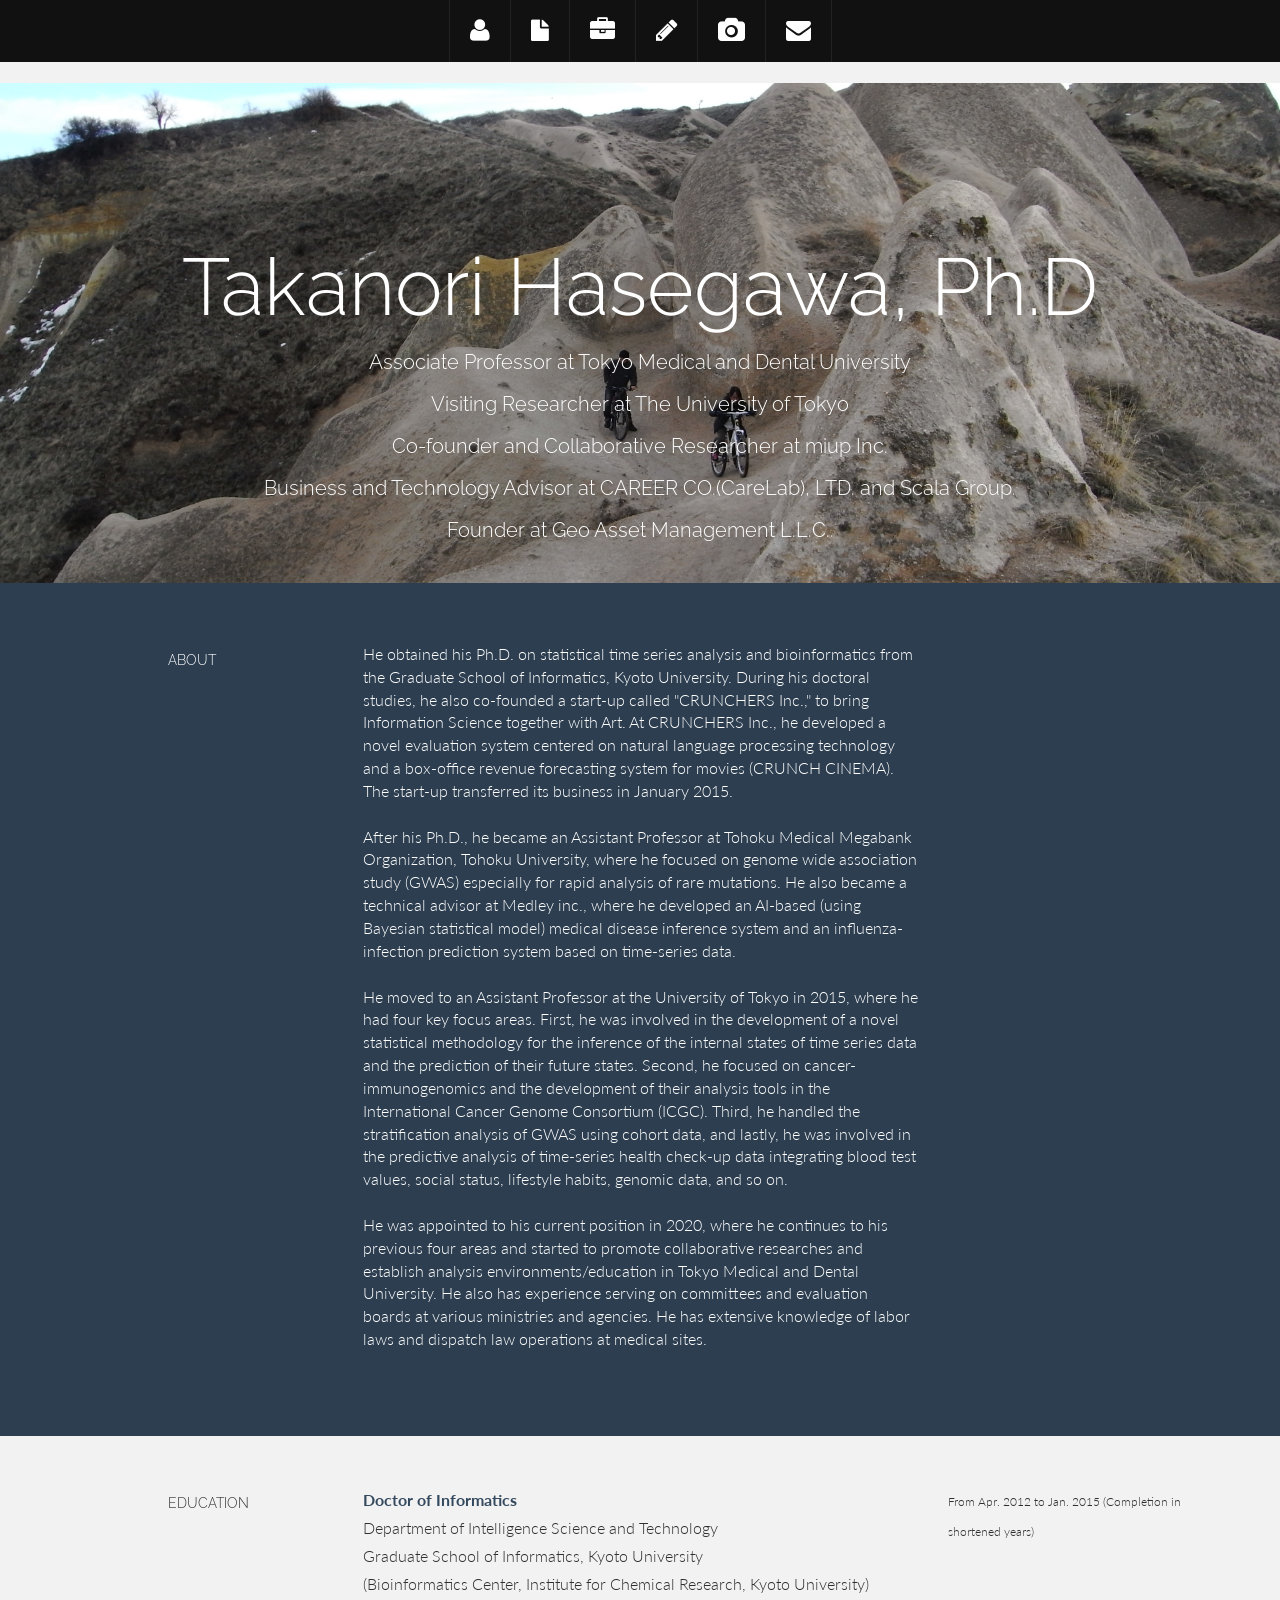
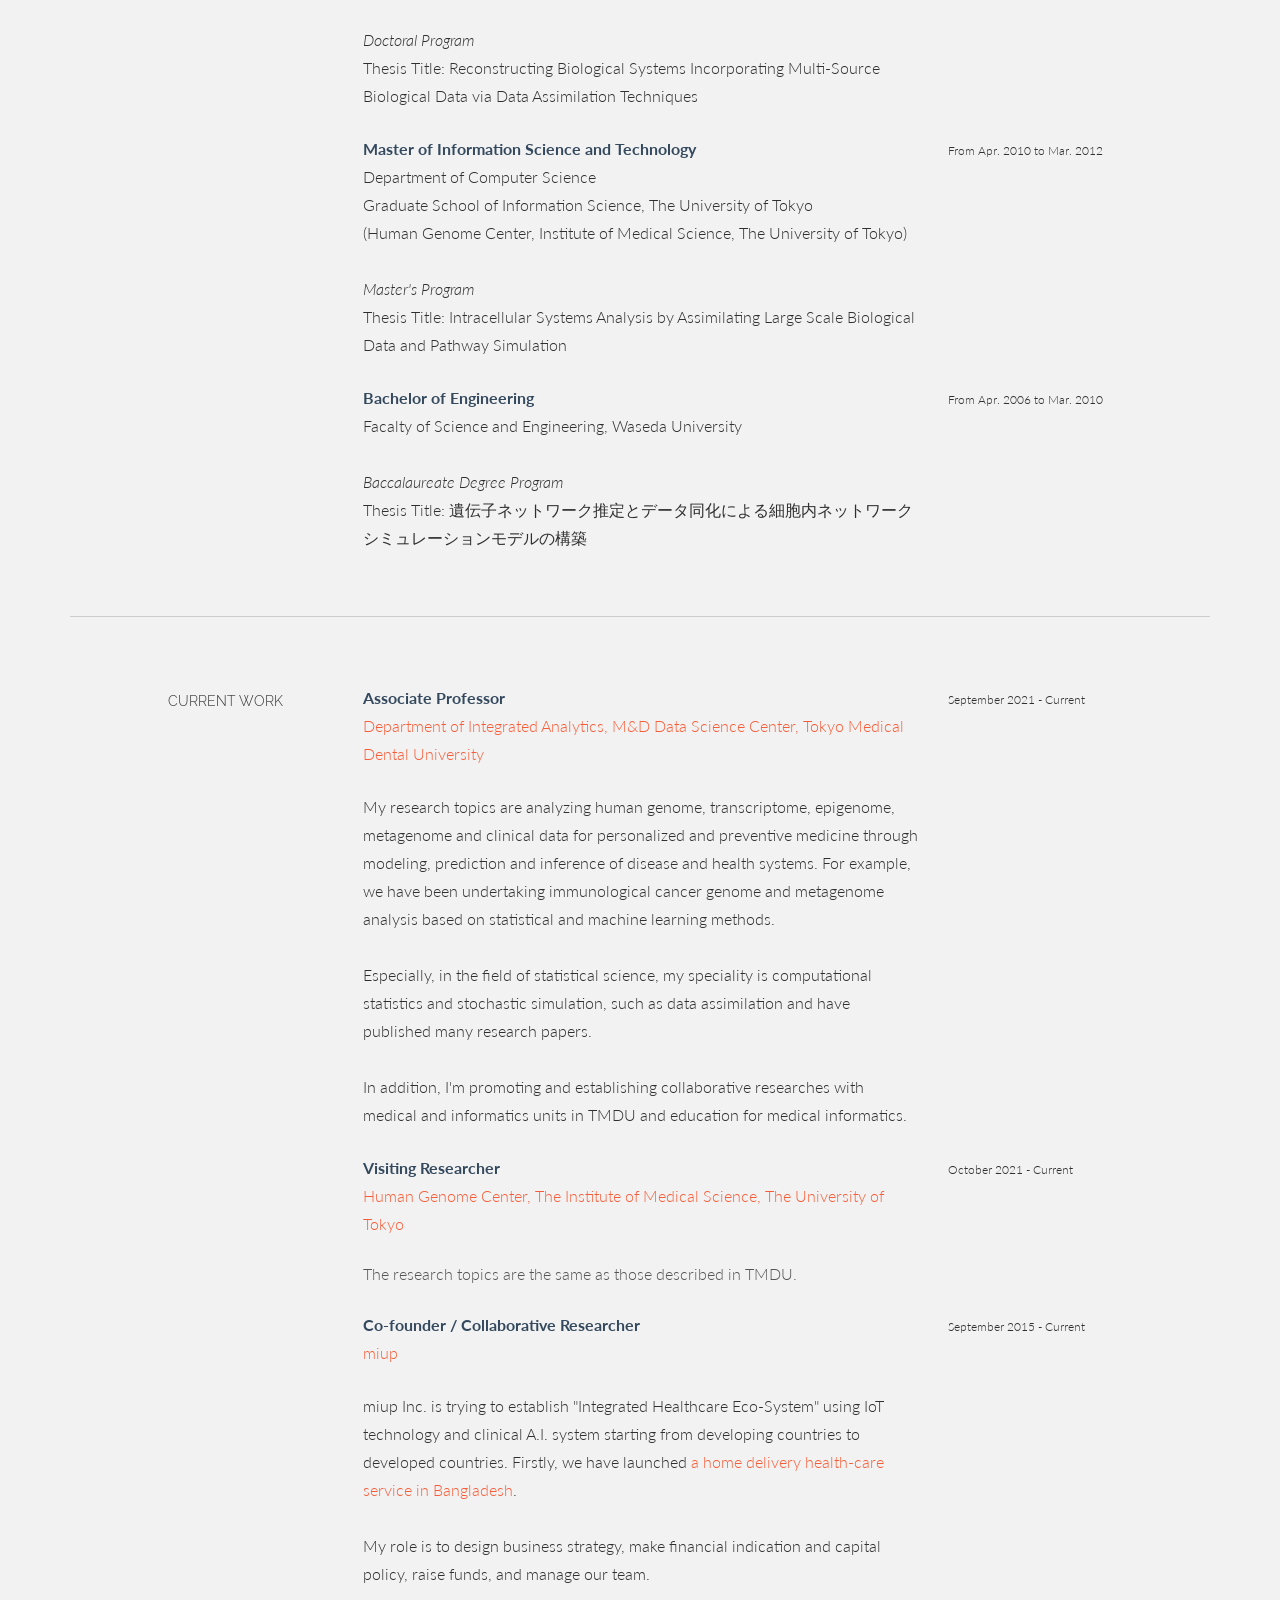
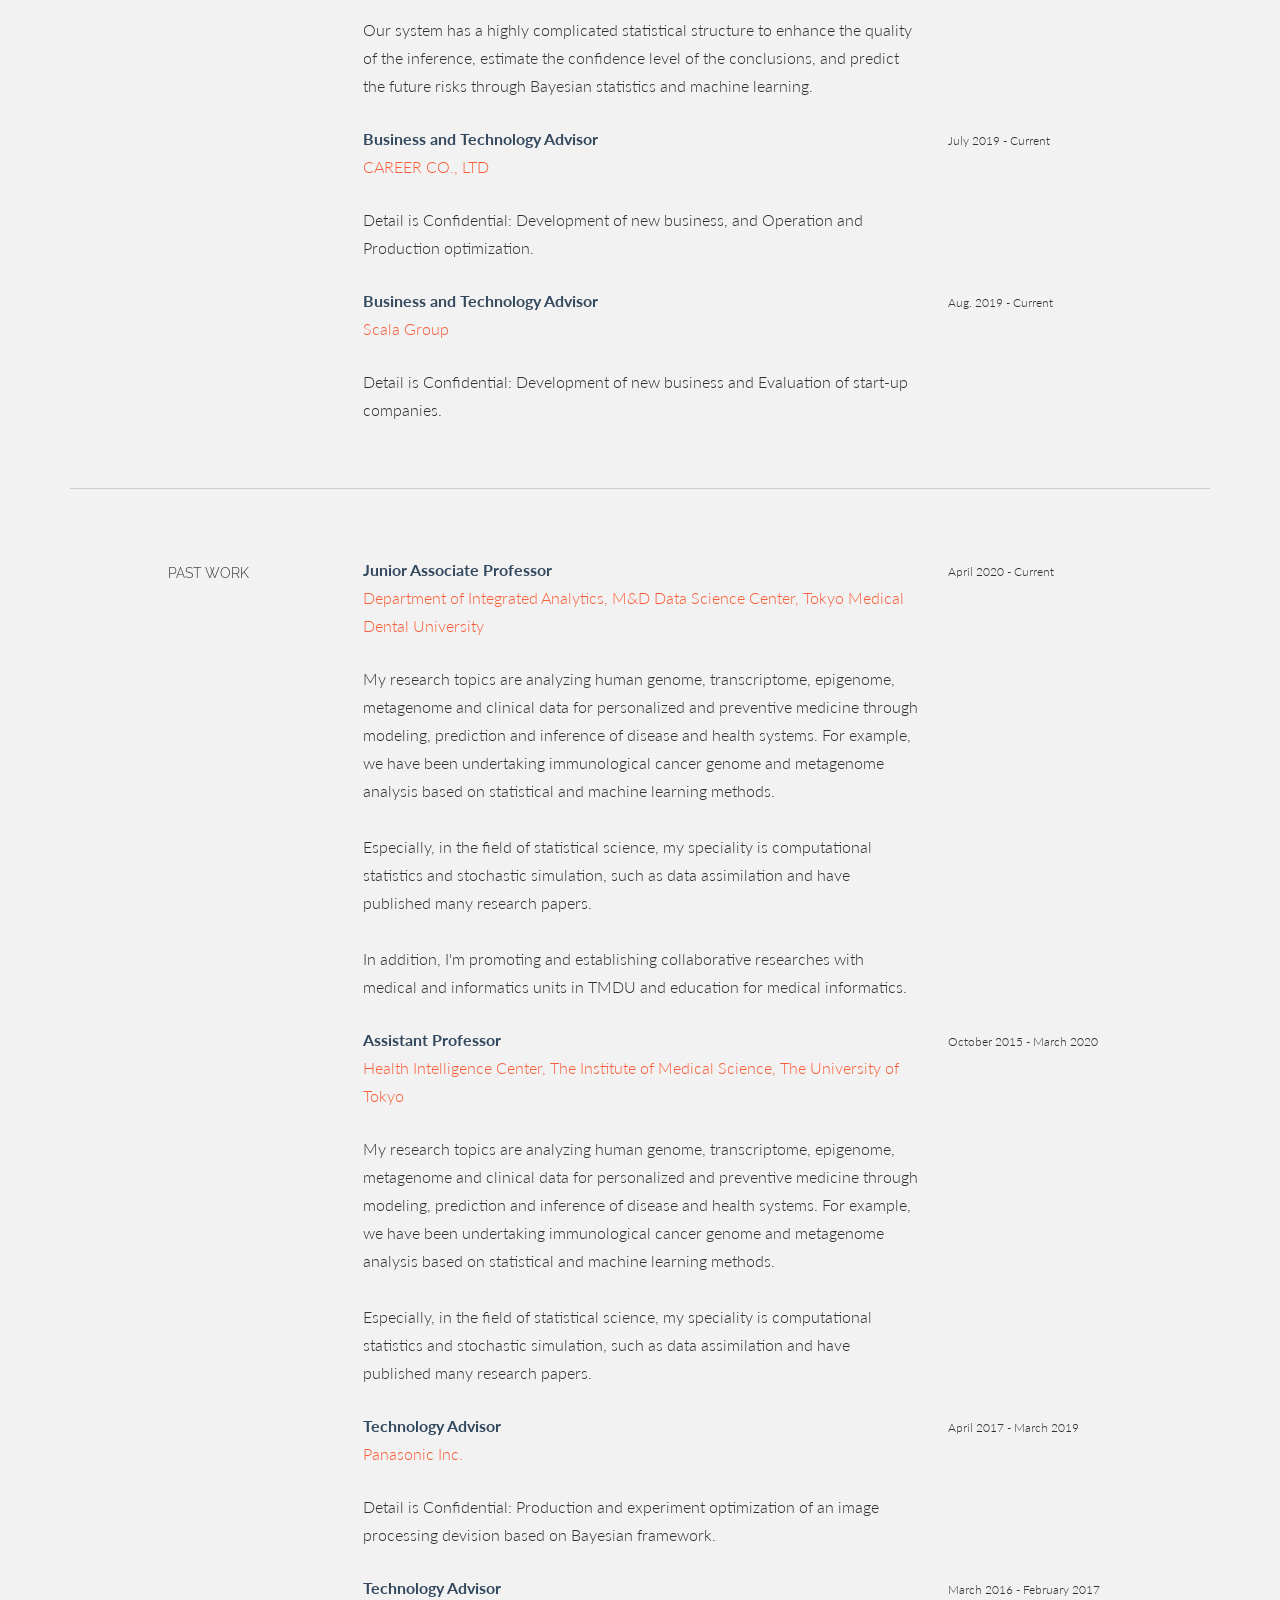
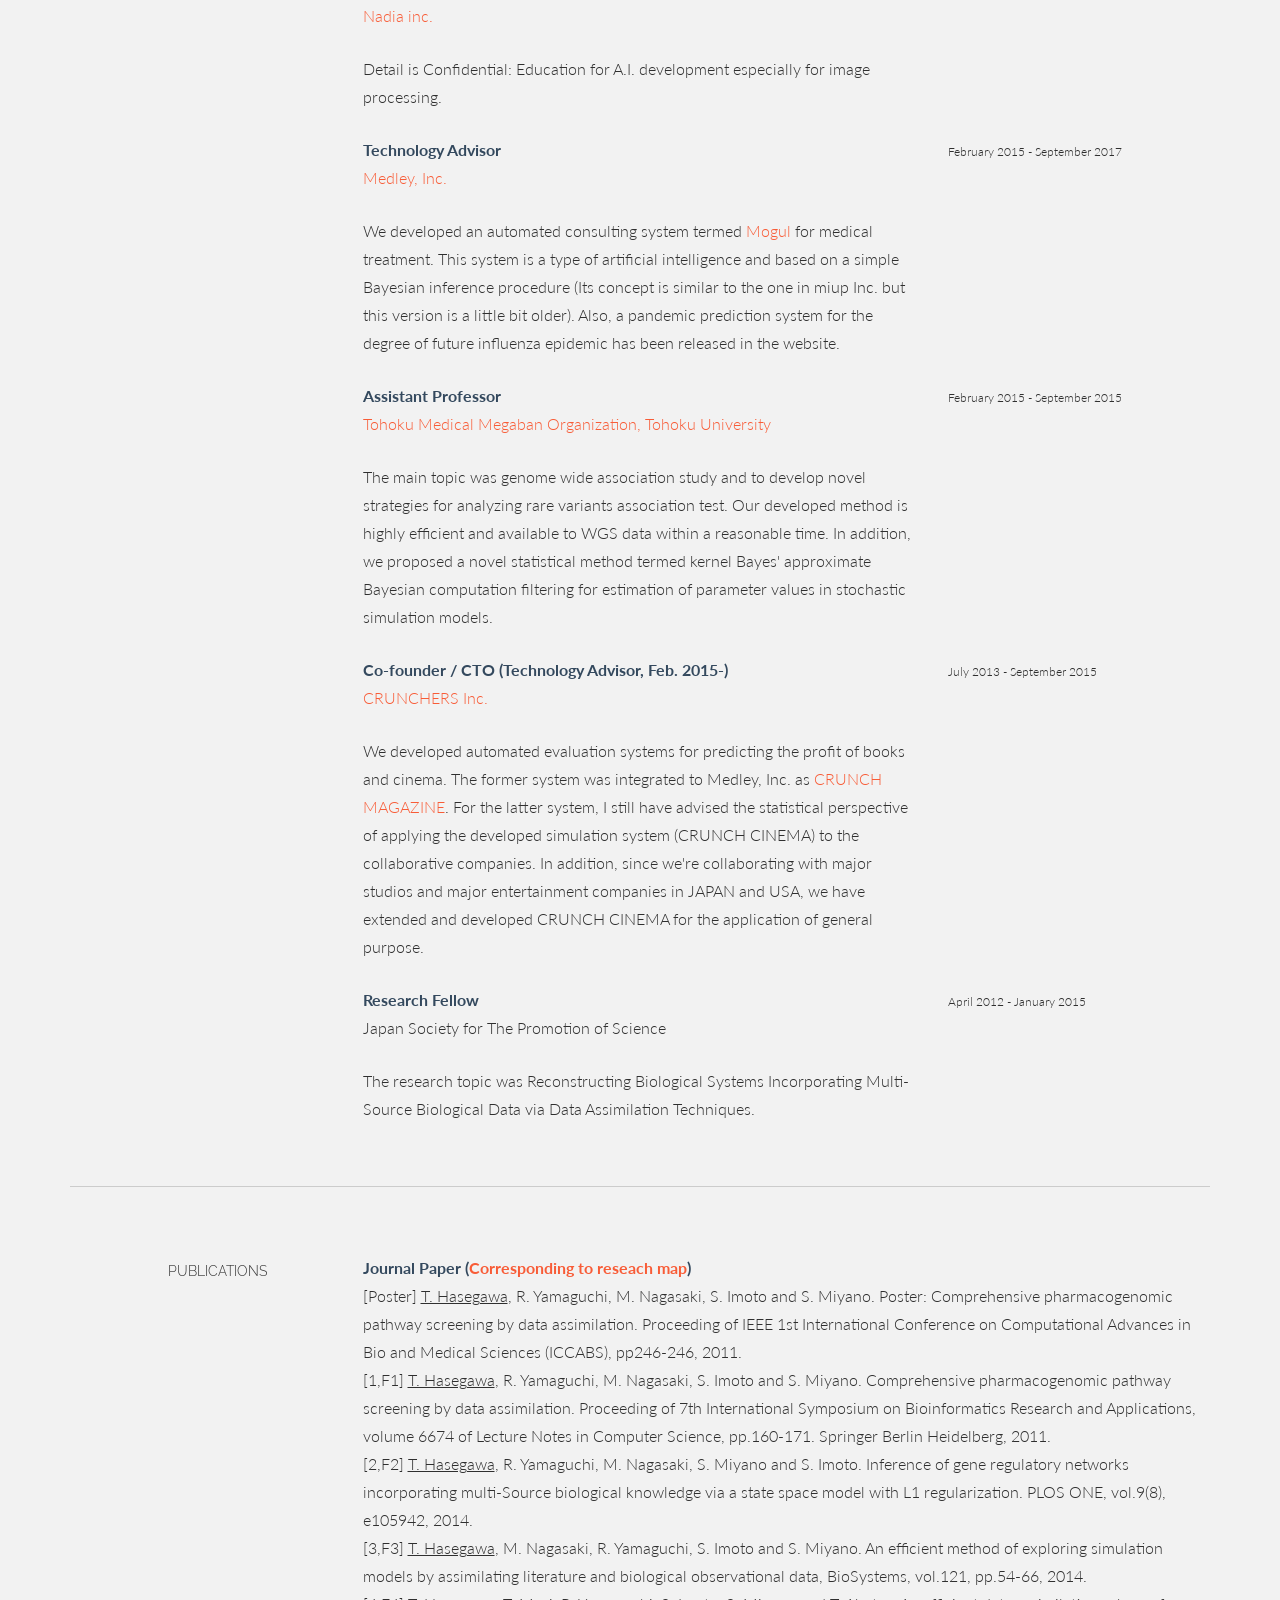
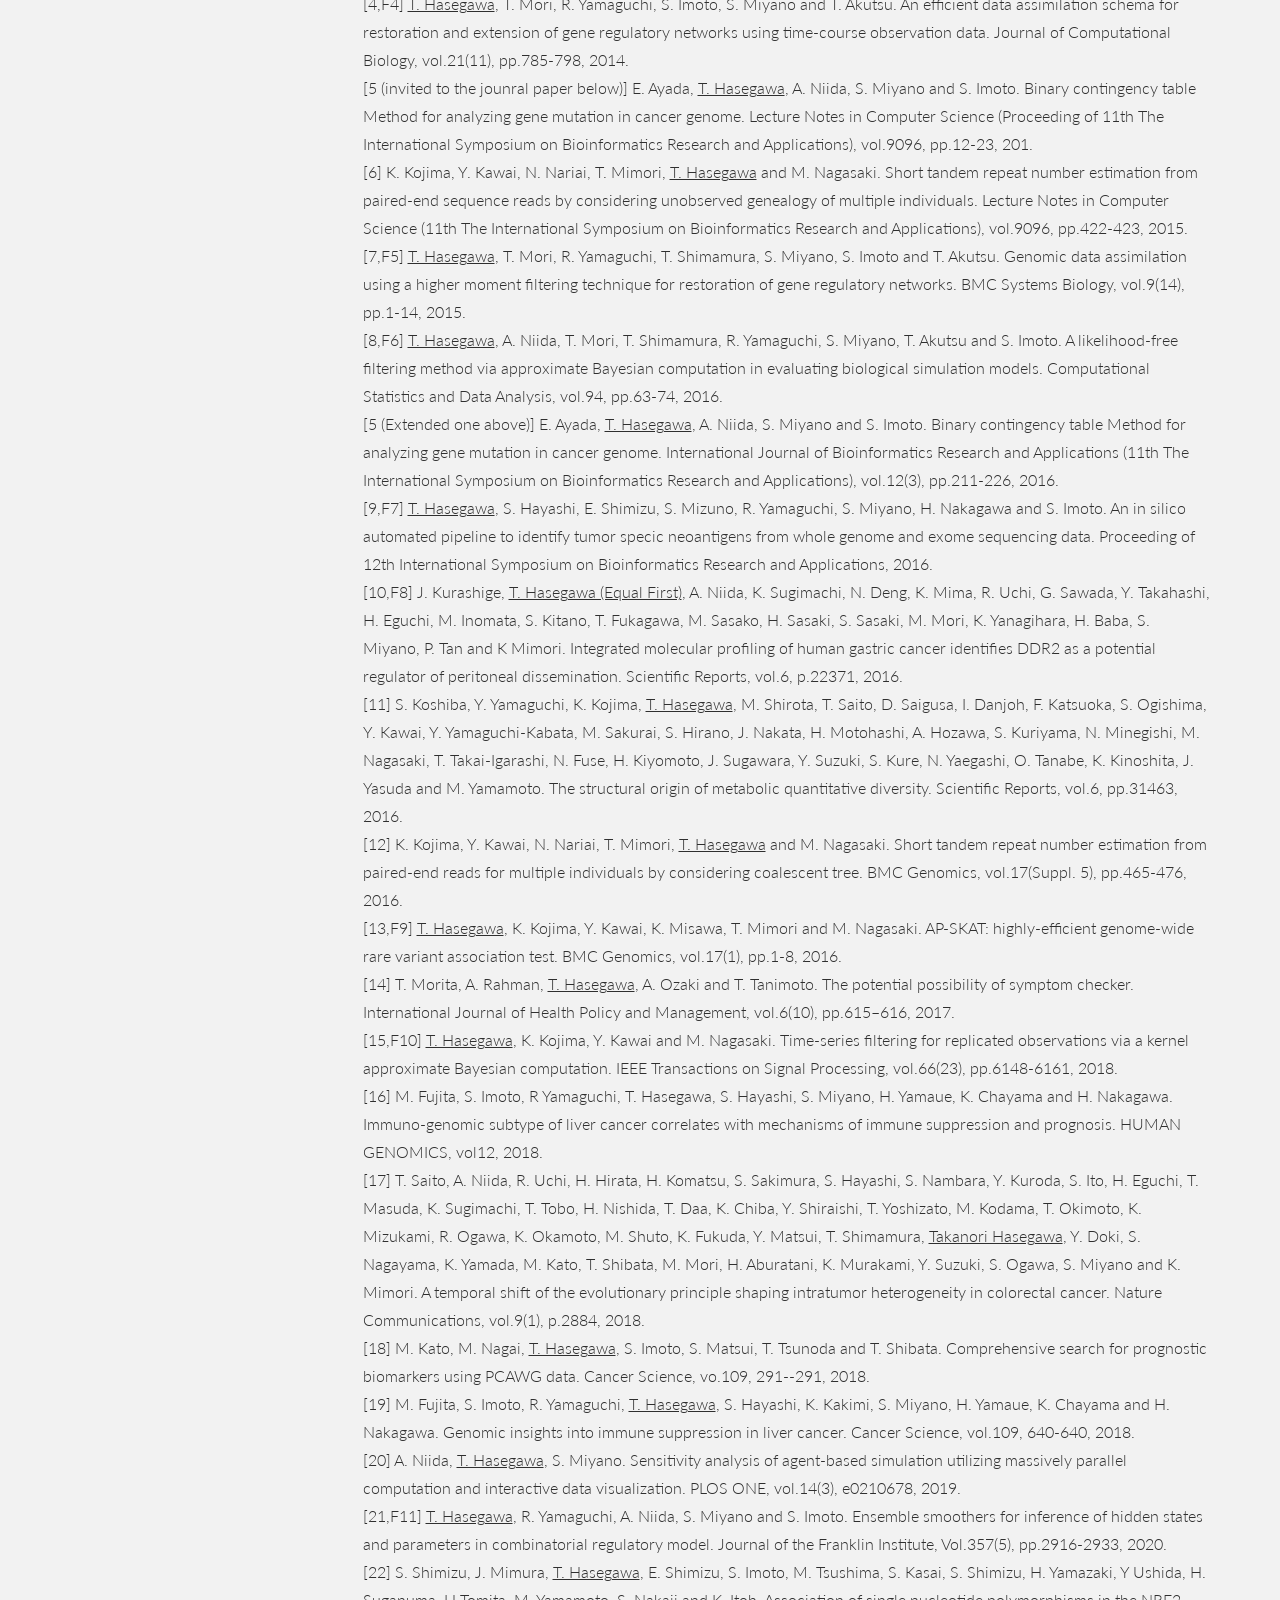
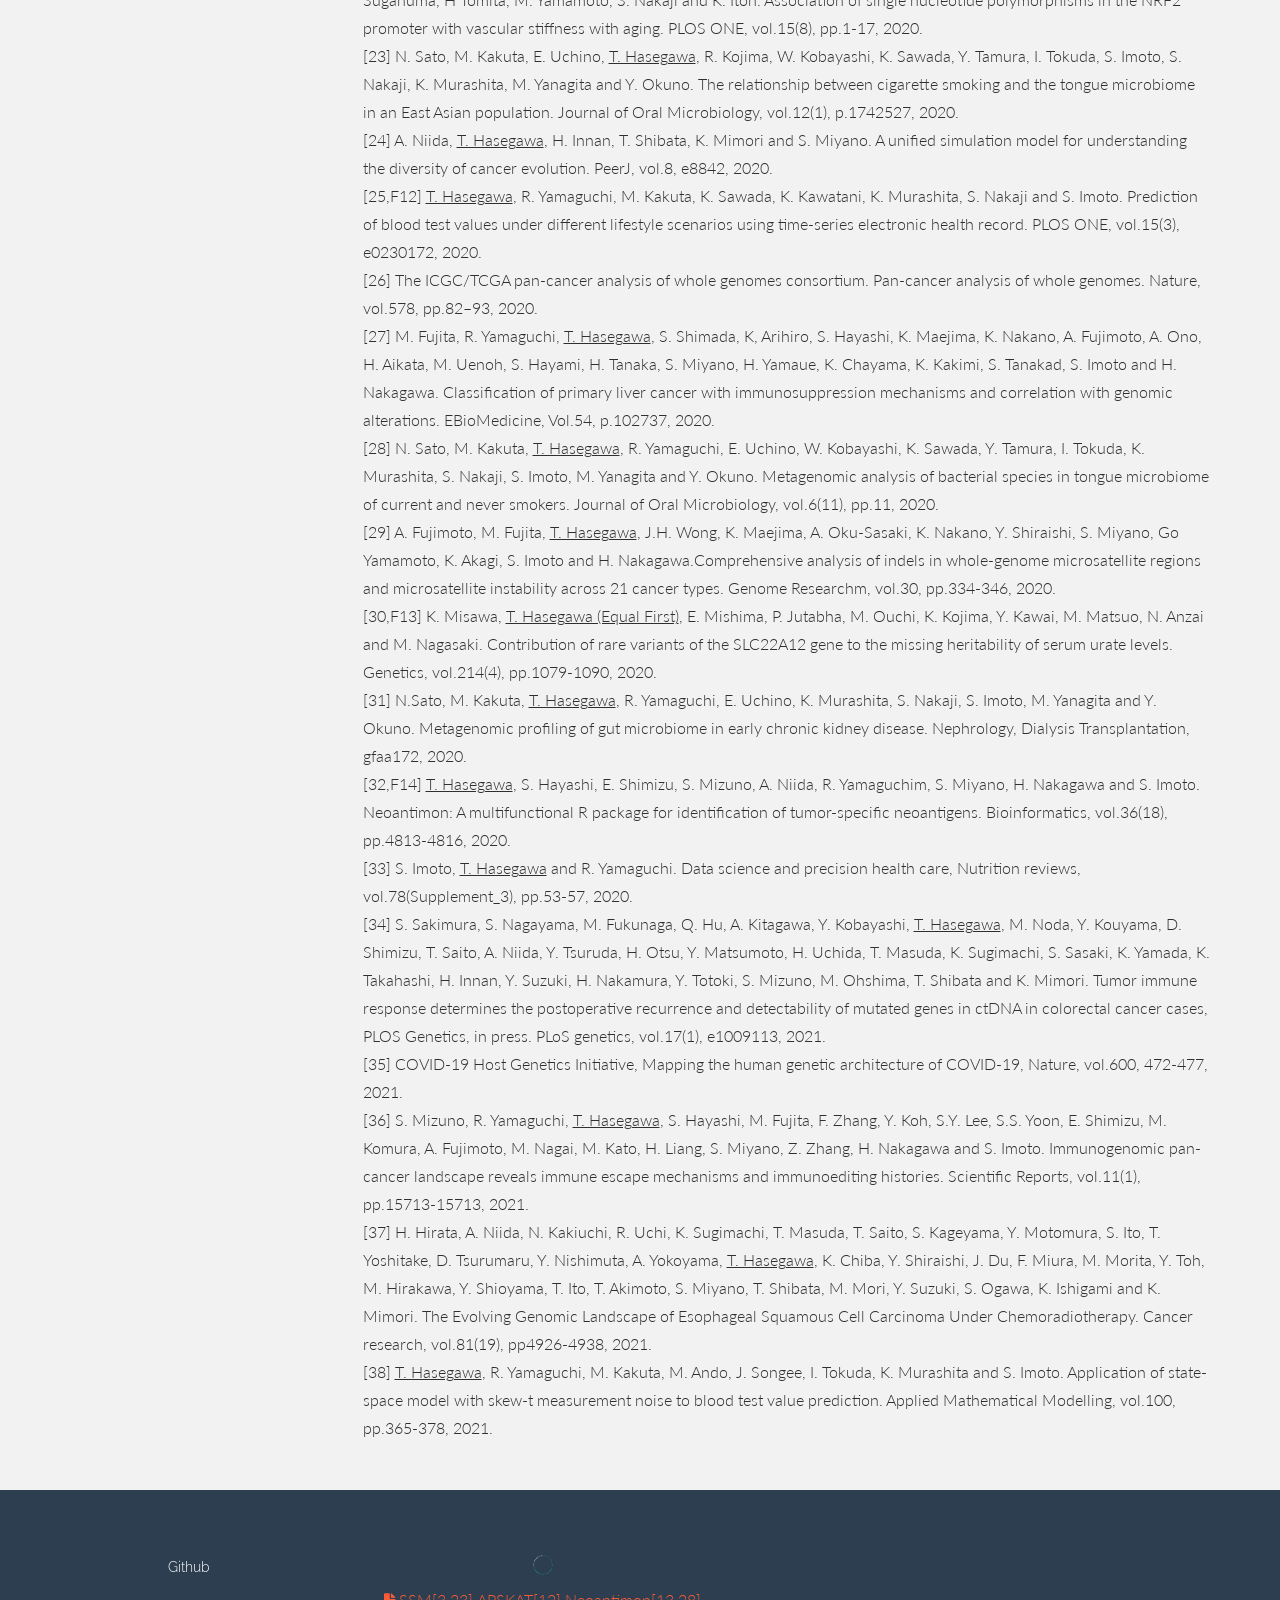
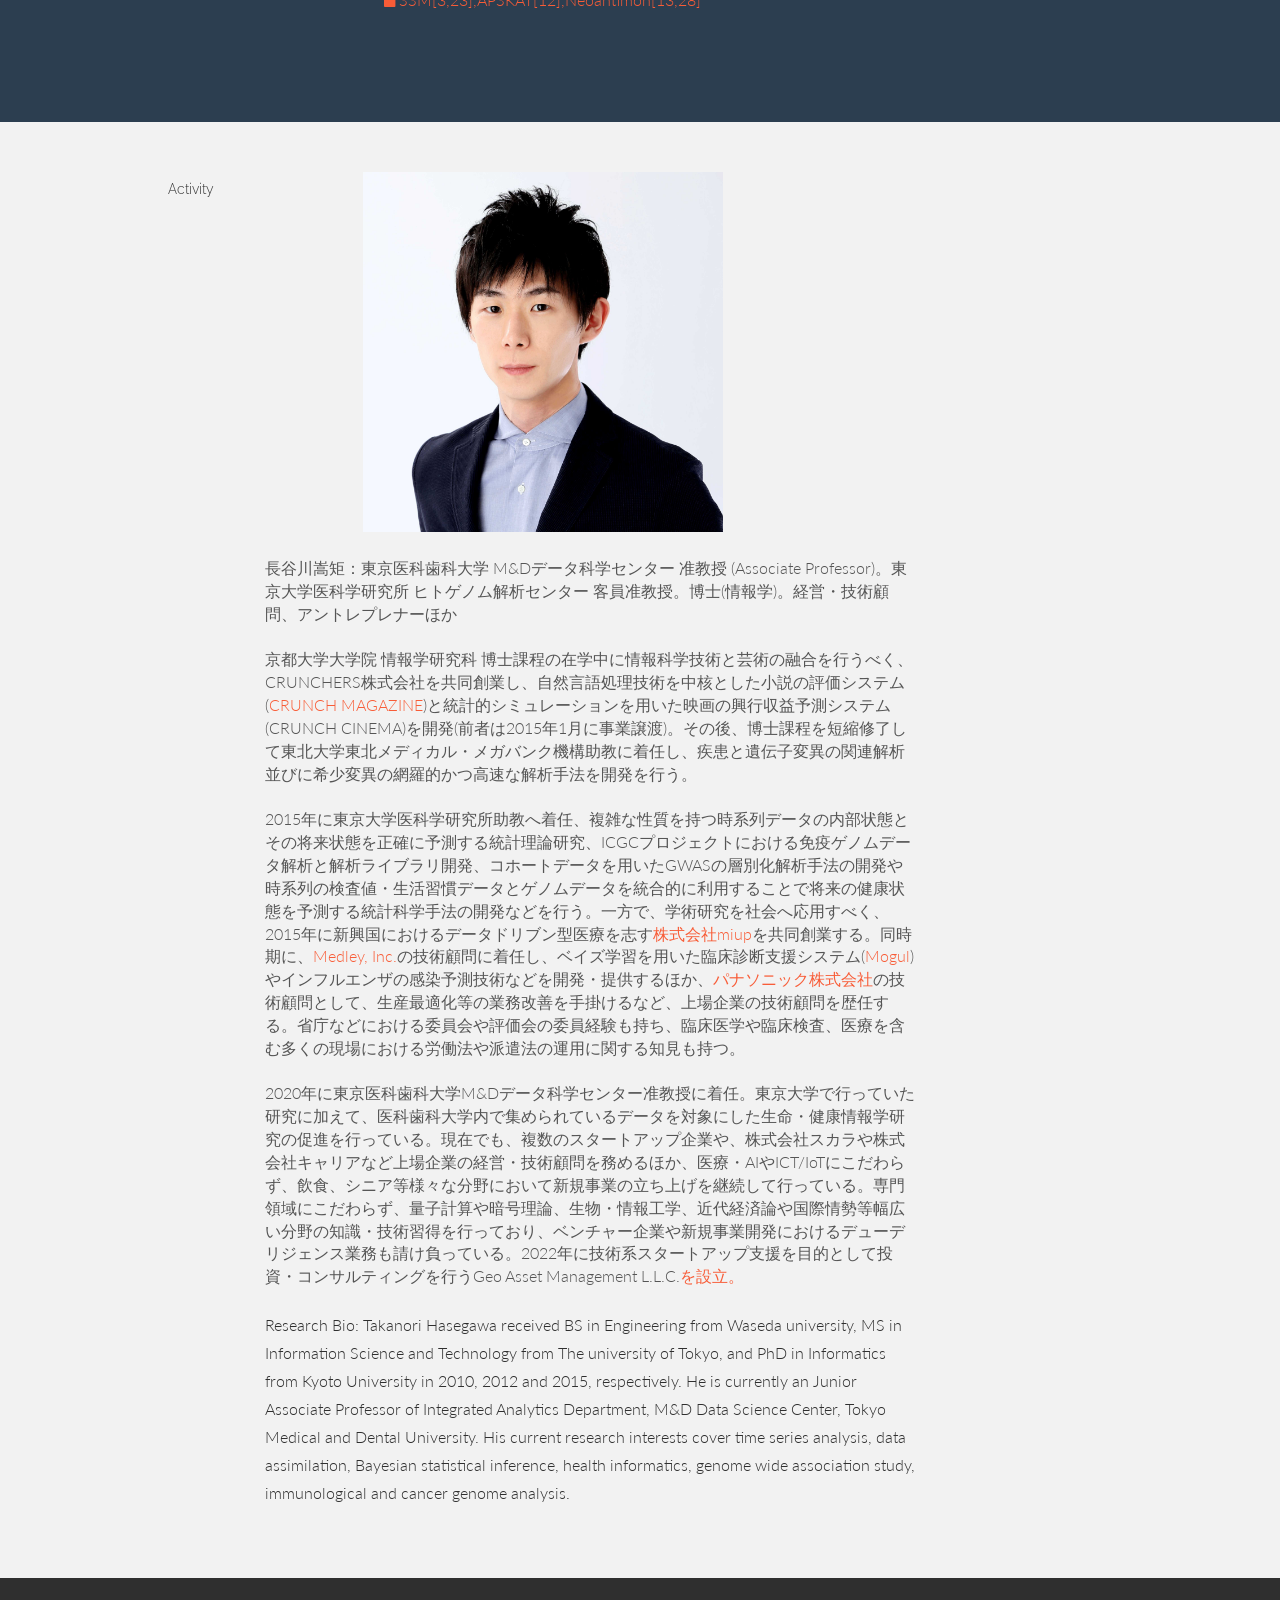
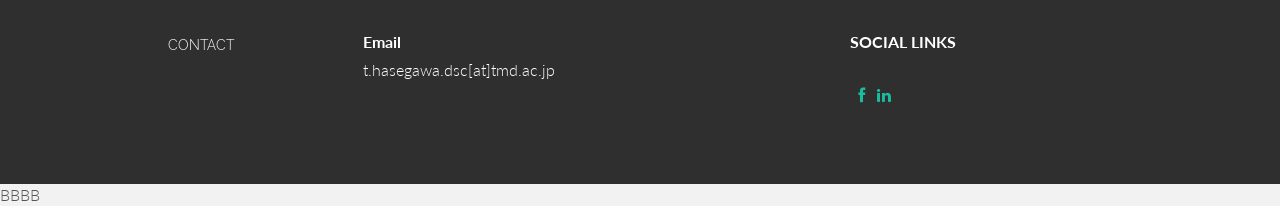
==== index.html @ bbb41055 "Update index.html" ====
<!DOCTYPE html>A
<html lang="en">
  <head>
    <meta charset="utf-8">
    <meta name="viewport" content="width=device-width, initial-scale=1.0">
    <meta name="description" content="">
    <meta name="author" content="">
    <link rel="shortcut icon" href="assets/ico/favicon.png">

    <title>Profile - Takanori Hasegawa, Ph.D</title>

    <!-- Bootstrap core CSS -->
    <link href="assets/css/bootstrap.css" rel="stylesheet">

    <!-- Custom styles for this template -->
    <link href="assets/css/main.css" rel="stylesheet">
    
	<link rel="stylesheet" href="assets/css/font-awesome.min.css">
    
    <link href='http://fonts.googleapis.com/css?family=Lato:300,400,700,300italic,400italic' rel='stylesheet' type='text/css'>
    <link href='http://fonts.googleapis.com/css?family=Raleway:400,300,700' rel='stylesheet' type='text/css'>
    
    <script src="assets/js/jquery.min.js"></script>
    <script type="text/javascript" src="assets/js/smoothscroll.js"></script> 
    <script src="assets/js/Chart.js"></script>

    <!-- HTML5 shim and Respond.js IE8 support of HTML5 elements and media queries -->
    <!--[if lt IE 9]>
      <script src="assets/js/html5shiv.js"></script>
      <script src="assets/js/respond.min.js"></script>
    <![endif]-->
  </head>

  <body data-spy="scroll" data-offset="0" data-target="#nav">
    <div id="section-topbar">
      <div id="topbar-inner">
	<div class="container">
	  <div class="row">
	    <div class="dropdown">
	      <ul id="nav" class="nav">
		<li class="menu-item"><a class="smoothScroll" href="#about" title="About"><i class="icon-user"></i></a></li>
		<li class="menu-item"><a class="smoothScroll" href="#resume" title="Resume"><i class="icon-file"></i></a></li>
		<li class="menu-item"><a class="smoothScroll" href="#current_work" title="Works"><i class="icon-briefcase"></i></a></li>
		<li class="menu-item"><a class="smoothScroll" href="#pub" title="Publications"><i class="icon-pencil"></i></a></li>
		<li class="menu-item"><a class="smoothScroll" href="#pic" title="Pictures"><i class="icon-camera"></i></a></li>
		<li class="menu-item"><a class="smoothScroll" href="#contact" title="Contact"><i class="icon-envelope"></i></a></li>
	      </ul><!--/ uL#nav -->
	    </div><!-- /.dropdown -->
	    
	    <div class="clear"></div>
	  </div><!--/.row -->
	</div><!--/.container -->
	
	<div class="clear"></div>
      </div><!--/ #topbar-inner -->
    </div><!--/ #section-topbar -->
    
    <div id="headerwrap">
      <div class="container">
	<div class="row centered">
	  <div class="col-lg-12">
	    <h1>Takanori Hasegawa, Ph.D</h1>
	    <h3>Associate Professor at Tokyo Medical and Dental University</h3>
	    <h3>Visiting Researcher at The University of Tokyo</h3>
	    <h3>Co-founder and Collaborative Researcher at miup Inc.</h3>
	    <h3>Business and Technology Advisor at CAREER CO.(CareLab), LTD. and Scala Group.</h3>
	    <h3>Founder at Geo Asset Management L.L.C..</h3>
	  </div><!--/.col-lg-12 -->
	</div><!--/.row -->
      </div><!--/.container -->
    </div><!--/.#headerwrap -->    
    
    <section id="about" name="about"></section>
    <div id="intro">
      <div class="container">
	<div class="row">
	  
	  <div class="col-lg-2 col-lg-offset-1">
	    <h5>ABOUT</h5>
	  </div>
	  <div class="col-lg-6">
	      He obtained his Ph.D. on statistical time series analysis and bioinformatics from the Graduate School of Informatics, Kyoto University. During his doctoral studies, he also co-founded a start-up called "CRUNCHERS Inc.," to bring Information Science together with Art. At CRUNCHERS Inc., he developed a novel evaluation system centered on natural language processing technology and a box-office revenue forecasting system for movies (CRUNCH CINEMA). The start-up transferred its business in January 2015. <br/><br/>

	      After his Ph.D., he became an Assistant Professor at Tohoku Medical Megabank Organization, Tohoku University, where he focused on genome wide association study (GWAS) especially for rapid analysis of rare mutations. He also became a technical advisor at Medley inc., where he developed an AI-based (using Bayesian statistical model) medical disease inference system and an influenza-infection prediction system based on time-series data. <br/><br/>

	      He moved to an Assistant Professor at the University of Tokyo in 2015, where he had four key focus areas. First, he was involved in the development of a novel statistical methodology for the inference of the internal states of time series data and the prediction of their future states. Second, he focused on cancer-immunogenomics and the development of their analysis tools in the International Cancer Genome Consortium (ICGC). Third, he handled the stratification analysis of GWAS using cohort data, and lastly, he was involved in the predictive analysis of time-series health check-up data integrating blood test values, social status, lifestyle habits, genomic data, and so on. <br/><br/>

	      He was appointed to his current position in 2020, where he continues to his previous four areas and started to promote collaborative researches and establish analysis environments/education in Tokyo Medical and Dental University. He also has experience serving on committees and evaluation boards at various ministries and agencies. He has extensive knowledge of labor laws and dispatch law operations at medical sites. 
		</p>
	  </div>
	  <!--div class="col-lg-3">
	      <p><a href="#"><i class="icon-file"></i></a> <sm>DOWNLOAD PDF</sm></p>
	  </div!--->
	  
	</div><!--/.row -->
      </div><!--/.container -->
    </div><!--/ #intro -->

    
    <section id="resume" name="resume"></section>
    <!--EDUCATION DESCRIPTION -->
    <div class="container desc">
      <div class="row">
	
	<div class="col-lg-2 col-lg-offset-1">
	  <h5>EDUCATION</h5>
	</div>
	<div class="col-lg-6">
	  <p><t>Doctor of Informatics</t><br/>
	    Department of  Intelligence Science and Technology<br/>
	    Graduate School of Informatics, Kyoto University<br/>
	    (Bioinformatics Center, Institute for Chemical Research, Kyoto University)<br/>
	    <br/>
	    <i>Doctoral Program</i><br/>
	    Thesis Title: Reconstructing Biological Systems Incorporating Multi-Source Biological Data via Data Assimilation Techniques<br/>
	  </p>
	</div>
	<div class="col-lg-3">
	  <p><sm>From Apr. 2012 to Jan. 2015 (Completion in shortened years)</sm></p>
	</div>
	
	<div class="col-lg-6 col-lg-offset-3">
	  <p><t>Master of Information Science and Technology</t><br/>
	    Department of Computer Science <br/>
	    Graduate School of Information Science, The University of Tokyo<br/>
	    (Human Genome Center, Institute of Medical Science, The University of Tokyo)<br/>
	    <br/>
	    <i>Master's Program</i><br/>
	    Thesis Title: Intracellular Systems Analysis by Assimilating Large Scale Biological Data and Pathway Simulation<br/>
	  </p>
	</div>
	<div class="col-lg-3">
	  <p><sm>From Apr. 2010 to Mar. 2012</sm></p>
	</div>
	
	<div class="col-lg-6 col-lg-offset-3">
	  <p><t>Bachelor of Engineering</t><br/>
	    Facalty of Science and Engineering, Waseda University<br/>
	    <br/>
	    <i>Baccalaureate Degree Program</i><br/>
	    Thesis Title: 遺伝子ネットワーク推定とデータ同化による細胞内ネットワークシミュレーションモデルの構築</br>
	  </p>
	</div>
	<div class="col-lg-3">
	  <p><sm>From Apr. 2006 to Mar. 2010</sm></p>
	</div>
	
      </div><!--/.row -->
      <br>
      <hr>
    </div><!--/.container -->
    
    
    <!--WORK DESCRIPTION -->
    <section id="current_work" name="current_work"></section>
    <div class="container desc">
      <div class="row">
	
	<div class="col-lg-2 col-lg-offset-1">
	  <h5>CURRENT WORK</h5>
	</div>
	
	<div class="col-lg-6">
	  <p><t>Associate Professor</t><br/>
	    <a href="http://www.tmd.ac.jp/cmn/dsc/index.html">Department of Integrated Analytics, M&D Data Science Center, Tokyo Medical Dental University</a><br/>
	  </p>
	  <p>My research topics are analyzing human genome, transcriptome, epigenome, metagenome and clinical data for personalized and preventive medicine through modeling, prediction and inference of disease and health systems. For example, we have been undertaking immunological cancer genome and metagenome analysis based on statistical and machine learning methods. <br/><br/>

		Especially, in the field of statistical science, my speciality is computational statistics and stochastic simulation, such as data assimilation and have published many research papers. <br/><br/>
					
		In addition, I'm promoting and establishing collaborative researches with medical and informatics units in TMDU and education for medical informatics. 
	  </p>
	</div>
	<div class="col-lg-3">
	  <p><sm>September 2021 - Current</sm></p>
	</div>

	<div class="col-lg-6 col-lg-offset-3">
	  <p><t>Visiting Researcher</t><br/>
	    <a href="https://www.hm-intelligence.com/">Human Genome Center, The Institute of Medical Science, The University of Tokyo</a><br/>
	  </p>
	  The research topics are the same as those described in TMDU.
	  <p>
	</div>
	<div class="col-lg-3">
	  <p><sm>October 2021 - Current</sm></p>
	</div>
	
	<div class="col-lg-6 col-lg-offset-3">
	  <p><t>Co-founder / Collaborative Researcher</t><br/>
	    <a href="http://miup.jp/">miup</a><br/>
	  </p>
	  <p>
	    miup Inc. is trying to establish "Integrated Healthcare Eco-System" using IoT technology and clinical A.I. system starting from developing countries to developed countries. Firstly, we have launched <a href="http://my-sheba.com/">a home delivery health-care service in Bangladesh</a>. <br/><br/>

	    My role is to design business strategy, make financial indication and capital policy, raise funds, and manage our team. <br/><br/>

	    Our system has a highly complicated statistical structure to enhance the quality of the inference, estimate the confidence level of the conclusions, and predict the future risks through Bayesian statistics and machine learning. </p>
	</div>
	<div class="col-lg-3">
	  <p><sm>September 2015 - Current</sm></p>
	</div>

	<div class="col-lg-6 col-lg-offset-3">
	  <p><t>Business and Technology Advisor</t><br/>
	    <a href="https://www.careergift.co.jp/">CAREER CO., LTD</a><br/>
	  </p>
	  <p>Detail is Confidential: Development of new business, and Operation and Production optimization.</p>
	</div>
	<div class="col-lg-3">
	  <p><sm>July 2019 - Current</sm></p>
	</div>

	<div class="col-lg-6 col-lg-offset-3">
	  <p><t>Business and Technology Advisor</t><br/>
	    <a href="https://scalagrp.jp/">Scala Group</a><br/>
	  </p>
	  <p>Detail is Confidential: Development of new business and Evaluation of start-up companies.</p>
	</div>
	<div class="col-lg-3">
	  <p><sm>Aug. 2019 - Current</sm></p>
	</div>

      </div><!--/.row -->
      <br>
      <hr>
    </div><!--/.container -->

    <!--WORK DESCRIPTION -->
    <section id="past_work" name="past_work"></section>
    <div class="container desc">
      <div class="row">
	
	<div class="col-lg-2 col-lg-offset-1">
	  <h5>PAST WORK</h5>
	</div>

	<div class="col-lg-6">
	  <p><t>Junior Associate Professor</t><br/>
	    <a href="http://www.tmd.ac.jp/cmn/dsc/index.html">Department of Integrated Analytics, M&D Data Science Center, Tokyo Medical Dental University</a><br/>
	  </p>
	  <p>My research topics are analyzing human genome, transcriptome, epigenome, metagenome and clinical data for personalized and preventive medicine through modeling, prediction and inference of disease and health systems. For example, we have been undertaking immunological cancer genome and metagenome analysis based on statistical and machine learning methods. <br/><br/>

		Especially, in the field of statistical science, my speciality is computational statistics and stochastic simulation, such as data assimilation and have published many research papers. <br/><br/>
					
		In addition, I'm promoting and establishing collaborative researches with medical and informatics units in TMDU and education for medical informatics. 
	  </p>
	</div>
	<div class="col-lg-3">
	  <p><sm>April 2020 - Current</sm></p>
	</div>
	
	<div class="col-lg-6 col-lg-offset-3">
	  <p><t>Assistant Professor</t><br/>
	    <a href="http://hic-imsut.jp/">Health Intelligence Center, The Institute of Medical Science, The University of Tokyo</a><br/>
	  </p>
	  <p>My research topics are analyzing human genome, transcriptome, epigenome, metagenome and clinical data for personalized and preventive medicine through modeling, prediction and inference of disease and health systems. For example, we have been undertaking immunological cancer genome and metagenome analysis based on statistical and machine learning methods. <br/><br/>
	    
	    Especially, in the field of statistical science, my speciality is computational statistics and stochastic simulation, such as data assimilation and have published many research papers.</p>
	</div>
	<div class="col-lg-3">
	  <p><sm>October 2015 - March 2020</sm></p>
	</div>
	
	<div class="col-lg-6 col-lg-offset-3">
	  <p><t>Technology Advisor</t><br/>
	    <a href="https://www.panasonic.com/global/home.html">Panasonic Inc.</a><br/>
	  </p>
	  <p>Detail is Confidential: Production and experiment optimization of an image processing devision based on Bayesian framework.</p>
	</div>
	<div class="col-lg-3">
	  <p><sm>April 2017 - March 2019</sm></p>
	</div>

	<div class="col-lg-6 col-lg-offset-3">
	  <p><t>Technology Advisor</t><br/>
	    <a href="https://nadia.bz/">Nadia inc.</a><br/>
	  </p>
	  <p>Detail is Confidential: Education for A.I. development especially for image processing.</p>
	</div>
	<div class="col-lg-3">
	  <p><sm>March 2016 - February 2017</sm></p>
	</div>
	
	<div class="col-lg-6 col-lg-offset-3">
	  <p><t>Technology Advisor</t><br/>
	    <a href="http://medley.life/">Medley, Inc.</a><br/>
	  </p>
	  <p>We developed an automated consulting system termed <a href="http://medley.life/symptoms">Mogul</a> for medical treatment. This system is a type of artificial intelligence and based on a simple Bayesian inference procedure (Its concept is similar to the one in miup Inc. but this version is a little bit older). Also, a pandemic prediction system for the degree of future influenza epidemic has been released in the website. </p>
	</div>
	<div class="col-lg-3">
	  <p><sm>February  2015 - September 2017 </sm></p>
	</div>

	<div class="col-lg-6 col-lg-offset-3">
	  <p><t>Assistant Professor</t><br/>
	    <a href="http://www.megabank.tohoku.ac.jp/english/">Tohoku Medical Megaban Organization, Tohoku University</a><br/>
	  </p>
	  <p>The main topic was genome wide association study and to develop novel strategies for analyzing rare variants association test. Our developed method is highly efficient and available to WGS data within a reasonable time. In addition, we proposed a novel statistical method termed kernel Bayes' approximate Bayesian computation filtering for estimation of parameter values in stochastic simulation models.  </p>
	</div>
	<div class="col-lg-3">
	  <p><sm>February  2015 - September 2015</sm></p>
	</div>
	
	<div class="col-lg-6 col-lg-offset-3">
	  <p><t>Co-founder / CTO (Technology Advisor, Feb. 2015-)</t><br/>
	    <a href="http://www.crunchers.jp/">CRUNCHERS Inc. </a><br/>
	  </p>
	  <p>We developed automated evaluation systems for predicting the profit of books and cinema. The former system was integrated to Medley, Inc. as <a href="http://crmg.me/">CRUNCH MAGAZINE</a>. For the latter system, I still have advised the statistical perspective of applying the developed simulation system (CRUNCH CINEMA) to the collaborative companies. In addition, since we're collaborating with major studios and major entertainment companies in JAPAN and USA, we have extended and developed CRUNCH CINEMA for the application of general purpose.</p>
	</div>
	<div class="col-lg-3">
	  <p><sm>July 2013 - September 2015</sm></p>
	</div>
	
	<div class="col-lg-6 col-lg-offset-3">
	  <p><t>Research Fellow</t><br/>
	    Japan Society for The Promotion of Science<br/>
	  </p>
	  <p>The research topic was Reconstructing Biological Systems Incorporating Multi-Source Biological Data via Data Assimilation Techniques.</p>
	</div>
	<div class="col-lg-3">
	  <p><sm>April 2012 - January 2015</sm></p>
	</div>
	
      </div><!--/.row -->
      <br>
      <hr>
    </div><!--/.container -->
    
    
    <!--AWARDS DESCRIPTION -->
    <section id="pub" name="pub"></section>
    <div class="container desc">
      <div class="row">
	<div class="col-lg-2 col-lg-offset-1">
	  <h5>PUBLICATIONS</h5>
	</div>
	<div class="col-lg-9">
	  <p><t>Journal Paper (<a href="https://researchmap.jp/hase62">Corresponding to reseach map</a>)</t><br/>
	    [Poster] <u>T. Hasegawa</u>, R. Yamaguchi, M. Nagasaki, S. Imoto and S. Miyano. Poster: Comprehensive pharmacogenomic pathway screening by data assimilation. Proceeding of IEEE 1st International Conference on Computational Advances in Bio and Medical Sciences (ICCABS), pp246-246, 2011.<br/>
	    [1,F1] <u>T. Hasegawa</u>, R. Yamaguchi, M. Nagasaki, S. Imoto and S. Miyano. Comprehensive pharmacogenomic pathway screening by data assimilation. Proceeding of 7th International Symposium on Bioinformatics Research and Applications, volume 6674 of Lecture Notes in Computer Science, pp.160-171. Springer Berlin Heidelberg, 2011.<br/>

	    [2,F2] <u>T. Hasegawa</u>, R. Yamaguchi, M. Nagasaki, S. Miyano and S. Imoto. Inference of gene regulatory networks incorporating multi-Source biological knowledge via a state space model with L1 regularization. PLOS ONE, vol.9(8), e105942, 2014.<br/>
	    
	    [3,F3] <u>T. Hasegawa</u>, M. Nagasaki, R. Yamaguchi, S. Imoto and S. Miyano. An efficient method of exploring simulation models by assimilating literature and biological observational data, BioSystems, vol.121, pp.54-66, 2014.<br/>
	    
	    [4,F4] <u>T. Hasegawa</u>, T. Mori, R. Yamaguchi, S. Imoto, S. Miyano and T. Akutsu. An efficient data assimilation schema for restoration and extension of gene regulatory networks using time-course observation data. Journal of Computational Biology, vol.21(11), pp.785-798, 2014.<br/>
	    [5 (invited to the jounral paper below)] E. Ayada, <u>T. Hasegawa</u>, A. Niida, S. Miyano and S. Imoto. Binary contingency table Method for analyzing gene mutation in cancer genome. Lecture Notes in Computer Science (Proceeding of 11th The International Symposium on Bioinformatics Research and Applications), vol.9096, pp.12-23, 201.<br/>
	    
	    [6] K. Kojima, Y. Kawai, N. Nariai, T. Mimori, <u>T. Hasegawa</u> and M. Nagasaki. Short tandem repeat number estimation from paired-end sequence reads by considering unobserved genealogy of multiple individuals. Lecture Notes in Computer Science (11th The International Symposium on Bioinformatics Research and Applications), vol.9096, pp.422-423, 2015.<br/>

	    [7,F5] <u>T. Hasegawa</u>, T. Mori, R. Yamaguchi, T. Shimamura, S. Miyano, S. Imoto and T. Akutsu. Genomic data assimilation using a higher moment filtering technique for restoration of gene regulatory networks. BMC Systems Biology, vol.9(14), pp.1-14, 2015.<br/>

	    [8,F6] <u>T. Hasegawa</u>, A. Niida, T. Mori, T. Shimamura, R. Yamaguchi, S. Miyano, T. Akutsu and S. Imoto. A likelihood-free filtering method via approximate Bayesian computation in evaluating biological simulation models. Computational Statistics and Data Analysis, vol.94, pp.63-74, 2016.<br/>

	    [5 (Extended one above)] E. Ayada, <u>T. Hasegawa</u>, A. Niida, S. Miyano and S. Imoto. Binary contingency table Method for analyzing gene mutation in cancer genome. International Journal of Bioinformatics Research and Applications (11th The International Symposium on Bioinformatics Research and Applications), vol.12(3), pp.211-226, 2016.<br/>
	    

	    [9,F7] <u>T. Hasegawa</u>, S. Hayashi, E. Shimizu, S. Mizuno, R. Yamaguchi, S. Miyano, H. Nakagawa and S. Imoto. An in silico automated pipeline to identify tumor specic neoantigens from whole genome and exome sequencing data. Proceeding of 12th International Symposium on Bioinformatics Research and Applications, 2016.<br/>
	    
	    [10,F8] J. Kurashige, <u>T. Hasegawa (Equal First)</u>, A. Niida, K. Sugimachi, N. Deng, K. Mima, R. Uchi, G. Sawada, Y. Takahashi, H. Eguchi, M. Inomata, S. Kitano, T. Fukagawa, M. Sasako, H. Sasaki, S. Sasaki, M. Mori, K. Yanagihara, H. Baba, S. Miyano, P. Tan and K Mimori. Integrated molecular profiling of human gastric cancer identifies DDR2 as a potential regulator of peritoneal dissemination. Scientific Reports, vol.6, p.22371, 2016.<br/>

	    [11] S. Koshiba, Y. Yamaguchi, K. Kojima, <u>T. Hasegawa</u>, M. Shirota, T. Saito, D. Saigusa, I. Danjoh, F. Katsuoka, S. Ogishima, Y. Kawai, Y. Yamaguchi-Kabata, M. Sakurai, S. Hirano, J. Nakata, H. Motohashi, A. Hozawa, S. Kuriyama, N. Minegishi, M. Nagasaki, T. Takai-Igarashi, N. Fuse, H. Kiyomoto, J. Sugawara, Y. Suzuki, S. Kure, N. Yaegashi, O. Tanabe, K. Kinoshita, J. Yasuda and M. Yamamoto. The structural origin of metabolic quantitative diversity. Scientific Reports, vol.6, pp.31463, 2016.<br/>
	    
	    [12] K. Kojima, Y. Kawai, N. Nariai, T. Mimori, <u>T. Hasegawa</u> and M. Nagasaki. Short tandem repeat number estimation from paired-end reads for multiple individuals by considering coalescent tree. BMC Genomics, vol.17(Suppl. 5), pp.465-476, 2016.<br/>

	    [13,F9] <u>T. Hasegawa</u>, K. Kojima, Y. Kawai, K. Misawa, T. Mimori and M. Nagasaki. AP-SKAT: highly-efficient genome-wide rare variant association test. BMC Genomics, vol.17(1), pp.1-8, 2016.<br>
	    
	    [14] T. Morita, A. Rahman, <u>T. Hasegawa</u>, A. Ozaki and T. Tanimoto. The potential possibility of symptom checker. International Journal of Health Policy and Management, vol.6(10), pp.615–616, 2017. <br>

	    [15,F10] <u>T. Hasegawa</u>, K. Kojima, Y. Kawai and M. Nagasaki. Time-series filtering for replicated observations via a kernel approximate Bayesian computation. IEEE Transactions on Signal Processing, vol.66(23), pp.6148-6161, 2018. <br/>

	    [16] M. Fujita, S. Imoto, R Yamaguchi, T. Hasegawa, S. Hayashi, S. Miyano, H. Yamaue, K. Chayama and H. Nakagawa. Immuno-genomic subtype of liver cancer correlates with mechanisms of immune suppression and prognosis. HUMAN GENOMICS, vol12, 2018. <br/>

	    [17] T. Saito, A. Niida, R. Uchi, H. Hirata, H. Komatsu, S. Sakimura, S. Hayashi, S. Nambara, Y. Kuroda, S. Ito, H. Eguchi, T. Masuda, K. Sugimachi, T. Tobo, H. Nishida, T. Daa, K. Chiba, Y. Shiraishi, T. Yoshizato, M. Kodama, T. Okimoto, K. Mizukami, R. Ogawa, K. Okamoto, M. Shuto, K. Fukuda, Y. Matsui, T. Shimamura, <u>Takanori Hasegawa</u>, Y. Doki, S. Nagayama, K. Yamada, M. Kato, T. Shibata, M. Mori, H. Aburatani, K. Murakami, Y. Suzuki, S. Ogawa, S. Miyano and K. Mimori. A temporal shift of the evolutionary principle shaping intratumor heterogeneity in colorectal cancer. Nature Communications, vol.9(1), p.2884, 2018. <br/>
	    
	    [18] M. Kato, M. Nagai, <u>T. Hasegawa</u>, S. Imoto, S. Matsui, T. Tsunoda and T. Shibata. Comprehensive search for prognostic biomarkers using PCAWG data. Cancer Science, vo.109, 291--291, 2018. <br/>
	    
	    [19] M. Fujita, S. Imoto, R. Yamaguchi, <u>T. Hasegawa</u>, S. Hayashi, K. Kakimi, S. Miyano, H. Yamaue, K. Chayama and H. Nakagawa. Genomic insights into immune suppression in liver cancer. Cancer Science, vol.109, 640-640, 2018. <br/>

	    [20] A. Niida, <u>T. Hasegawa</u>, S. Miyano. Sensitivity analysis of agent-based simulation utilizing massively parallel computation and interactive data visualization. PLOS ONE, vol.14(3), e0210678, 2019. <br/>

	    [21,F11] <u>T. Hasegawa</u>, R. Yamaguchi, A. Niida, S. Miyano and S. Imoto. Ensemble smoothers for inference of hidden states and parameters in combinatorial regulatory model. Journal of the Franklin Institute, Vol.357(5), pp.2916-2933, 2020. <br/>

	    [22] S. Shimizu, J. Mimura, <u>T. Hasegawa</u>, E. Shimizu, S. Imoto, M. Tsushima, S. Kasai, S. Shimizu, H. Yamazaki, Y Ushida, H. Suganuma, H Tomita, M. Yamamoto, S. Nakaji and K. Itoh. Association of single nucleotide polymorphisms in the NRF2 promoter with vascular stiffness with aging. PLOS ONE, vol.15(8), pp.1-17, 2020.<br/>

	    [23] N. Sato, M. Kakuta, E. Uchino, <u>T. Hasegawa</u>, R. Kojima, W. Kobayashi, K. Sawada, Y. Tamura, I. Tokuda, S. Imoto, S. Nakaji, K. Murashita, M. Yanagita and Y. Okuno. The relationship between cigarette smoking and the tongue microbiome in an East Asian population. Journal of Oral Microbiology, vol.12(1), p.1742527, 2020.<br/>
	    
	    [24] A. Niida, <u>T. Hasegawa</u>, H. Innan, T. Shibata, K. Mimori and S. Miyano. A unified simulation model for understanding the diversity of cancer evolution. PeerJ, vol.8, e8842, 2020. <br/>

	    [25,F12] <u>T. Hasegawa</u>, R. Yamaguchi, M. Kakuta, K. Sawada, K. Kawatani, K. Murashita, S. Nakaji and S. Imoto.  Prediction of blood test values under different lifestyle scenarios using time-series electronic health record. PLOS ONE, vol.15(3), e0230172, 2020. <br/>

	    [26] The ICGC/TCGA pan-cancer analysis of whole genomes consortium. Pan-cancer analysis of whole genomes. Nature, vol.578, pp.82–93, 2020. <br/>
	    
	    [27] M. Fujita, R. Yamaguchi, <u>T. Hasegawa</u>, S. Shimada, K, Arihiro, S. Hayashi, K. Maejima, K. Nakano, A. Fujimoto, A. Ono, H. Aikata, M. Uenoh, S. Hayami, H. Tanaka, S. Miyano, H. Yamaue, K. Chayama, K. Kakimi, S. Tanakad, S. Imoto and H. Nakagawa. Classification of primary liver cancer with immunosuppression mechanisms and correlation with genomic alterations. EBioMedicine, Vol.54, p.102737, 2020. <br/>

	    [28] N. Sato, M. Kakuta, <u>T. Hasegawa</u>, R. Yamaguchi, E. Uchino, W. Kobayashi, K. Sawada, Y. Tamura, I. Tokuda, K. Murashita, S. Nakaji, S. Imoto, M. Yanagita and Y. Okuno. Metagenomic analysis of bacterial species in tongue microbiome of current and never smokers. Journal of Oral Microbiology, vol.6(11), pp.11, 2020. <br/>
	    
	    [29] A. Fujimoto, M. Fujita, <u>T. Hasegawa</u>, J.H. Wong, K. Maejima, A. Oku-Sasaki, K. Nakano, Y. Shiraishi, S. Miyano, Go Yamamoto, K. Akagi, S. Imoto and H. Nakagawa.Comprehensive analysis of indels in whole-genome microsatellite regions and microsatellite instability across 21 cancer types. Genome Researchm, vol.30, pp.334-346, 2020.<br/>

	    [30,F13] K. Misawa, <u>T. Hasegawa (Equal First)</u>, E. Mishima, P. Jutabha, M. Ouchi, K. Kojima, Y. Kawai, M. Matsuo, N. Anzai and M. Nagasaki. Contribution of rare variants of the SLC22A12 gene to the missing heritability of serum urate levels. Genetics, vol.214(4), pp.1079-1090, 2020.<br/>

	    [31] N.Sato, M. Kakuta, <u>T. Hasegawa</u>, R. Yamaguchi, E. Uchino, K. Murashita, S. Nakaji, S. Imoto, M. Yanagita and Y. Okuno. Metagenomic profiling of gut microbiome in early chronic kidney disease. Nephrology, Dialysis Transplantation, gfaa172, 2020. <br/>

	    [32,F14] <u>T. Hasegawa</u>, S. Hayashi, E. Shimizu, S. Mizuno, A. Niida, R. Yamaguchim, S. Miyano, H. Nakagawa and S. Imoto. Neoantimon: A multifunctional R package for identification of tumor-specific neoantigens. Bioinformatics, vol.36(18), pp.4813-4816, 2020. <br/>

	    [33] S. Imoto, <u>T. Hasegawa</u> and R. Yamaguchi. Data science and precision health care, Nutrition reviews, vol.78(Supplement_3), pp.53-57, 2020.<br/>

	    [34] S. Sakimura, S. Nagayama, M. Fukunaga, Q. Hu, A. Kitagawa, Y. Kobayashi, <u>T. Hasegawa</u>, M. Noda, Y. Kouyama, D. Shimizu, T. Saito, A. Niida, Y. Tsuruda, H. Otsu, Y. Matsumoto, H. Uchida, T. Masuda, K. Sugimachi, S. Sasaki, K. Yamada, K. Takahashi, H. Innan, Y. Suzuki, H. Nakamura, Y. Totoki, S. Mizuno, M. Ohshima, T. Shibata and K. Mimori. Tumor immune response determines the postoperative recurrence and detectability of mutated genes in ctDNA in colorectal cancer cases, PLOS Genetics, in press. PLoS genetics, vol.17(1), e1009113, 2021. <br/>

	    [35] COVID-19 Host Genetics Initiative, Mapping the human genetic architecture of COVID-19, Nature, vol.600, 472-477, 2021. <br/>

	    [36] S. Mizuno, R. Yamaguchi, <u>T. Hasegawa</u>, S. Hayashi, M. Fujita, F. Zhang, Y. Koh, S.Y. Lee, S.S. Yoon, E. Shimizu, M. Komura, A. Fujimoto, M. Nagai, M. Kato, H. Liang, S. Miyano, Z. Zhang, H. Nakagawa and S. Imoto. Immunogenomic pan-cancer landscape reveals immune escape mechanisms and immunoediting histories. Scientific Reports, vol.11(1), pp.15713-15713, 2021. <br/>
	    [37] H. Hirata, A. Niida, N. Kakiuchi, R. Uchi, K. Sugimachi, T. Masuda, T. Saito, S. Kageyama, Y. Motomura, S. Ito, T. Yoshitake, D. Tsurumaru, Y. Nishimuta, A. Yokoyama, <u>T. Hasegawa</u>, K. Chiba, Y. Shiraishi, J. Du, F. Miura, M. Morita, Y. Toh, M. Hirakawa, Y. Shioyama, T. Ito, T. Akimoto, S. Miyano, T. Shibata, M. Mori, Y. Suzuki, S. Ogawa, K. Ishigami and K. Mimori. The Evolving Genomic Landscape of Esophageal Squamous Cell Carcinoma Under Chemoradiotherapy. Cancer research, vol.81(19), pp4926-4938, 2021. <br/>
	    
	    [38] <u>T. Hasegawa</u>, R. Yamaguchi, M. Kakuta, M. Ando, J. Songee, I. Tokuda, K. Murashita and S. Imoto. Application of state-space model with skew-t measurement noise to blood test value prediction. Applied Mathematical Modelling, vol.100, pp.365-378, 2021. <br/>
	  </p>
	</div>
      </div><!--/.row -->
      <br>
    </div><!--/.container -->
    
    
    <!--SKILLS DESCRIPTION--->
    <div id="skillswrap">
      <div class="container">
		<div class="row">
			<div class="col-lg-2 col-lg-offset-1">
				<h5>Github</h5>
			</div>
			<div class="col-lg-4 centered">
				<canvas id="javascript" height="30" width="30"></canvas>
					<p><a href="https://github.com/hase62"><i class="icon-file"></i></a> <a href="https://github.com/hase62">SSM[3,23],APSKAT[12],Neoantimon[13,28]</a></p>
				<br>
				<script>
				var doughnutData = [
				{
				value: 70,
				color:"#1abc9c"
				},
				{
				value : 30,
				color : "#ecf0f1"
				}
				];
				var myDoughnut = new Chart(document.getElementById("javascript").getContext("2d")).Doughnut(doughnutData);
				</script>
			</div>
				
			<div class="col-lg-4 centered">
			</div>
		</div>
      </div>
    </div><!--/ #skillswrap -->
    
    <section id="pic" name="pic"></section>
    <!--PORTFOLIO DESCRIPTION -->
    <div class="container desc">
      <div class="row">
		<div class="col-lg-2 col-lg-offset-1">
		<h5>Activity</h5>
		</div>
	
		<div class="col-lg-9">
		<p><img class="img-responsive" src="assets/img/port03.jpg" alt=""></p>
		</div>
	
	  <div class="col-lg-1 col-lg-offset-1">
	  </div>

	  <div class="col-lg-7">
			長谷川嵩矩：東京医科歯科大学 M&Dデータ科学センター 准教授 (Associate Professor)。東京大学医科学研究所 ヒトゲノム解析センター 客員准教授。博士(情報学)。経営・技術顧問、アントレプレナーほか<br/><br/>
	
			京都大学大学院 情報学研究科 博士課程の在学中に情報科学技術と芸術の融合を行うべく、CRUNCHERS株式会社を共同創業し、自然言語処理技術を中核とした小説の評価システム(<a href="http://crmg.me/">CRUNCH MAGAZINE</a>)と統計的シミュレーションを用いた映画の興行収益予測システム(CRUNCH CINEMA)を開発(前者は2015年1月に事業譲渡)。その後、博士課程を短縮修了して東北大学東北メディカル・メガバンク機構助教に着任し、疾患と遺伝子変異の関連解析並びに希少変異の網羅的かつ高速な解析手法を開発を行う。<br/><br/>
	
			2015年に東京大学医科学研究所助教へ着任、複雑な性質を持つ時系列データの内部状態とその将来状態を正確に予測する統計理論研究、ICGCプロジェクトにおける免疫ゲノムデータ解析と解析ライブラリ開発、コホートデータを用いたGWASの層別化解析手法の開発や時系列の検査値・生活習慣データとゲノムデータを統合的に利用することで将来の健康状態を予測する統計科学手法の開発などを行う。一方で、学術研究を社会へ応用すべく、2015年に新興国におけるデータドリブン型医療を志す<a href="http://miup.jp">株式会社miup</a>を共同創業する。同時期に、<a href="http://medley.life/">Medley, Inc.</a>の技術顧問に着任し、ベイズ学習を用いた臨床診断支援システム(<a href="http://medley.life/symptoms">Mogul</a>)やインフルエンザの感染予測技術などを開発・提供するほか、<a href="https://www.panasonic.com/jp/home.html">パナソニック株式会社</a>の技術顧問として、生産最適化等の業務改善を手掛けるなど、上場企業の技術顧問を歴任する。省庁などにおける委員会や評価会の委員経験も持ち、臨床医学や臨床検査、医療を含む多くの現場における労働法や派遣法の運用に関する知見も持つ。<br/><br/>

			2020年に東京医科歯科大学M&Dデータ科学センター准教授に着任。東京大学で行っていた研究に加えて、医科歯科大学内で集められているデータを対象にした生命・健康情報学研究の促進を行っている。現在でも、複数のスタートアップ企業や、株式会社スカラや株式会社キャリアなど上場企業の経営・技術顧問を務めるほか、医療・AIやICT/IoTにこだわらず、飲食、シニア等様々な分野において新規事業の立ち上げを継続して行っている。専門領域にこだわらず、量子計算や暗号理論、生物・情報工学、近代経済論や国際情勢等幅広い分野の知識・技術習得を行っており、ベンチャー企業や新規事業開発におけるデューデリジェンス業務も請け負っている。2022年に技術系スタートアップ支援を目的として投資・コンサルティングを行うGeo Asset Management L.L.C.<a href="https://geo-asset.jp">を設立。<br/><br/>
	
			<p>Research Bio: Takanori Hasegawa received BS in Engineering from Waseda university, MS in Information Science and Technology from The university of Tokyo, and PhD in Informatics from Kyoto University in 2010, 2012 and 2015, respectively. He is currently an Junior Associate Professor of Integrated Analytics Department, M&D Data Science Center, Tokyo Medical and Dental University. His current research interests cover time series analysis, data assimilation, Bayesian statistical inference, health informatics, genome wide association study, immunological and cancer genome analysis. </p>
		</div>
      </div><!--/.row -->
      <br>
      <br>
    </div><!--/.container -->
  
    <section id="contact" name="contact"></section>
    <!--FOOTER DESCRIPTION -->
    <div id="footwrap">
      <div class="container">
	<div class="row">
	  
	  <div class="col-lg-2 col-lg-offset-1">
	    <h5>CONTACT</h5>
	  </div>
	  <div class="col-lg-5">
	    <p><t>Email</t><br/>
	      t.hasegawa.dsc[at]tmd.ac.jp<br/>
	    </p>
	  </div>
	  <div class="col-lg-4">
	    <p><t>SOCIAL LINKS</t></p>
	    <p>
	      <a href="https://twitter.com/hase62"><i class="icon_booklog"></i></a>
	      <a href="https://www.facebook.com/hase62"><i class="icon-facebook"></i></a>
	      <a href="https://www.linkedin.com/in/hase62"><i class="icon-linkedin"></i></a>
	    </p>
	  </div>
	</div><!--/.row -->
      </div><!--/.container -->
    </div><!--/ #footer -->
    
    <!--div id="c">
	<div class="container">
	  <p>template<a href="http://www.blacktie.co"></a></p>
	  
	</div>
    </div-->
    
    
    <!-- Bootstrap core JavaScript
	 ================================================== -->
    <!-- Placed at the end of the document so the pages load faster -->
    <script src="assets/js/bootstrap.js"></script>
  </body>
</html>
BBBB
---- assets/css/main.css ----
/* Author: Carlos Alvarez
 * URL: http://alvarez.is
 *
 * Project Name: Kelvin - Free Bootstrap 3 Resume Theme
 * Version: 1.0
 * URL: http://blacktie.co
 */

body {
  background-color: #f2f2f2;
    font-family: "Lato";
    font-weight: 300;
    font-size: 16px;
    color: #555;

    -webkit-font-smoothing: antialiased;
    -webkit-overflow-scrolling: touch;
}

/* Titles */
h1, h2, h3, h4, h5, h6 {
    font-family: "Raleway";
    font-weight: 300;
    color: #333;
}


/* Paragraph & Typographic */
p {
    line-height: 28px;
    margin-bottom: 25px;
}

.centered {
    text-align: center;
}

/* Links */
a {
    color: #f85c37;
    word-wrap: break-word;

    -webkit-transition: color 0.1s ease-in, background 0.1s ease-in;
    -moz-transition: color 0.1s ease-in, background 0.1s ease-in;
    -ms-transition: color 0.1s ease-in, background 0.1s ease-in;
    -o-transition: color 0.1s ease-in, background 0.1s ease-in;
    transition: color 0.1s ease-in, background 0.1s ease-in;
}

a:hover,
a:focus {
    color: #7b7b7b;
    text-decoration: none;
    outline: 0;
}

a:before,
a:after {
    -webkit-transition: color 0.1s ease-in, background 0.1s ease-in;
    -moz-transition: color 0.1s ease-in, background 0.1s ease-in;
    -ms-transition: color 0.1s ease-in, background 0.1s ease-in;
    -o-transition: color 0.1s ease-in, background 0.1s ease-in;
    transition: color 0.1s ease-in, background 0.1s ease-in;
}

 hr {
    display: block;
    height: 1px;
    border: 0;
    border-top: 1px solid #ccc;
    margin: 1em 0;
    padding: 0;
}


/*---------------------------------------------------
	3.1 Topbar
---------------------------------------------------*/

#section-topbar {
	position: fixed;
	top: 0;
	left: 0;
	right: 0;
	z-index: 10000;
	overflow: visible;
	font: normal 16px/24px  'Open Sans', "Helvetica Neue", Helvetica, Arial, sans-serif;
}

#section-topbar a {
  color: #fff;
}

#topbar-inner {
	background: #111;
	line-height: 0;
	text-align: center;
}

/*
	Top Bar

	By default, top navigation bar uses "fixed" position
*/
#section-topbar ul#nav {
	display: inline-block;
	position: relative;
	margin: 0;
	padding: 0;

	border-right: 1px solid #222;

	/* For IE, the outcast */
	zoom:1;
	*display: inline;
}

#section-topbar ul#nav > li {
	display: block;
    float: left;
    padding: 0;
}


#section-topbar ul#nav a {
  display: block;
  font: normal 11px/18px "Helvetica Neue", Helvetica, Arial, sans-serif;
  text-decoration: none;
  padding: 18px 20px 18px 20px;
  border-left: 1px solid #222;
}

	#section-topbar ul#nav a:hover {
	  background: #222;
	  text-decoration: none;
	  border-left: 1px solid #111;
	}

	#section-topbar ul#nav .active a {
		background: #44bbaa;
		border-left: 1px solid #111;
	}

		#section-topbar ul#nav .active a:hover {
			background: #44bbaa;
		}
#section-topbar i {
	font-size: 25px;
}
/*---------------------------------------------------
	SECTION WRAPS
---------------------------------------------------*/

/* Header Wrap */
#headerwrap {
	background: url(../img/header-bg.jpg) no-repeat center top;
	margin-top: 60px;
	padding-top:140px;
	text-align:center;
	background-attachment: relative;
	background-position: center center;
	min-height: 500px;
	width: 100%;
	
    -webkit-background-size: 100%;
    -moz-background-size: 100%;
    -o-background-size: 100%;
    background-size: 100%;

    -webkit-background-size: cover;
    -moz-background-size: cover;
    -o-background-size: cover;
    background-size: cover;
}

#headerwrap h1 {
	font-size: 80px;
	color: white;
}

#headerwrap h3 {
	font-size: 20px;
	color: white;
}

/* Intnro Wrap */

#intro {
	background: #2c3e50;
	padding-top: 60px;
	padding-bottom: 60px;
	color: white;
} 

#intro h5, p {
	color: white;
}

#intro i {
	color: white;
	font-size: 20px;
	padding-right: 8px;
	vertical-align: middle;
}


#skillswrap {
	background: #2c3e50;
	padding-top: 60px;
	padding-bottom: 60px;
	color: white;
}

#skillswrap h5, p {
	color: white;
}

#footwrap {
	background: #2f2f2f;
	padding-top: 50px;
	padding-bottom: 50px;
}

#footwrap p {
	color: white;
}

#footwrap h5 {
	color: white;
}


#footwrap t {
	font-weight: 700;
}

#footwrap i {
	padding-right: 8px;
	color: #1abc9c;
}

/* Copyright Wrap */

#c {
	background: #222222;
	padding-top: 15px;
	text-align: right;
}

#c p {
	color: white
}



/* Global Values */

.desc {
	padding-top: 50px;
}

.desc p {
	color: #2f2f2f;
}

.desc t {
	color: #34495e;
	font-weight: 700;
}

.desc imp {
	padding: 6px;
	color: white;
	background: #34495e;
}

.desc more {
	color: #95a5a6;
}


sm {
	font-size: 12px;
}
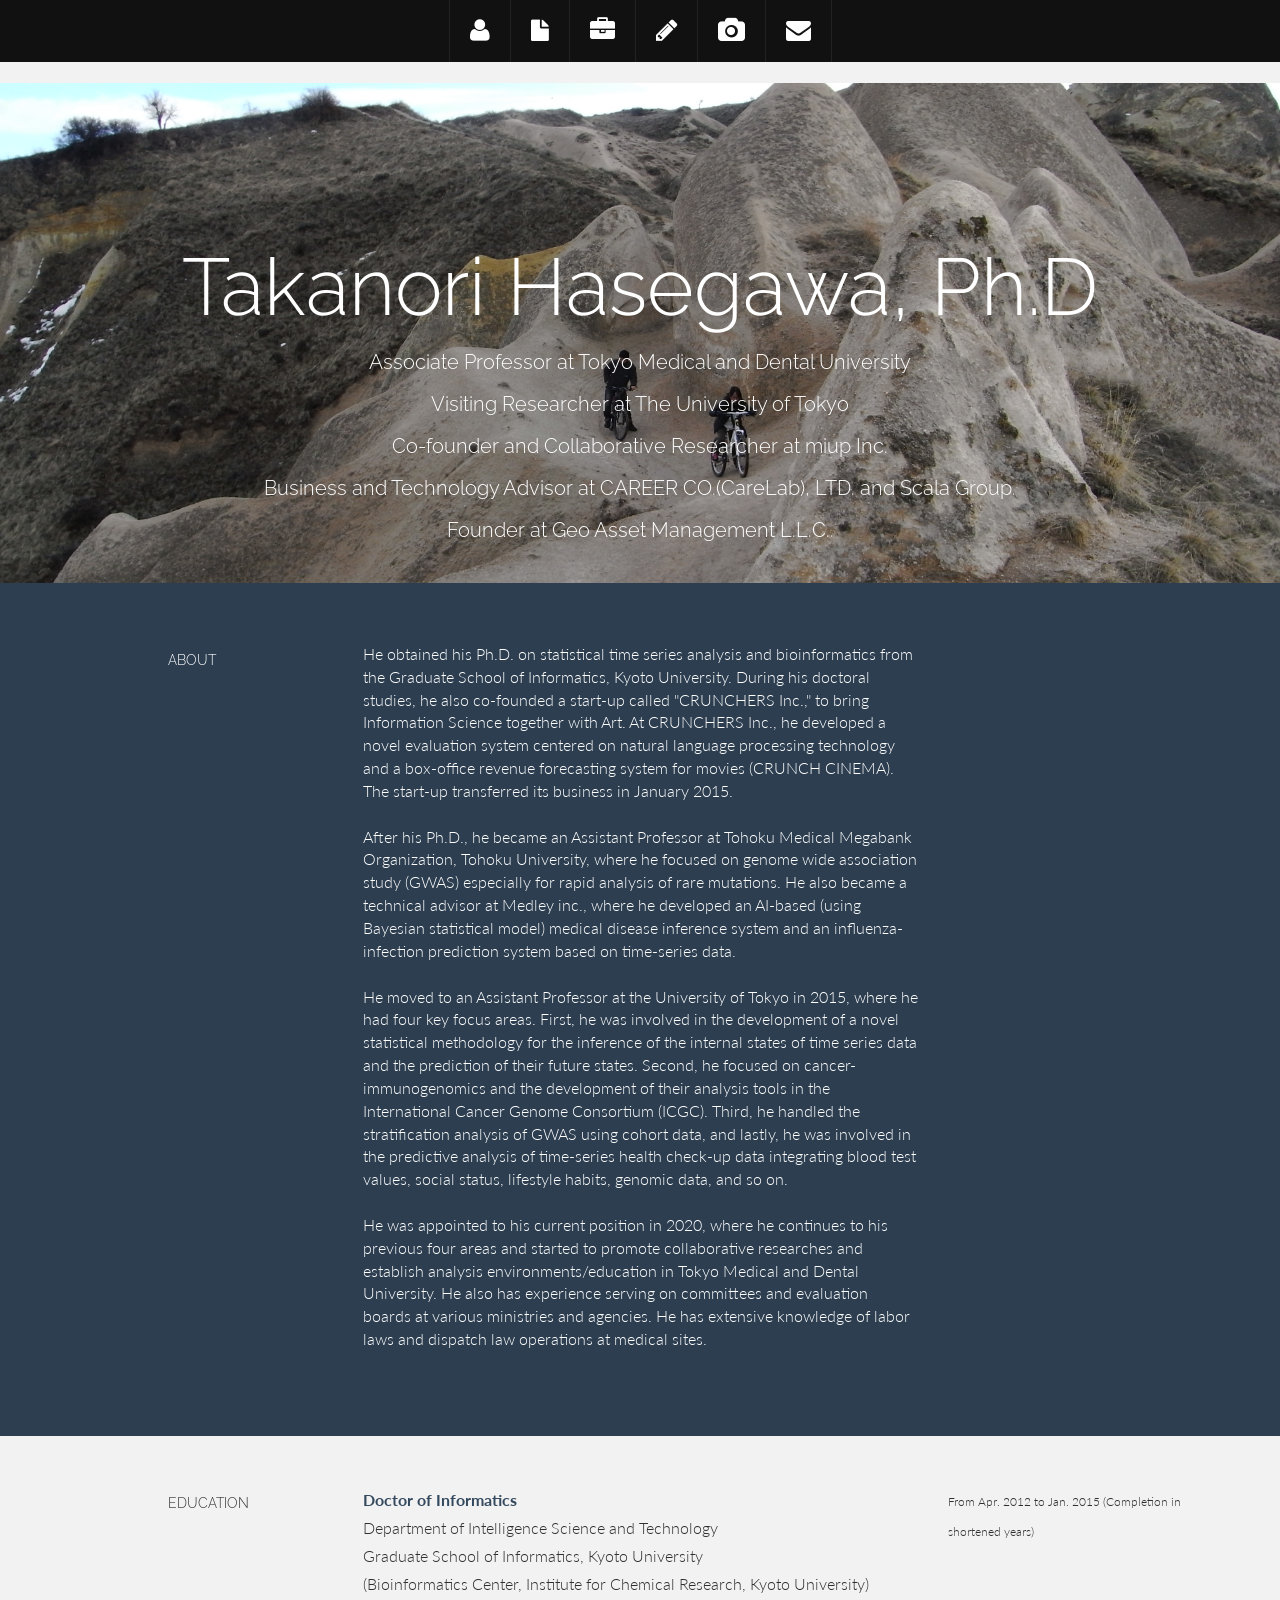
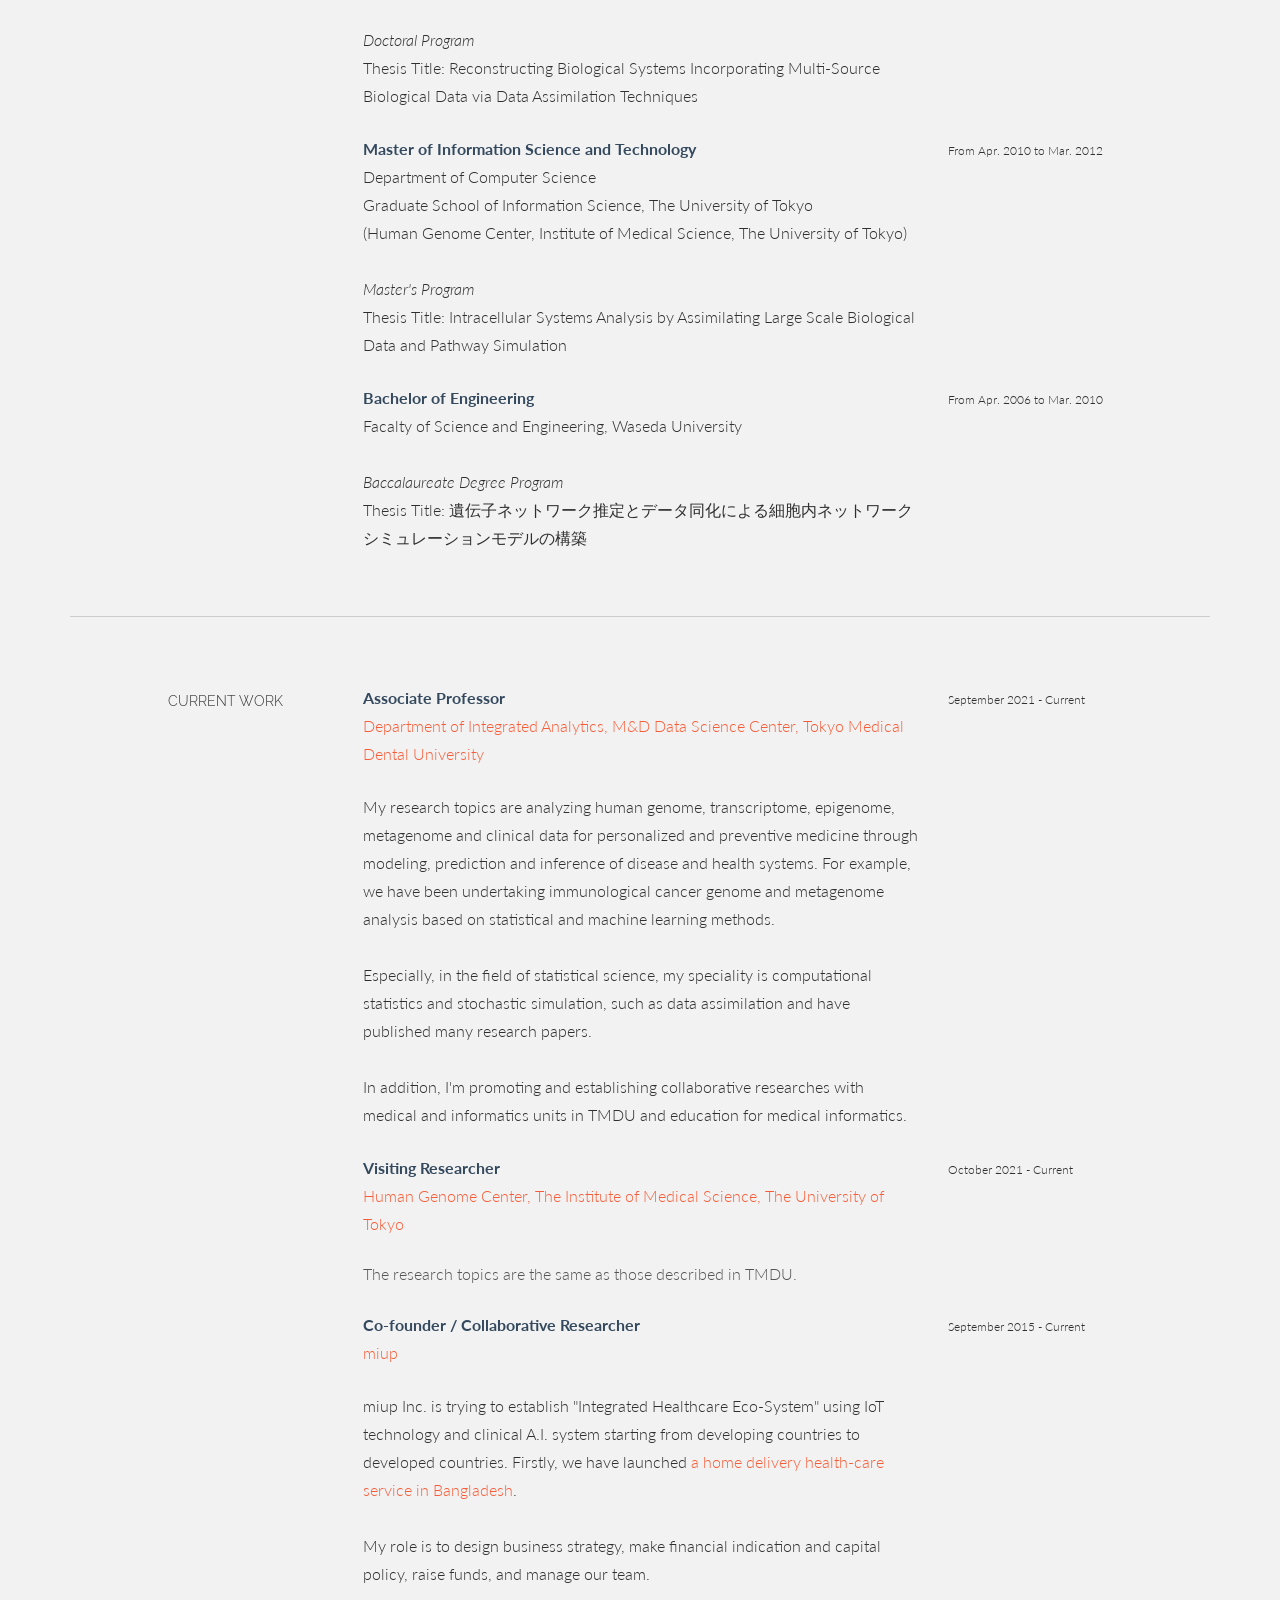
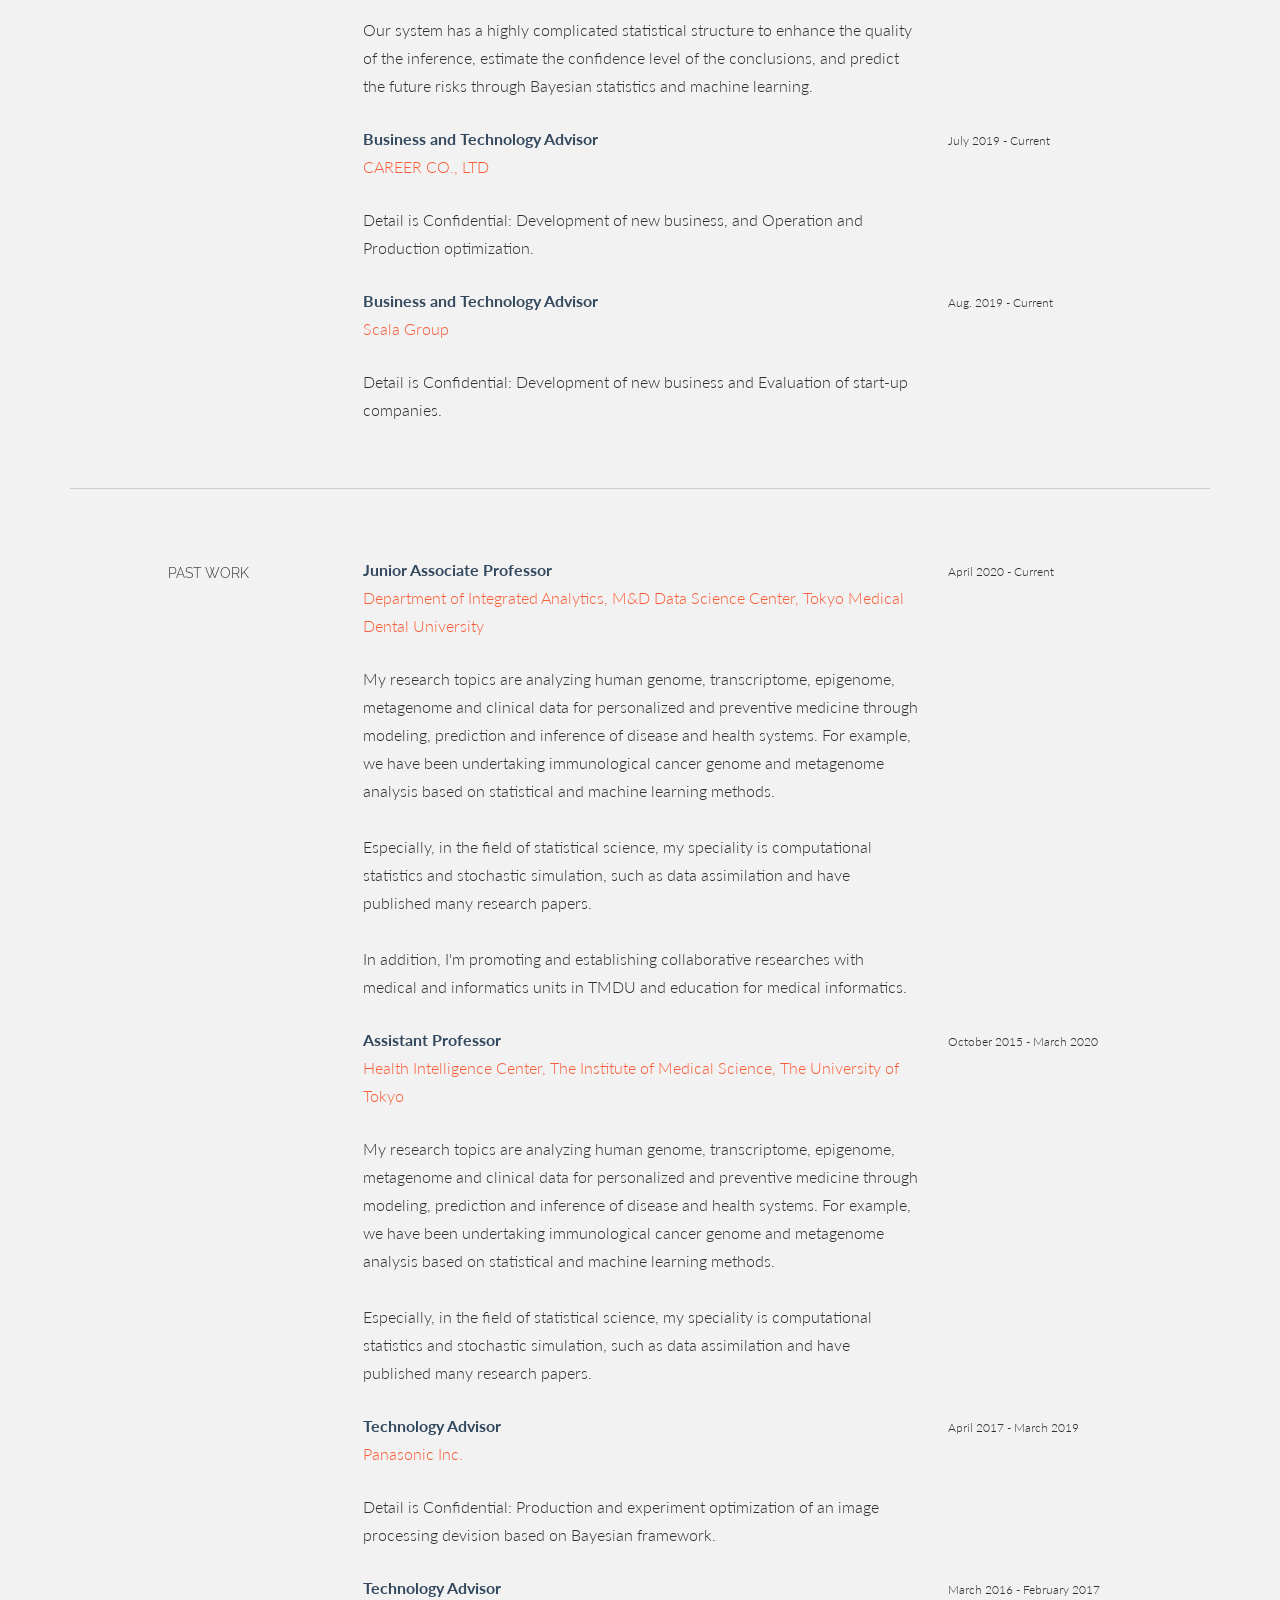
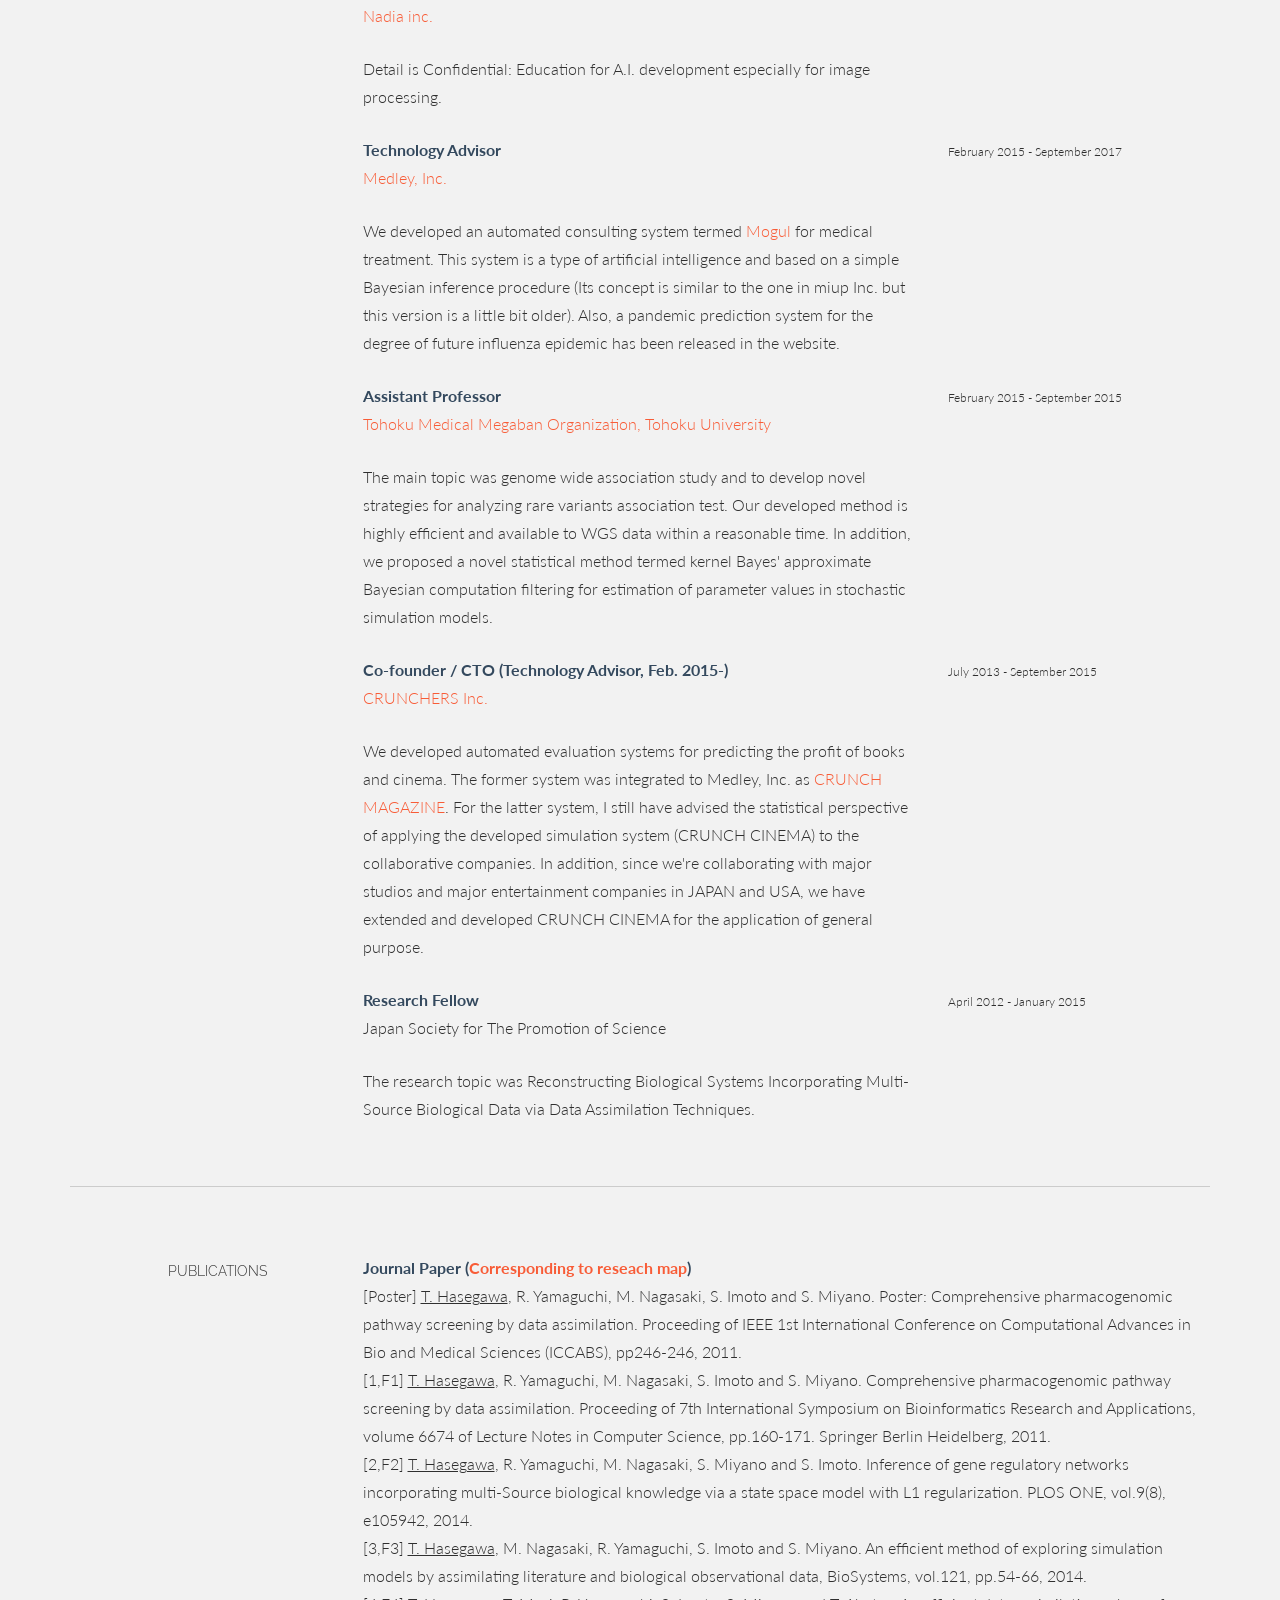
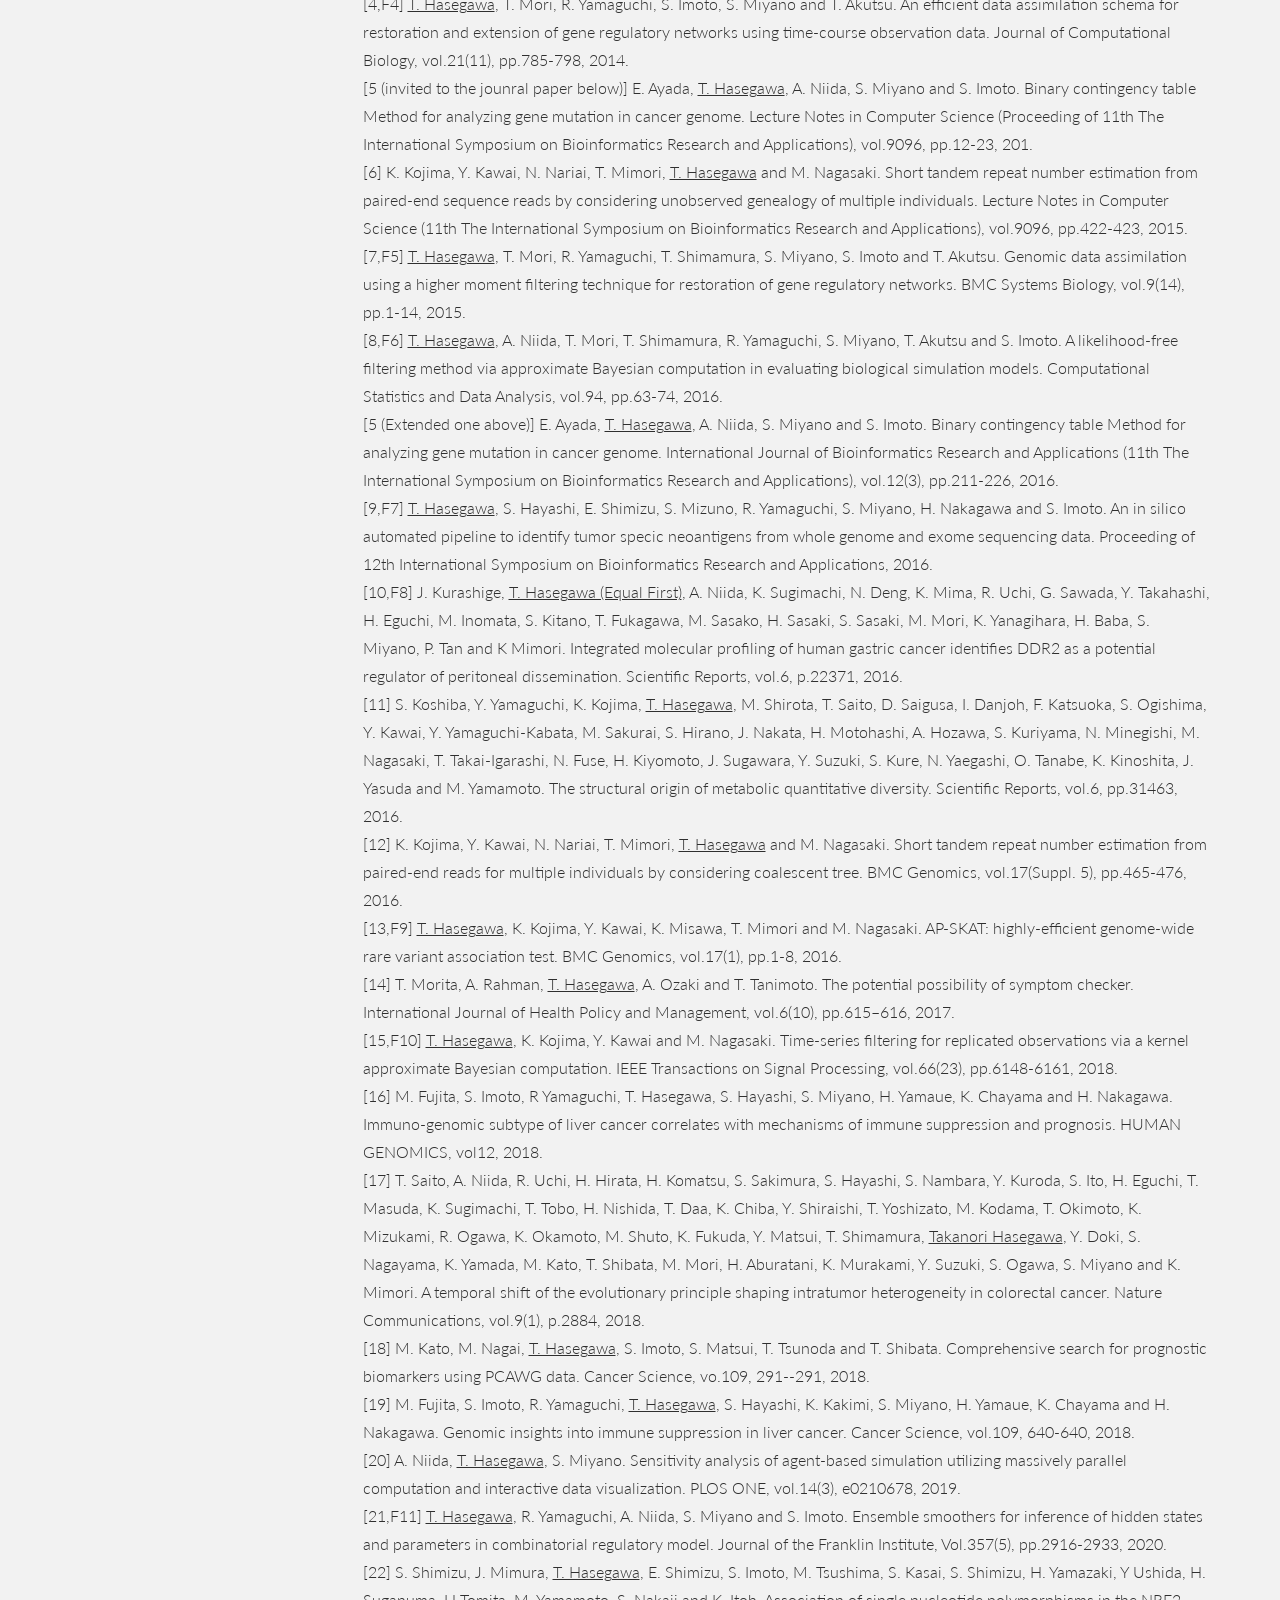
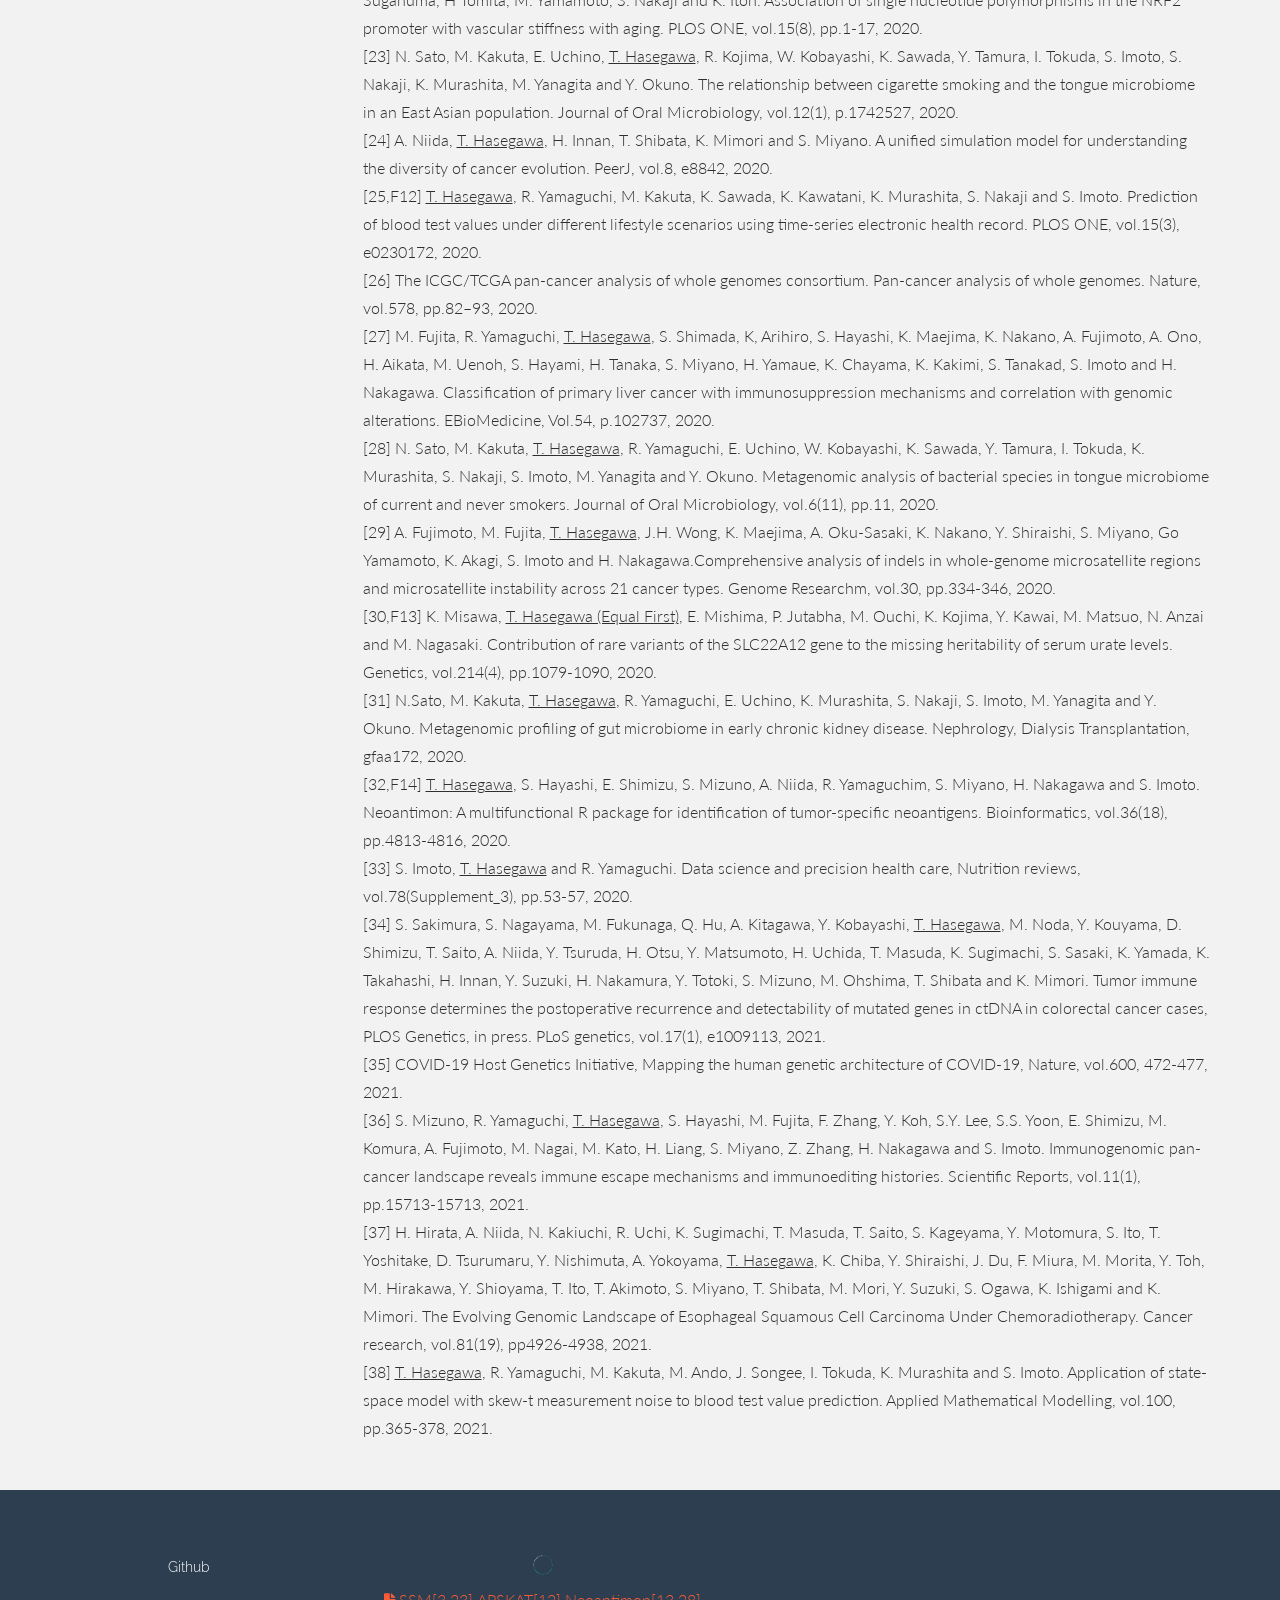
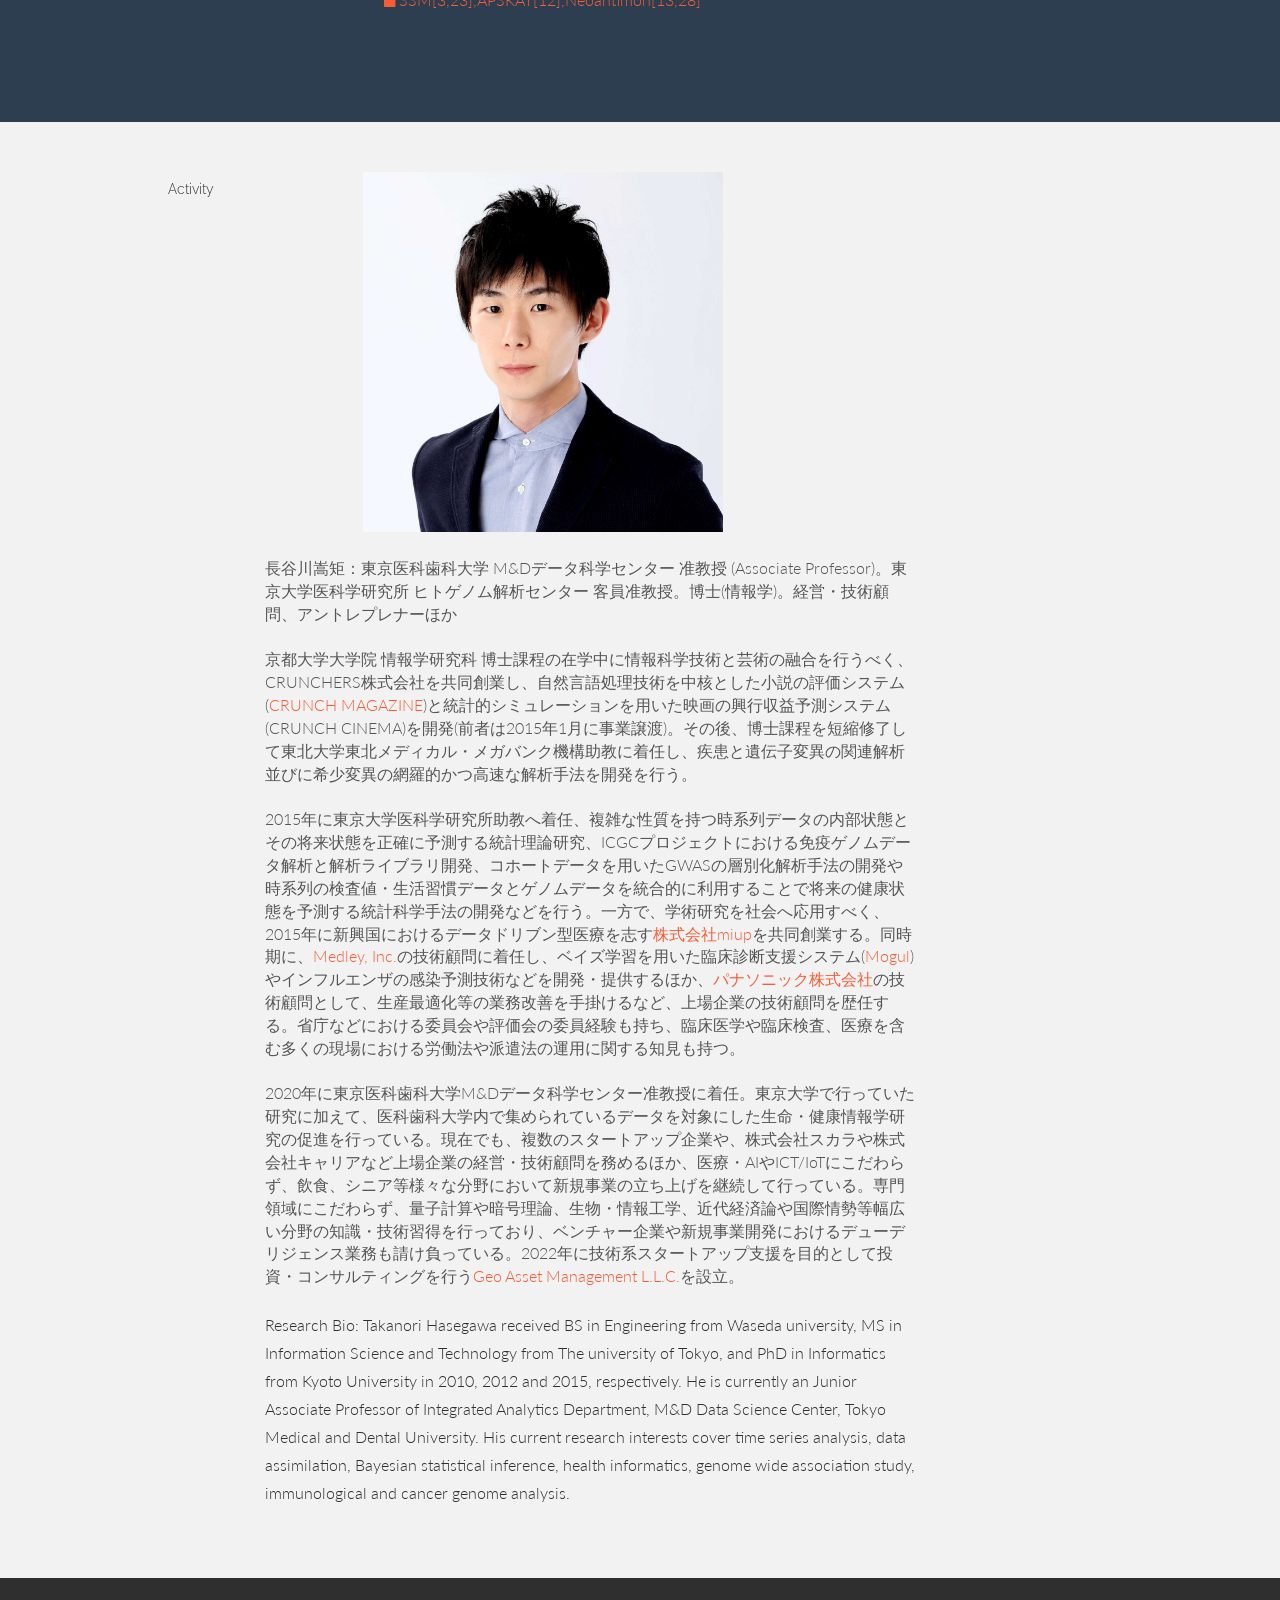
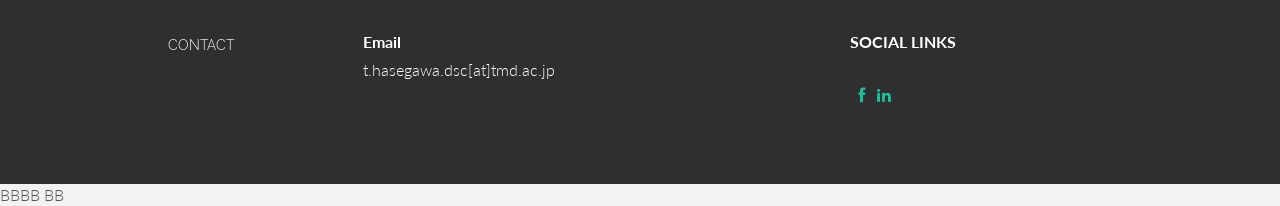
==== commit 1e41b93a: "Update index.html" ====
--- a/index.html
+++ b/index.html
@@ -475,7 +475,7 @@
 	
 			2015年に東京大学医科学研究所助教へ着任、複雑な性質を持つ時系列データの内部状態とその将来状態を正確に予測する統計理論研究、ICGCプロジェクトにおける免疫ゲノムデータ解析と解析ライブラリ開発、コホートデータを用いたGWASの層別化解析手法の開発や時系列の検査値・生活習慣データとゲノムデータを統合的に利用することで将来の健康状態を予測する統計科学手法の開発などを行う。一方で、学術研究を社会へ応用すべく、2015年に新興国におけるデータドリブン型医療を志す<a href="http://miup.jp">株式会社miup</a>を共同創業する。同時期に、<a href="http://medley.life/">Medley, Inc.</a>の技術顧問に着任し、ベイズ学習を用いた臨床診断支援システム(<a href="http://medley.life/symptoms">Mogul</a>)やインフルエンザの感染予測技術などを開発・提供するほか、<a href="https://www.panasonic.com/jp/home.html">パナソニック株式会社</a>の技術顧問として、生産最適化等の業務改善を手掛けるなど、上場企業の技術顧問を歴任する。省庁などにおける委員会や評価会の委員経験も持ち、臨床医学や臨床検査、医療を含む多くの現場における労働法や派遣法の運用に関する知見も持つ。<br/><br/>
 
-			2020年に東京医科歯科大学M&Dデータ科学センター准教授に着任。東京大学で行っていた研究に加えて、医科歯科大学内で集められているデータを対象にした生命・健康情報学研究の促進を行っている。現在でも、複数のスタートアップ企業や、株式会社スカラや株式会社キャリアなど上場企業の経営・技術顧問を務めるほか、医療・AIやICT/IoTにこだわらず、飲食、シニア等様々な分野において新規事業の立ち上げを継続して行っている。専門領域にこだわらず、量子計算や暗号理論、生物・情報工学、近代経済論や国際情勢等幅広い分野の知識・技術習得を行っており、ベンチャー企業や新規事業開発におけるデューデリジェンス業務も請け負っている。2022年に技術系スタートアップ支援を目的として投資・コンサルティングを行うGeo Asset Management L.L.C.<a href="https://geo-asset.jp">を設立。<br/><br/>
+			2020年に東京医科歯科大学M&Dデータ科学センター准教授に着任。東京大学で行っていた研究に加えて、医科歯科大学内で集められているデータを対象にした生命・健康情報学研究の促進を行っている。現在でも、複数のスタートアップ企業や、株式会社スカラや株式会社キャリアなど上場企業の経営・技術顧問を務めるほか、医療・AIやICT/IoTにこだわらず、飲食、シニア等様々な分野において新規事業の立ち上げを継続して行っている。専門領域にこだわらず、量子計算や暗号理論、生物・情報工学、近代経済論や国際情勢等幅広い分野の知識・技術習得を行っており、ベンチャー企業や新規事業開発におけるデューデリジェンス業務も請け負っている。2022年に技術系スタートアップ支援を目的として投資・コンサルティングを行う<a href="https://geo-asset.jp">Geo Asset Management L.L.C.</a>を設立。<br/><br/>
 	
 			<p>Research Bio: Takanori Hasegawa received BS in Engineering from Waseda university, MS in Information Science and Technology from The university of Tokyo, and PhD in Informatics from Kyoto University in 2010, 2012 and 2015, respectively. He is currently an Junior Associate Professor of Integrated Analytics Department, M&D Data Science Center, Tokyo Medical and Dental University. His current research interests cover time series analysis, data assimilation, Bayesian statistical inference, health informatics, genome wide association study, immunological and cancer genome analysis. </p>
 		</div>
@@ -525,3 +525,4 @@
   </body>
 </html>
 BBBB
+BB
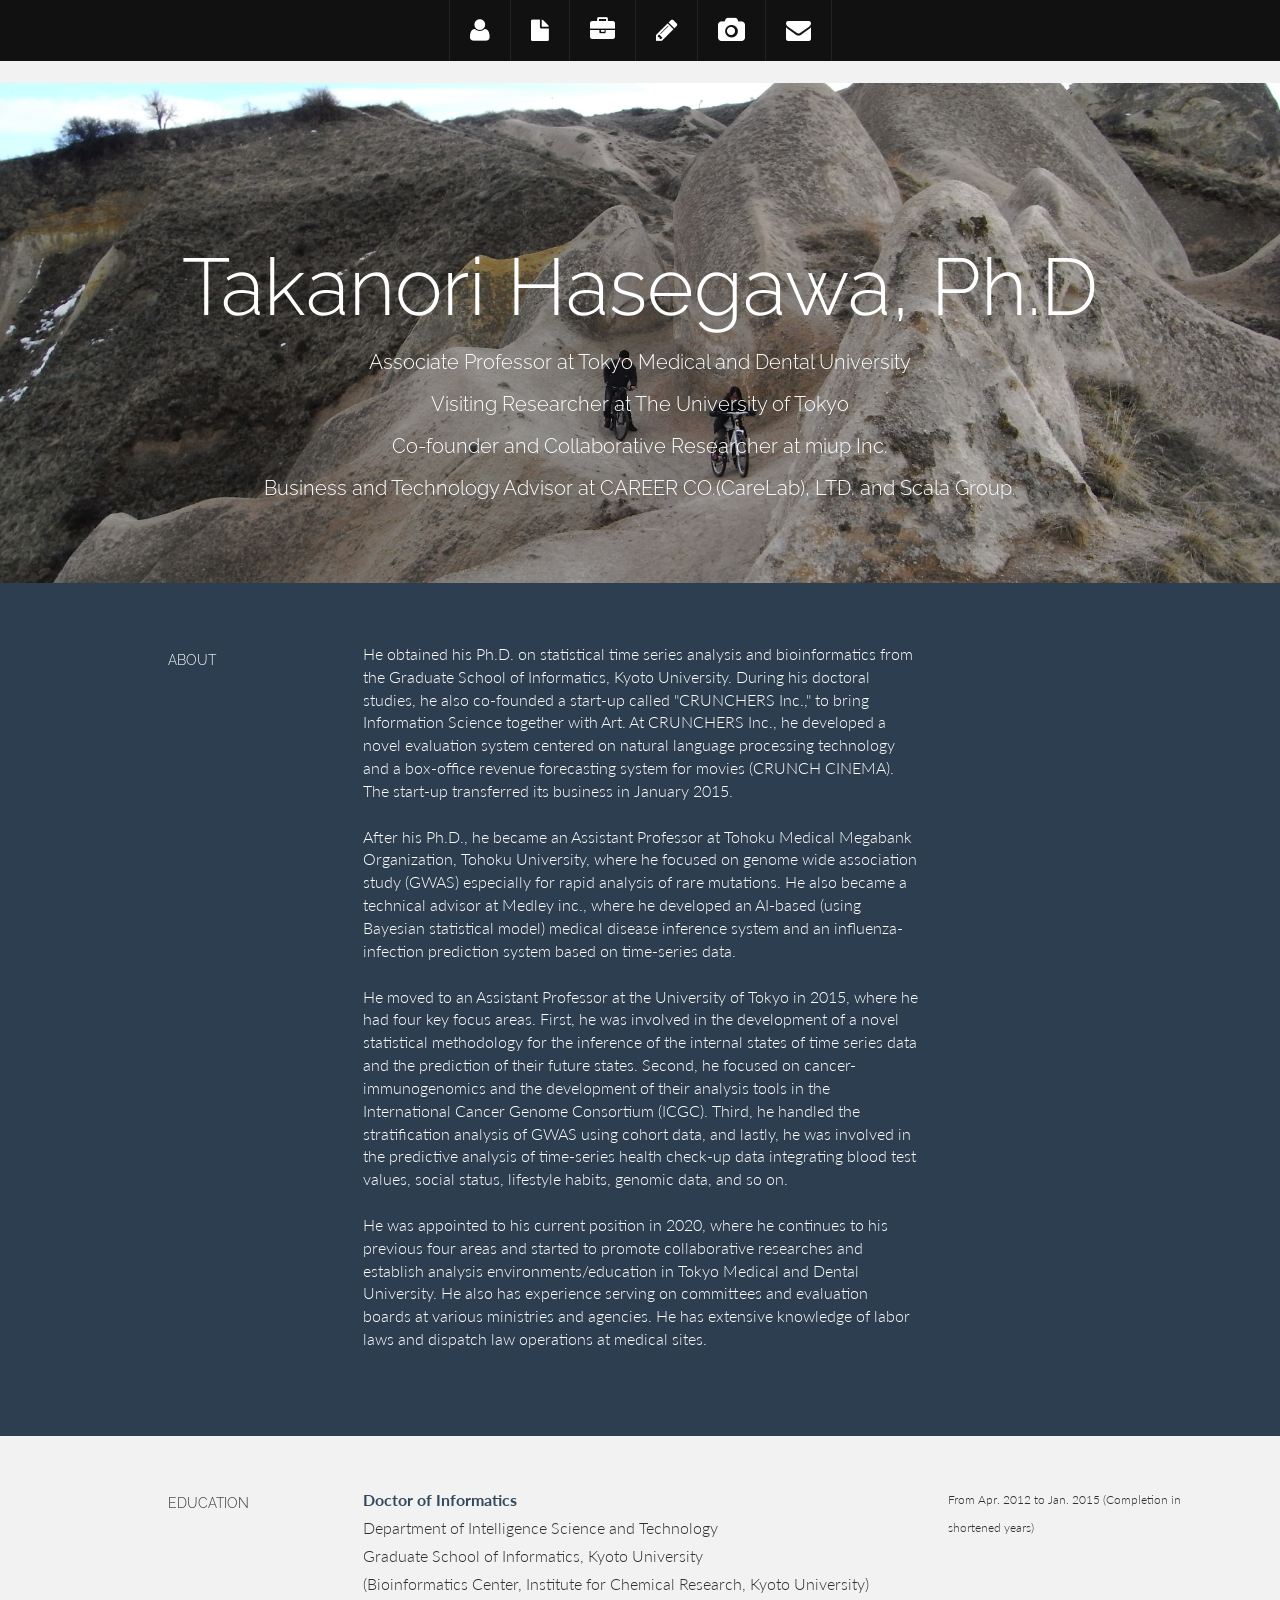
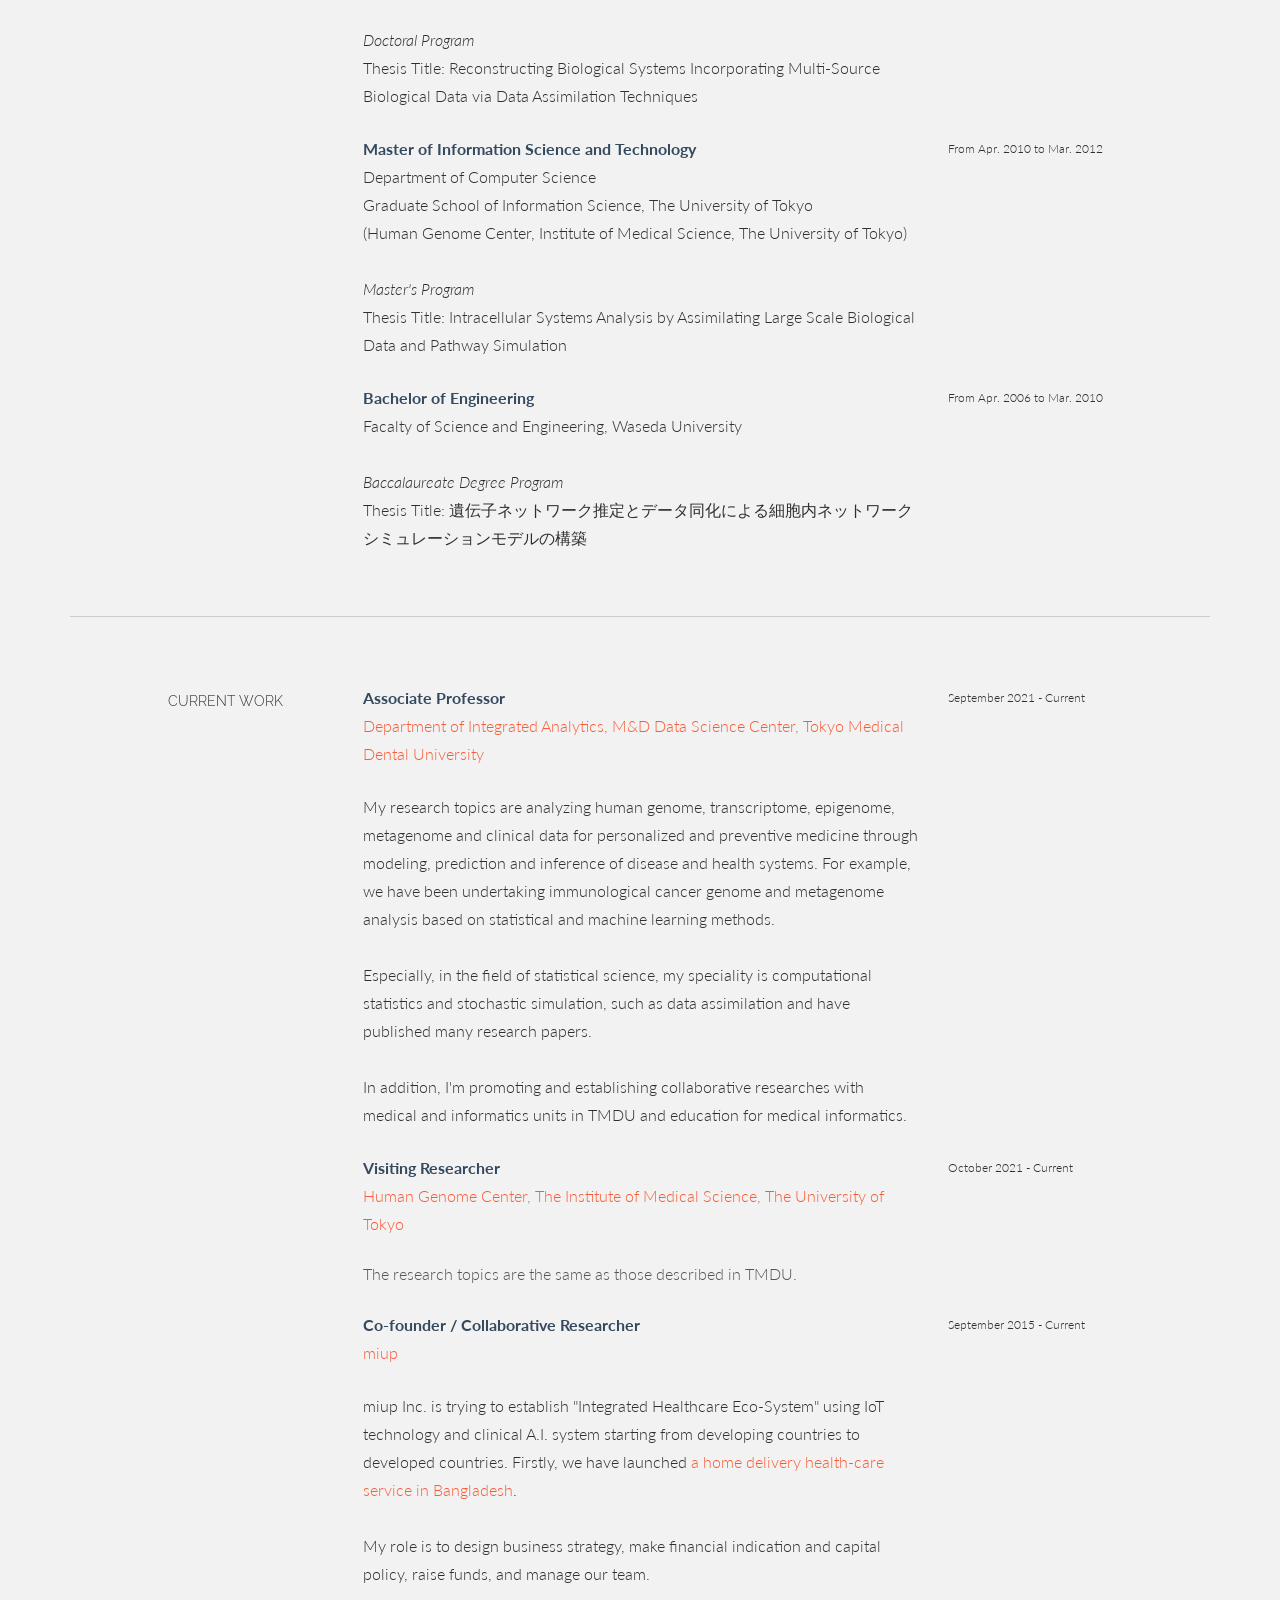
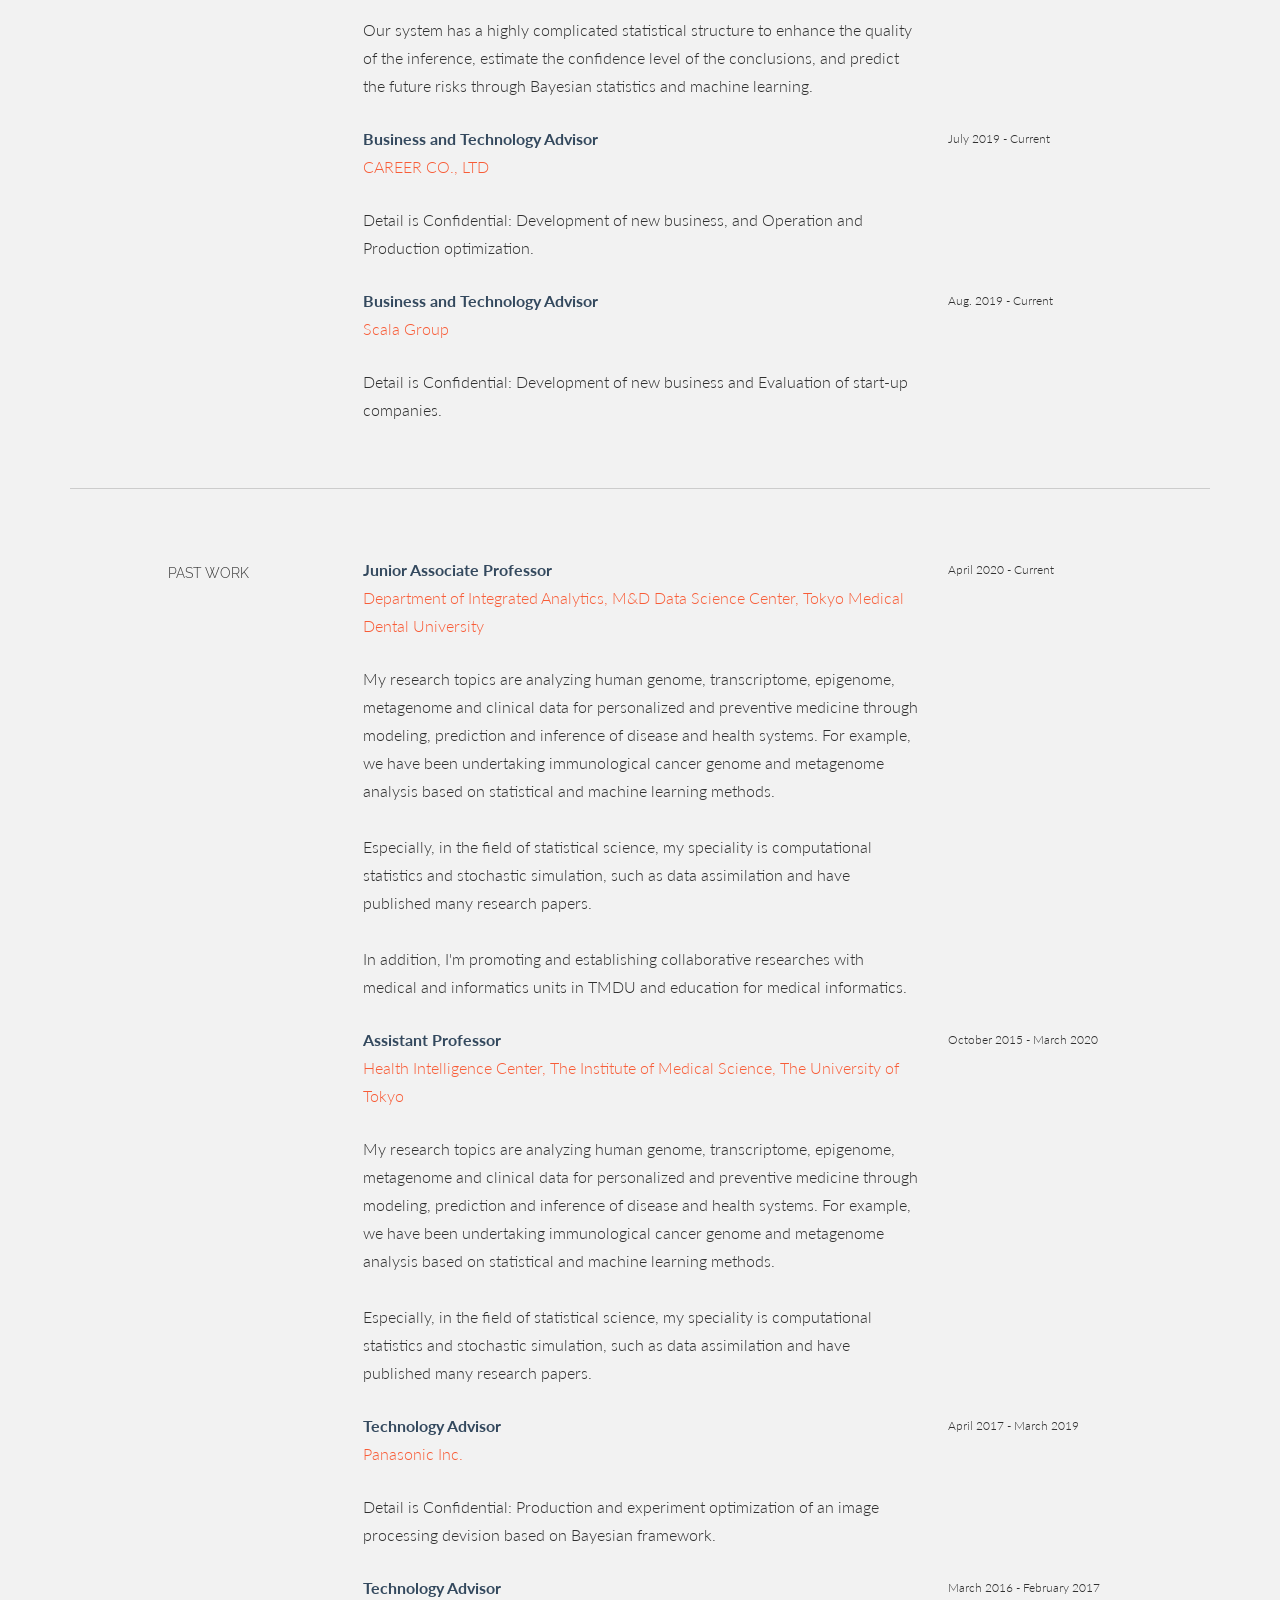
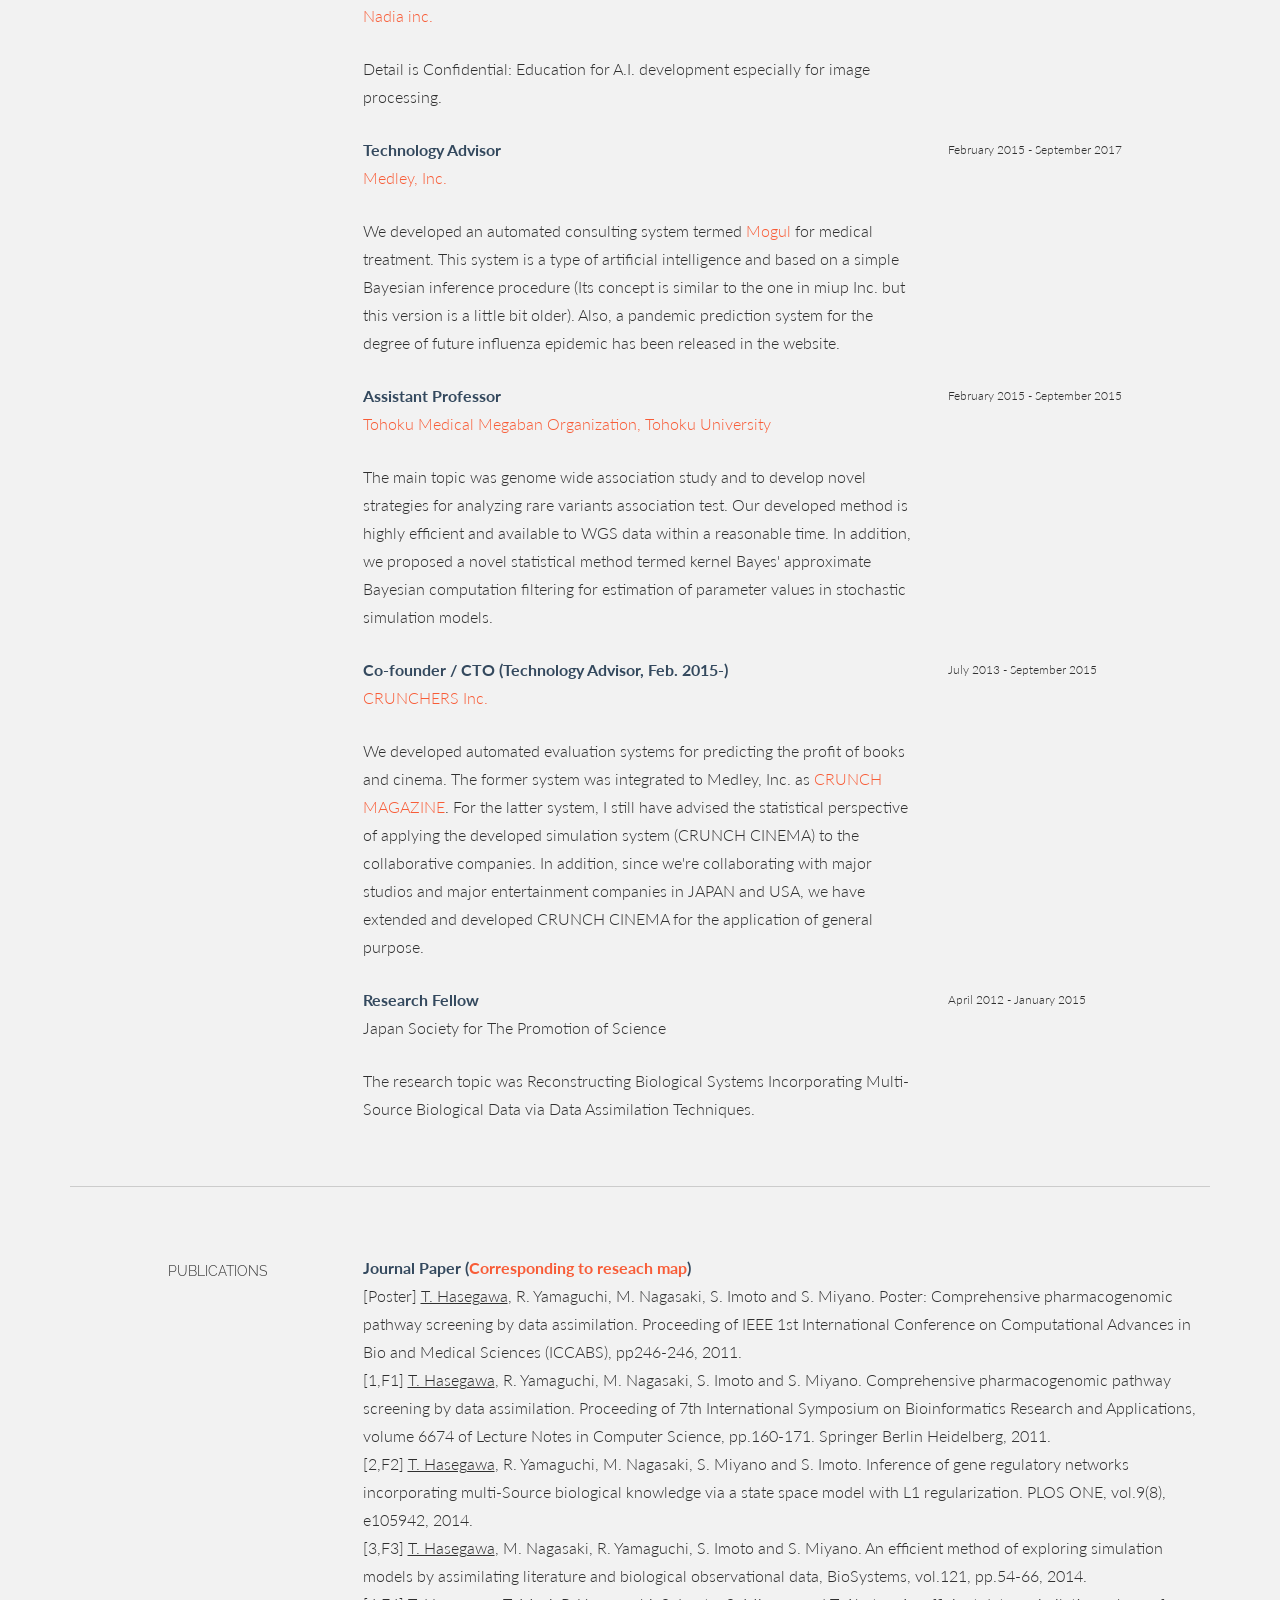
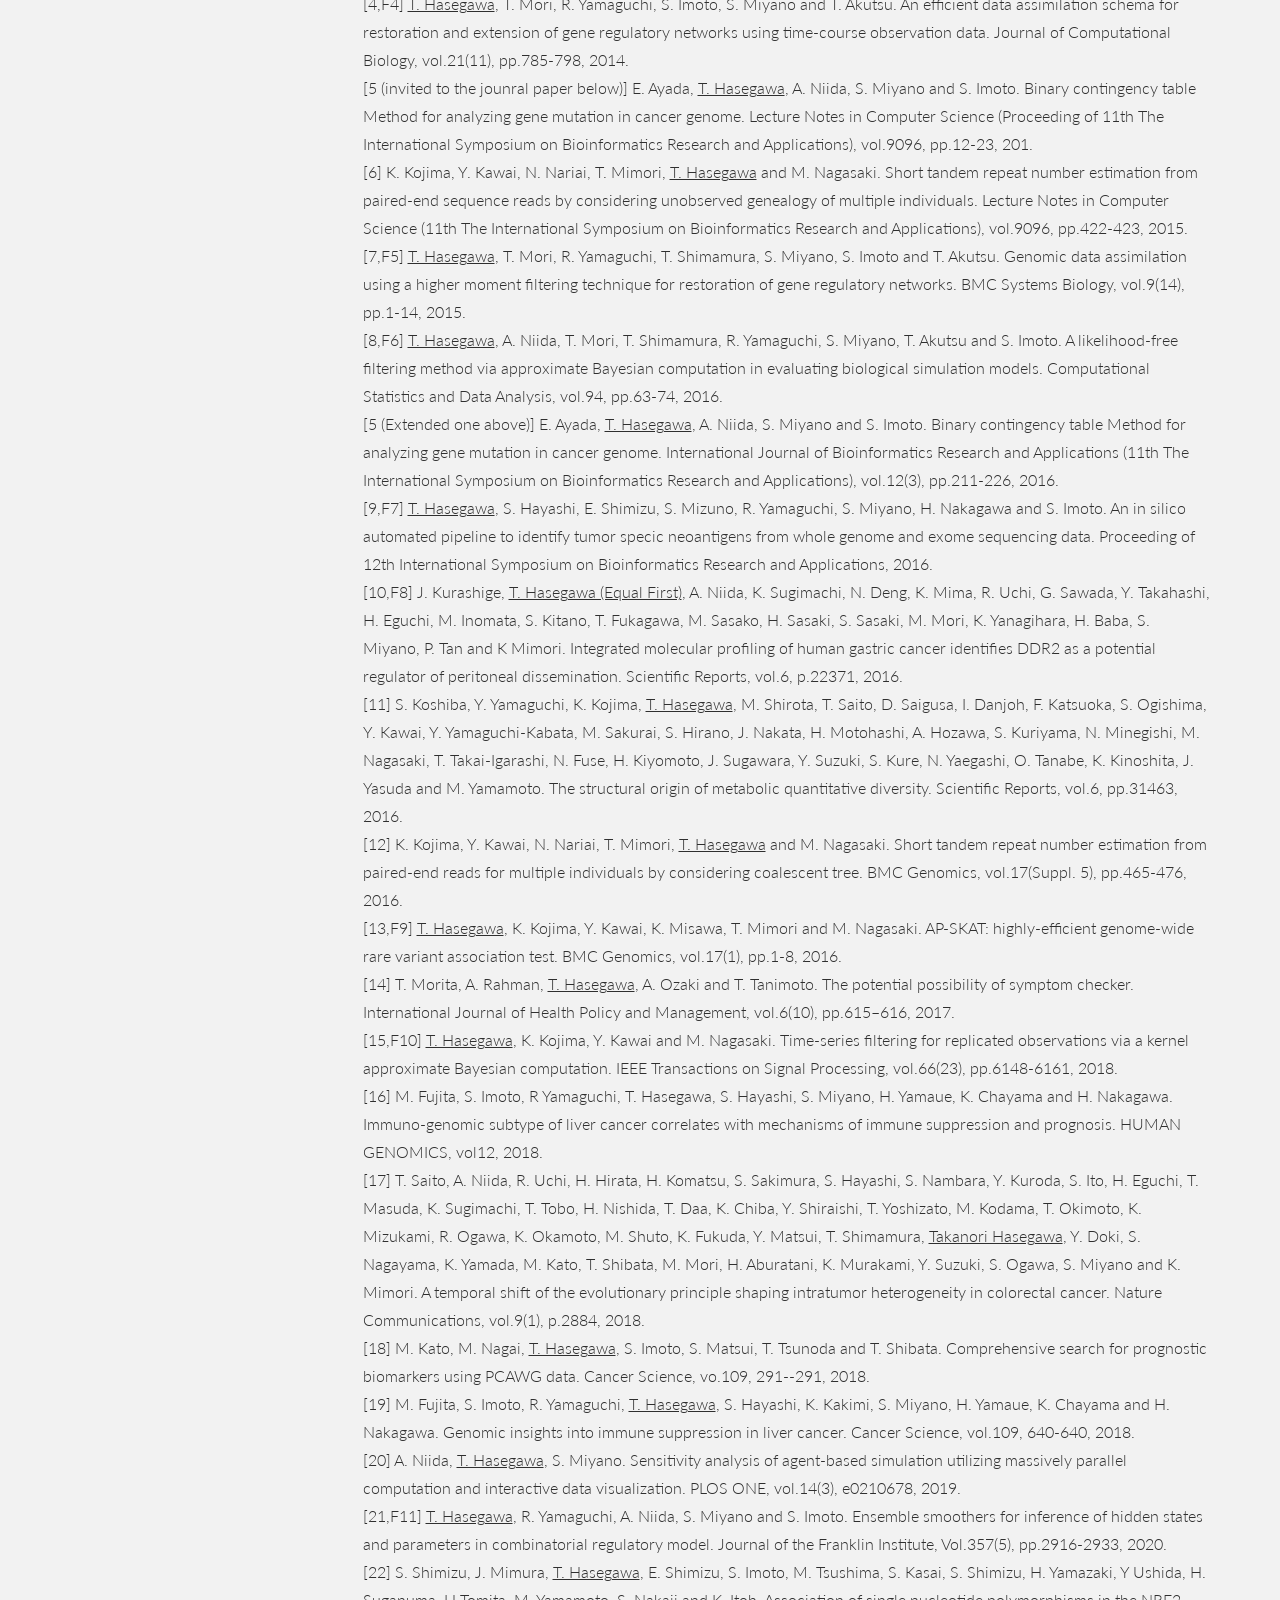
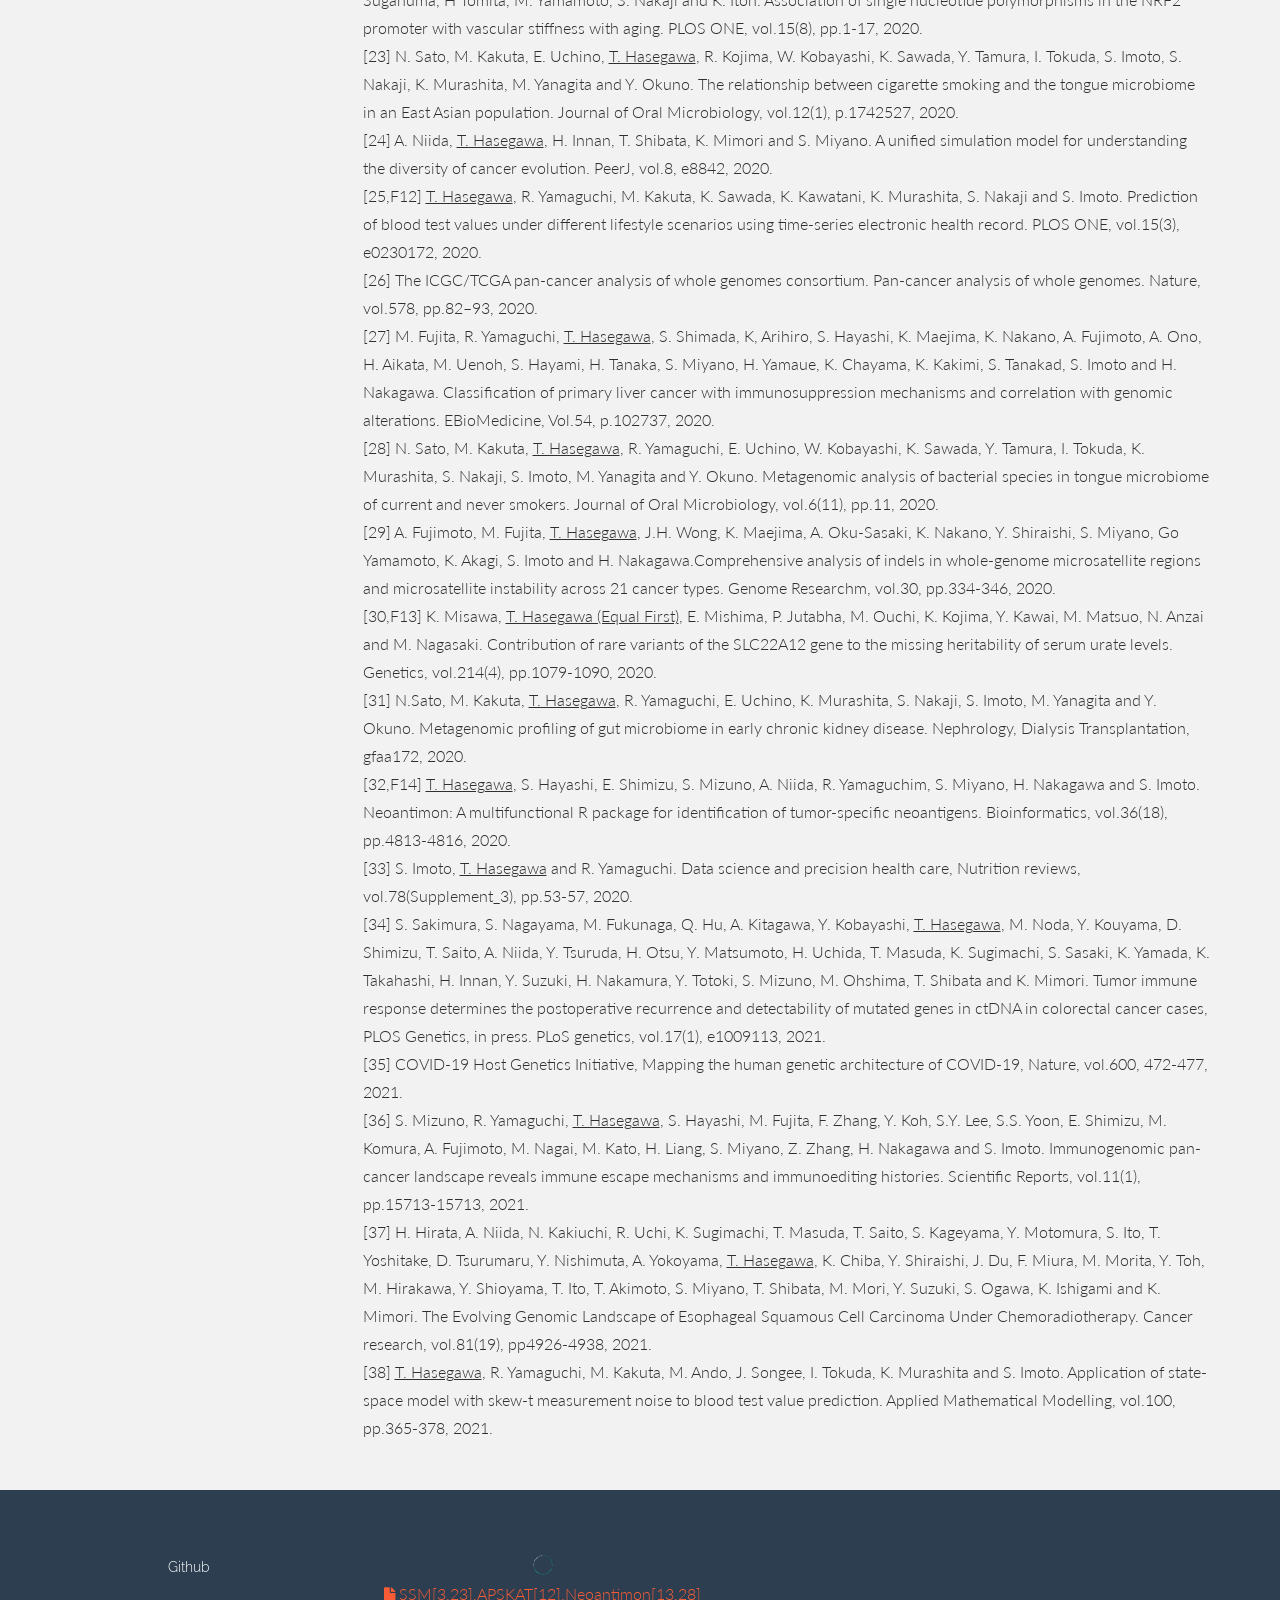
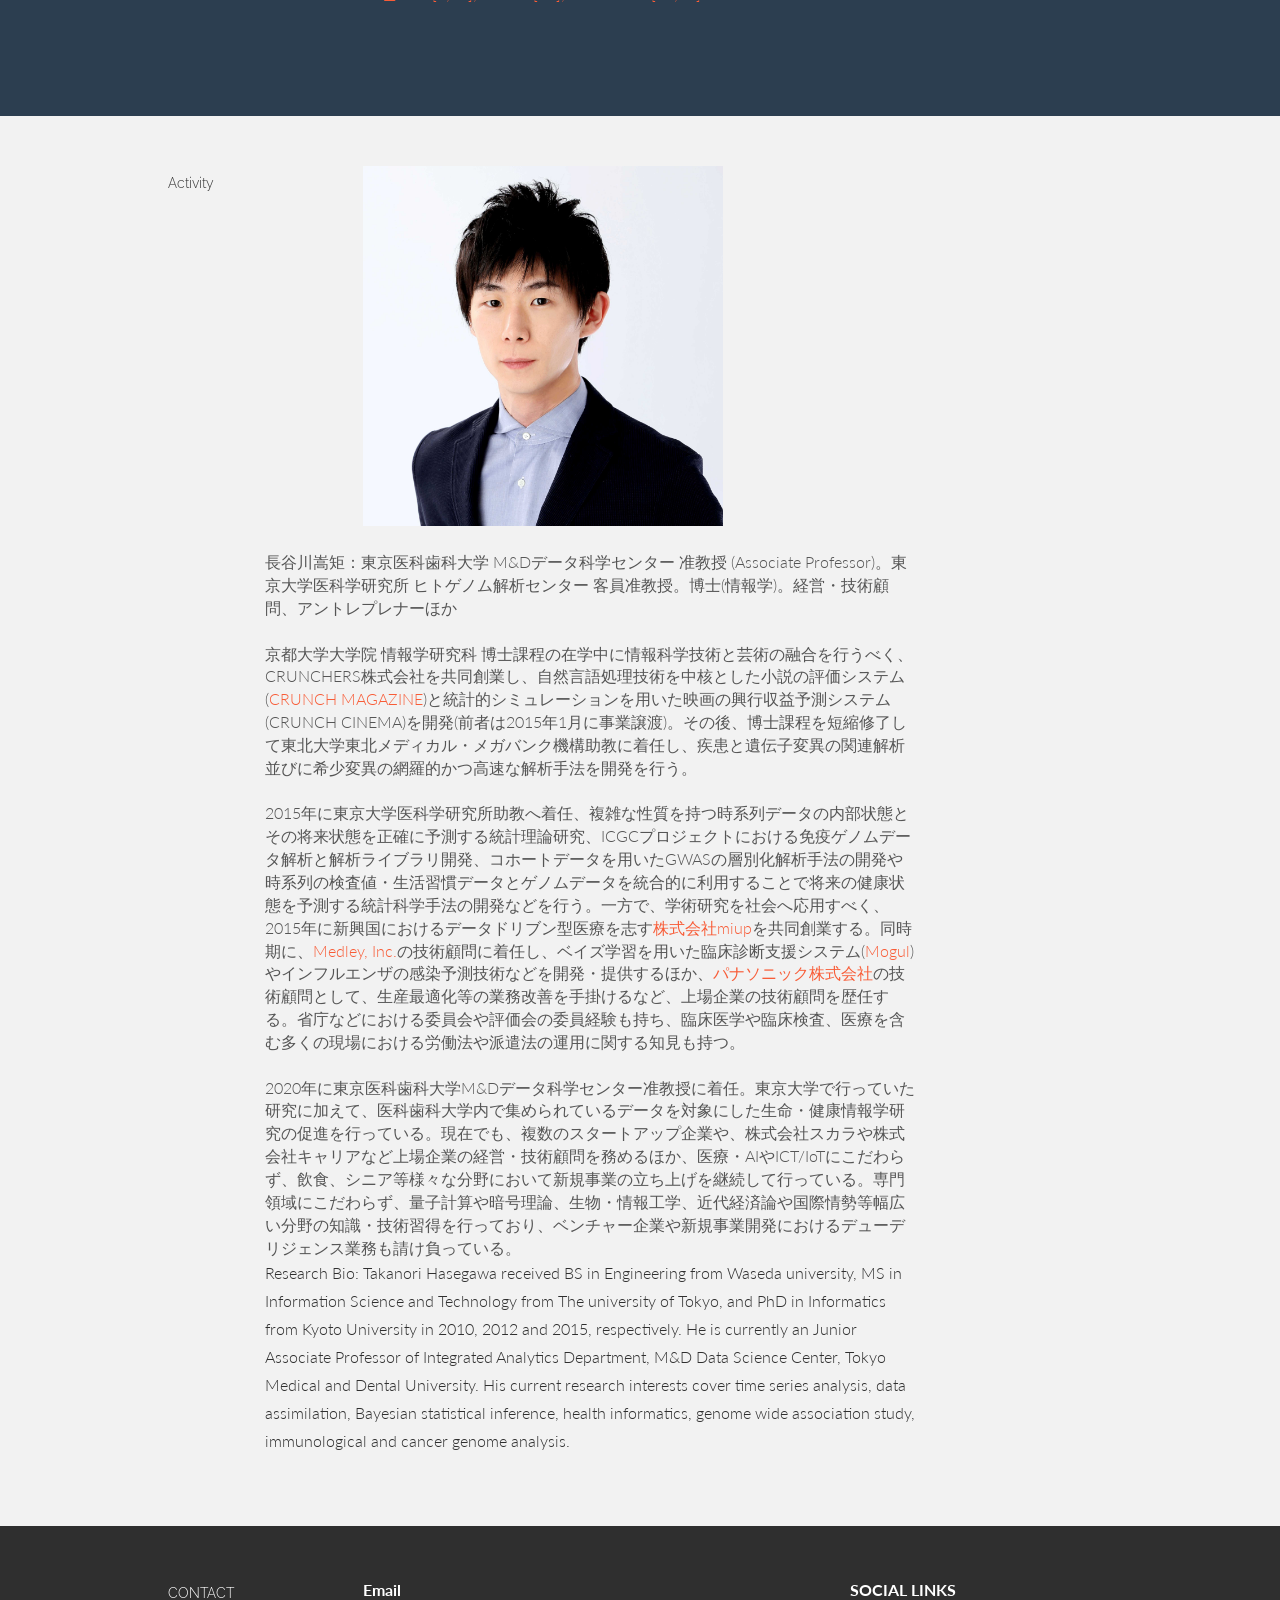
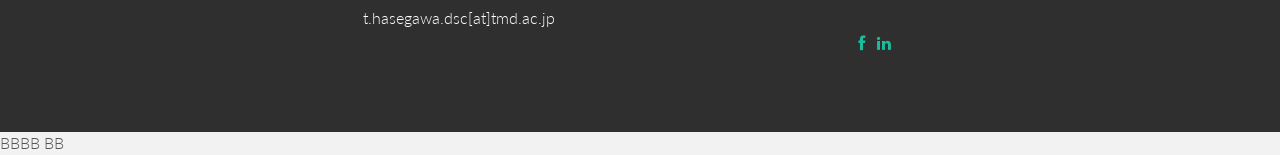
==== commit ae18e3b0: "Update index.html" ====
--- a/index.html
+++ b/index.html
@@ -1,4 +1,4 @@
-<!DOCTYPE html>A
+A<!DOCTYPE html>A
 <html lang="en">
   <head>
     <meta charset="utf-8">
@@ -64,7 +64,6 @@
 	    <h3>Visiting Researcher at The University of Tokyo</h3>
 	    <h3>Co-founder and Collaborative Researcher at miup Inc.</h3>
 	    <h3>Business and Technology Advisor at CAREER CO.(CareLab), LTD. and Scala Group.</h3>
-	    <h3>Founder at Geo Asset Management L.L.C..</h3>
 	  </div><!--/.col-lg-12 -->
 	</div><!--/.row -->
       </div><!--/.container -->
@@ -475,8 +474,8 @@
 	
 			2015年に東京大学医科学研究所助教へ着任、複雑な性質を持つ時系列データの内部状態とその将来状態を正確に予測する統計理論研究、ICGCプロジェクトにおける免疫ゲノムデータ解析と解析ライブラリ開発、コホートデータを用いたGWASの層別化解析手法の開発や時系列の検査値・生活習慣データとゲノムデータを統合的に利用することで将来の健康状態を予測する統計科学手法の開発などを行う。一方で、学術研究を社会へ応用すべく、2015年に新興国におけるデータドリブン型医療を志す<a href="http://miup.jp">株式会社miup</a>を共同創業する。同時期に、<a href="http://medley.life/">Medley, Inc.</a>の技術顧問に着任し、ベイズ学習を用いた臨床診断支援システム(<a href="http://medley.life/symptoms">Mogul</a>)やインフルエンザの感染予測技術などを開発・提供するほか、<a href="https://www.panasonic.com/jp/home.html">パナソニック株式会社</a>の技術顧問として、生産最適化等の業務改善を手掛けるなど、上場企業の技術顧問を歴任する。省庁などにおける委員会や評価会の委員経験も持ち、臨床医学や臨床検査、医療を含む多くの現場における労働法や派遣法の運用に関する知見も持つ。<br/><br/>
 
-			2020年に東京医科歯科大学M&Dデータ科学センター准教授に着任。東京大学で行っていた研究に加えて、医科歯科大学内で集められているデータを対象にした生命・健康情報学研究の促進を行っている。現在でも、複数のスタートアップ企業や、株式会社スカラや株式会社キャリアなど上場企業の経営・技術顧問を務めるほか、医療・AIやICT/IoTにこだわらず、飲食、シニア等様々な分野において新規事業の立ち上げを継続して行っている。専門領域にこだわらず、量子計算や暗号理論、生物・情報工学、近代経済論や国際情勢等幅広い分野の知識・技術習得を行っており、ベンチャー企業や新規事業開発におけるデューデリジェンス業務も請け負っている。2022年に技術系スタートアップ支援を目的として投資・コンサルティングを行う<a href="https://geo-asset.jp">Geo Asset Management L.L.C.</a>を設立。<br/><br/>
-	
+			2020年に東京医科歯科大学M&Dデータ科学センター准教授に着任。東京大学で行っていた研究に加えて、医科歯科大学内で集められているデータを対象にした生命・健康情報学研究の促進を行っている。現在でも、複数のスタートアップ企業や、株式会社スカラや株式会社キャリアなど上場企業の経営・技術顧問を務めるほか、医療・AIやICT/IoTにこだわらず、飲食、シニア等様々な分野において新規事業の立ち上げを継続して行っている。専門領域にこだわらず、量子計算や暗号理論、生物・情報工学、近代経済論や国際情勢等幅広い分野の知識・技術習得を行っており、ベンチャー企業や新規事業開発におけるデューデリジェンス業務も請け負っている。
+
 			<p>Research Bio: Takanori Hasegawa received BS in Engineering from Waseda university, MS in Information Science and Technology from The university of Tokyo, and PhD in Informatics from Kyoto University in 2010, 2012 and 2015, respectively. He is currently an Junior Associate Professor of Integrated Analytics Department, M&D Data Science Center, Tokyo Medical and Dental University. His current research interests cover time series analysis, data assimilation, Bayesian statistical inference, health informatics, genome wide association study, immunological and cancer genome analysis. </p>
 		</div>
       </div><!--/.row -->
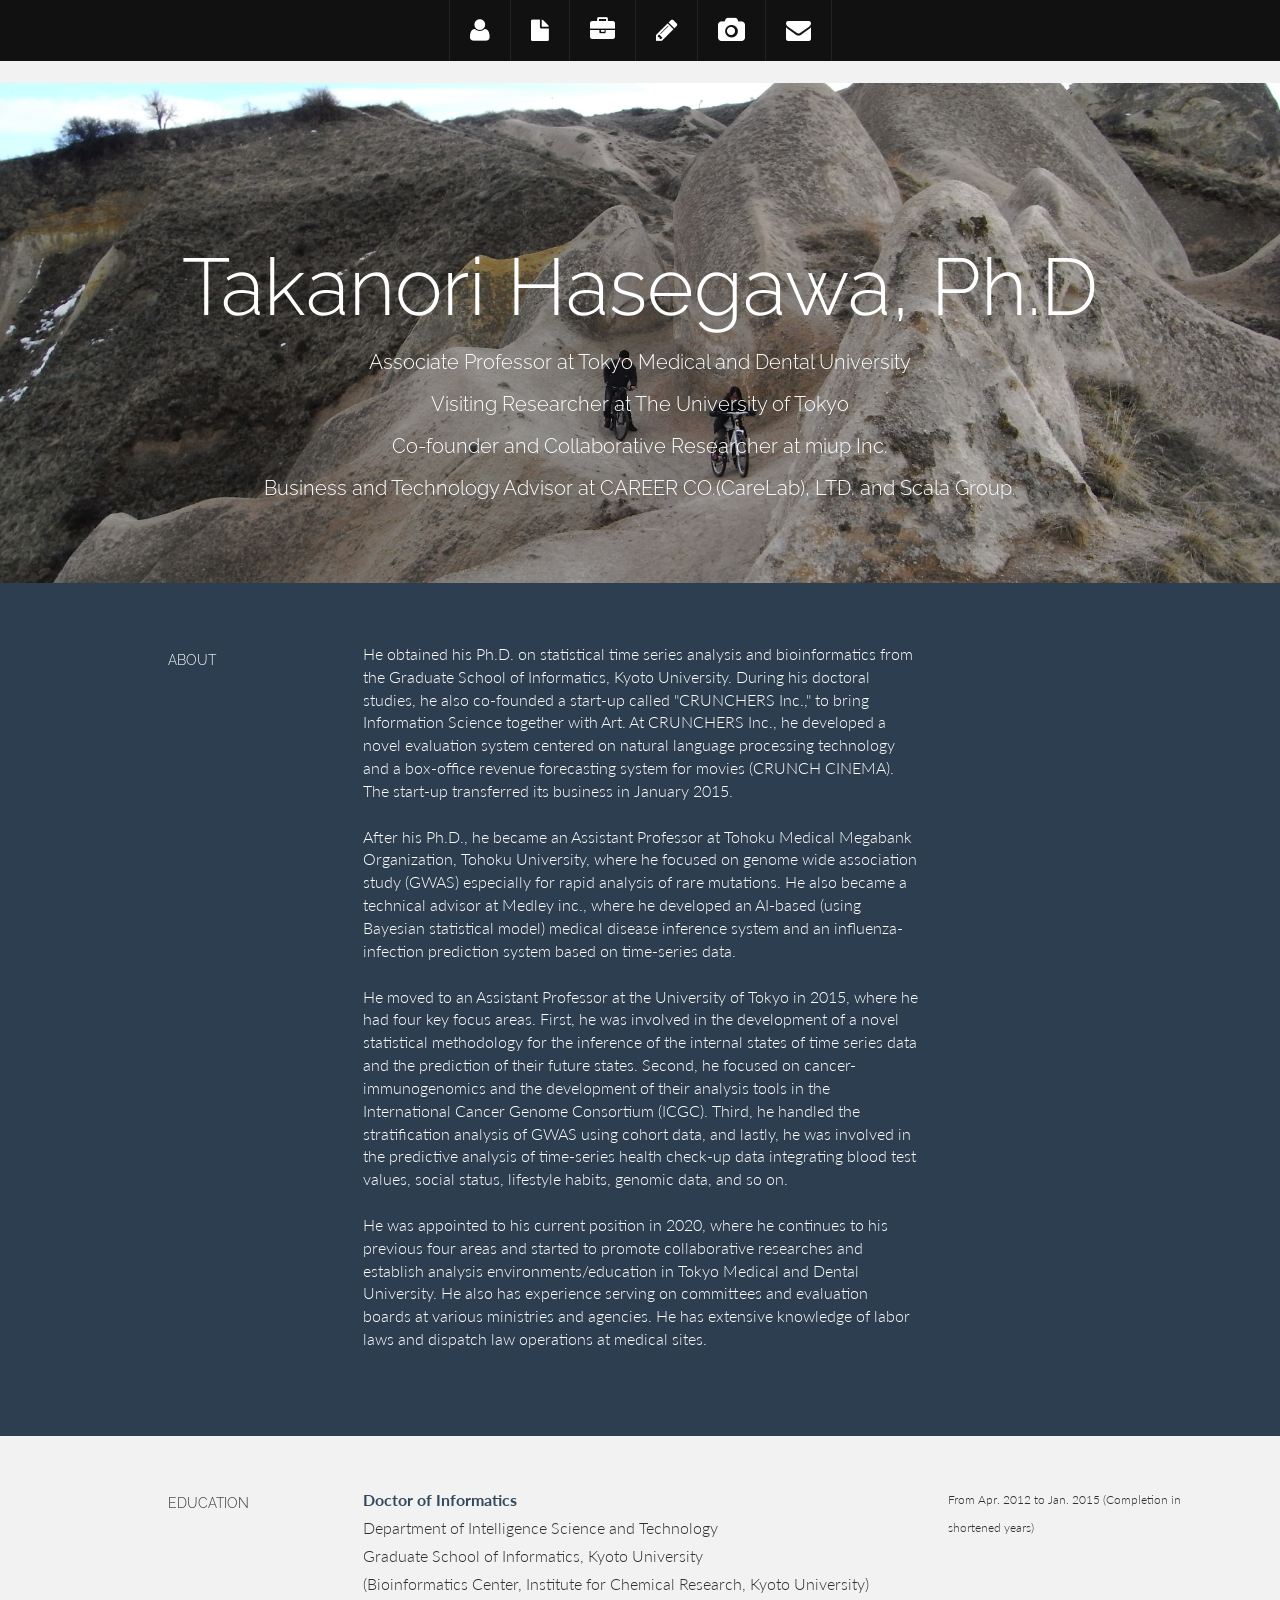
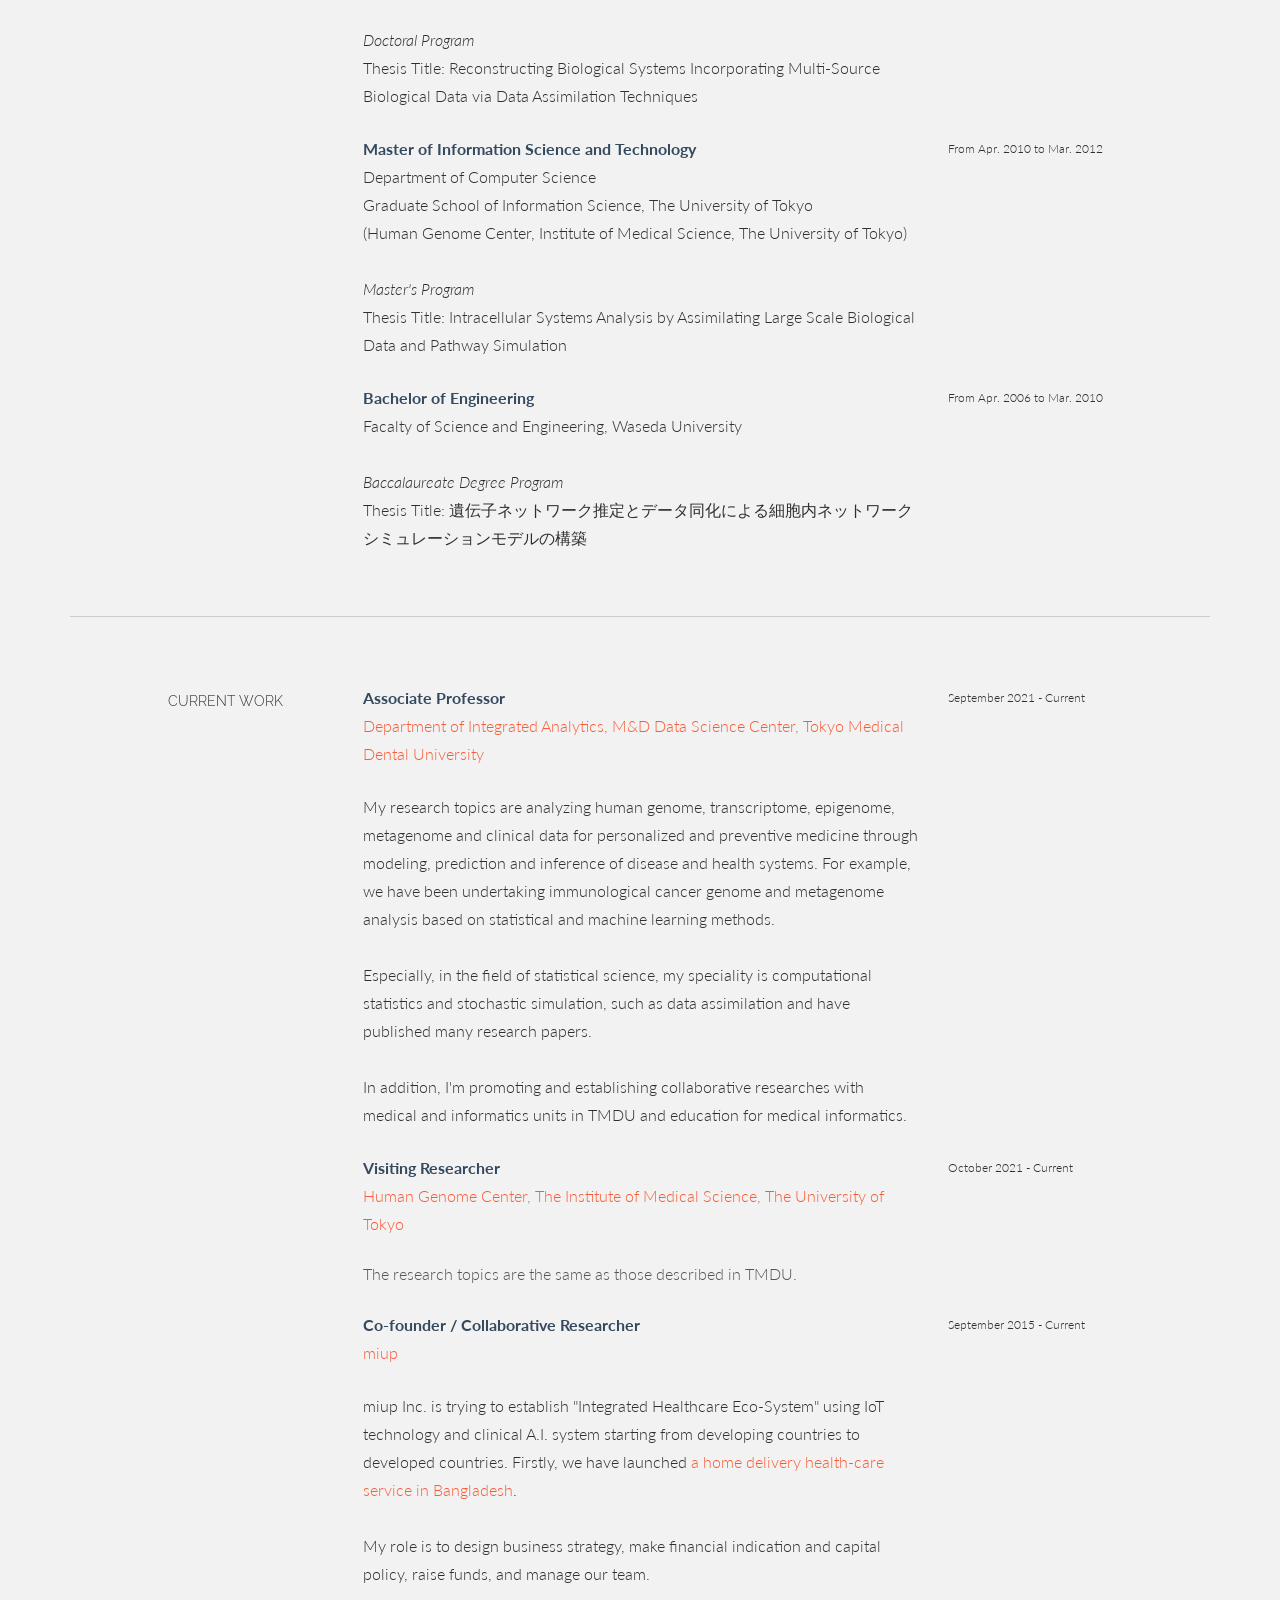
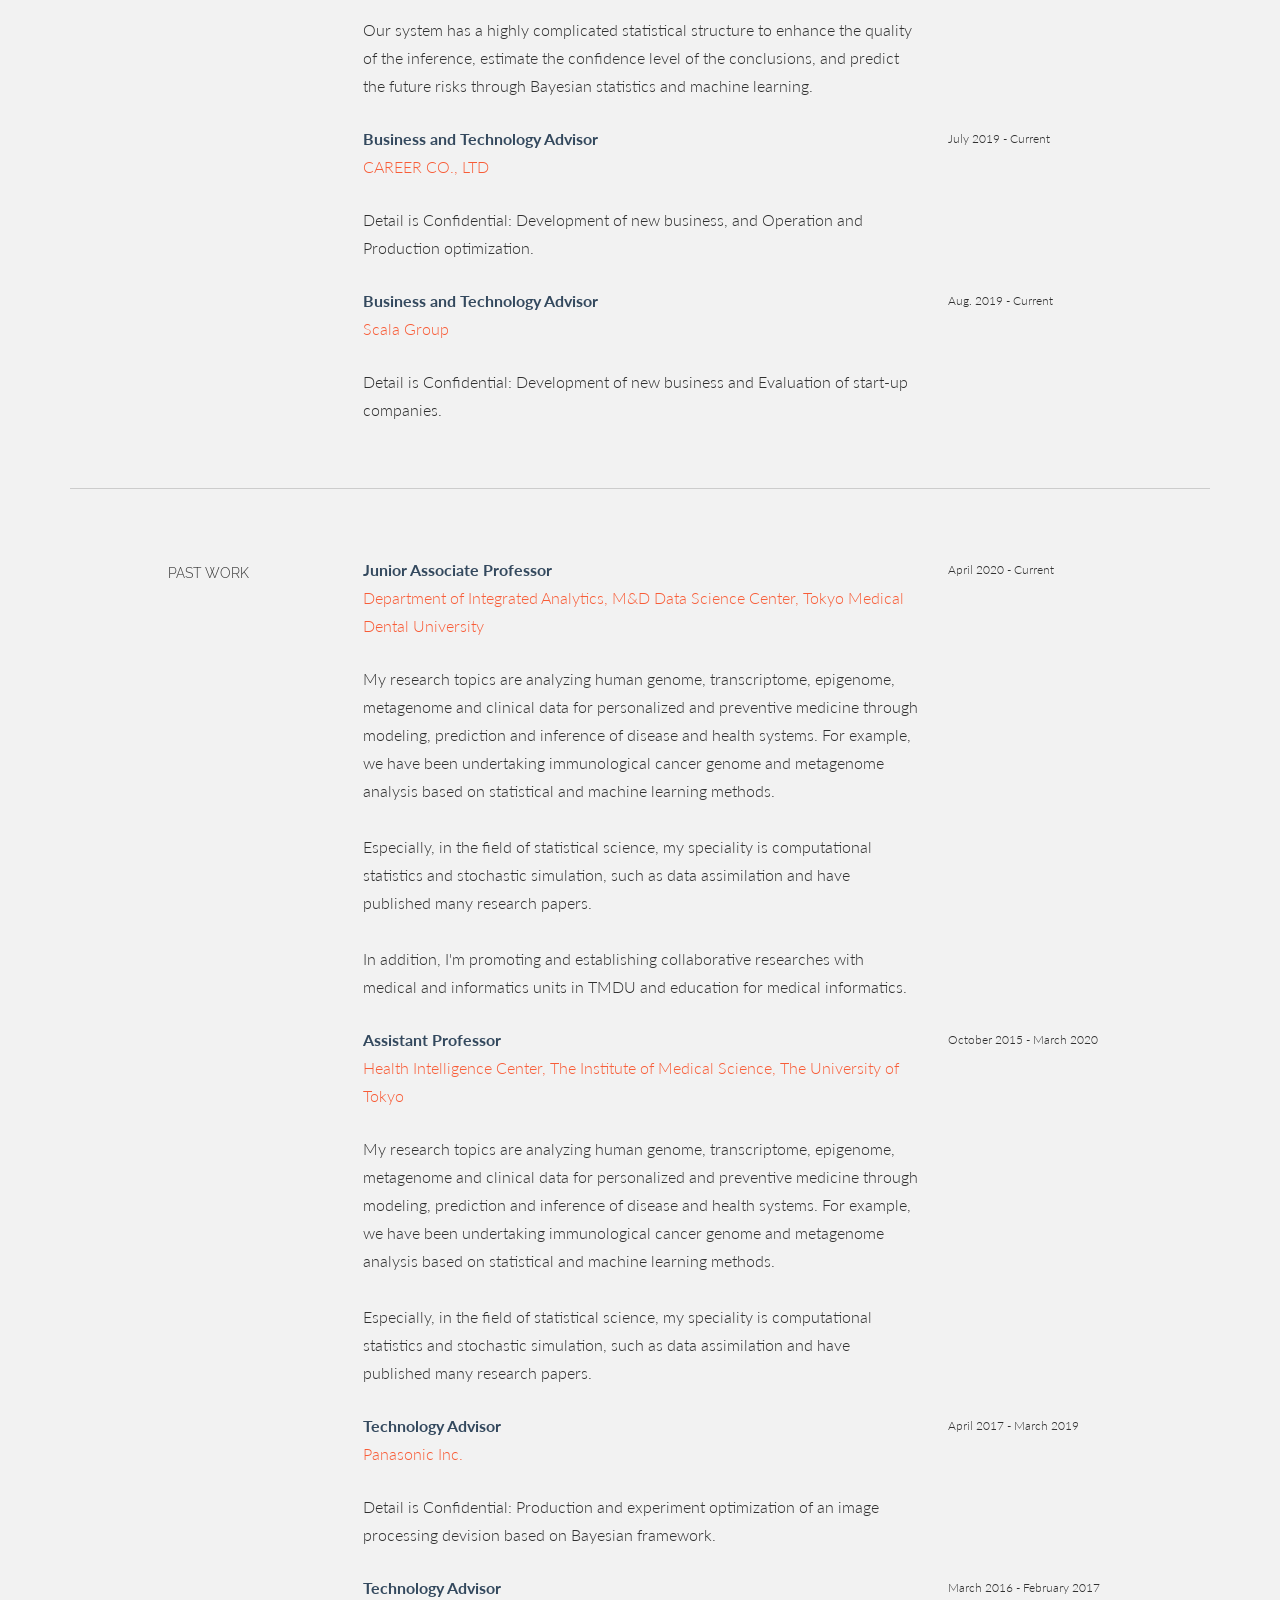
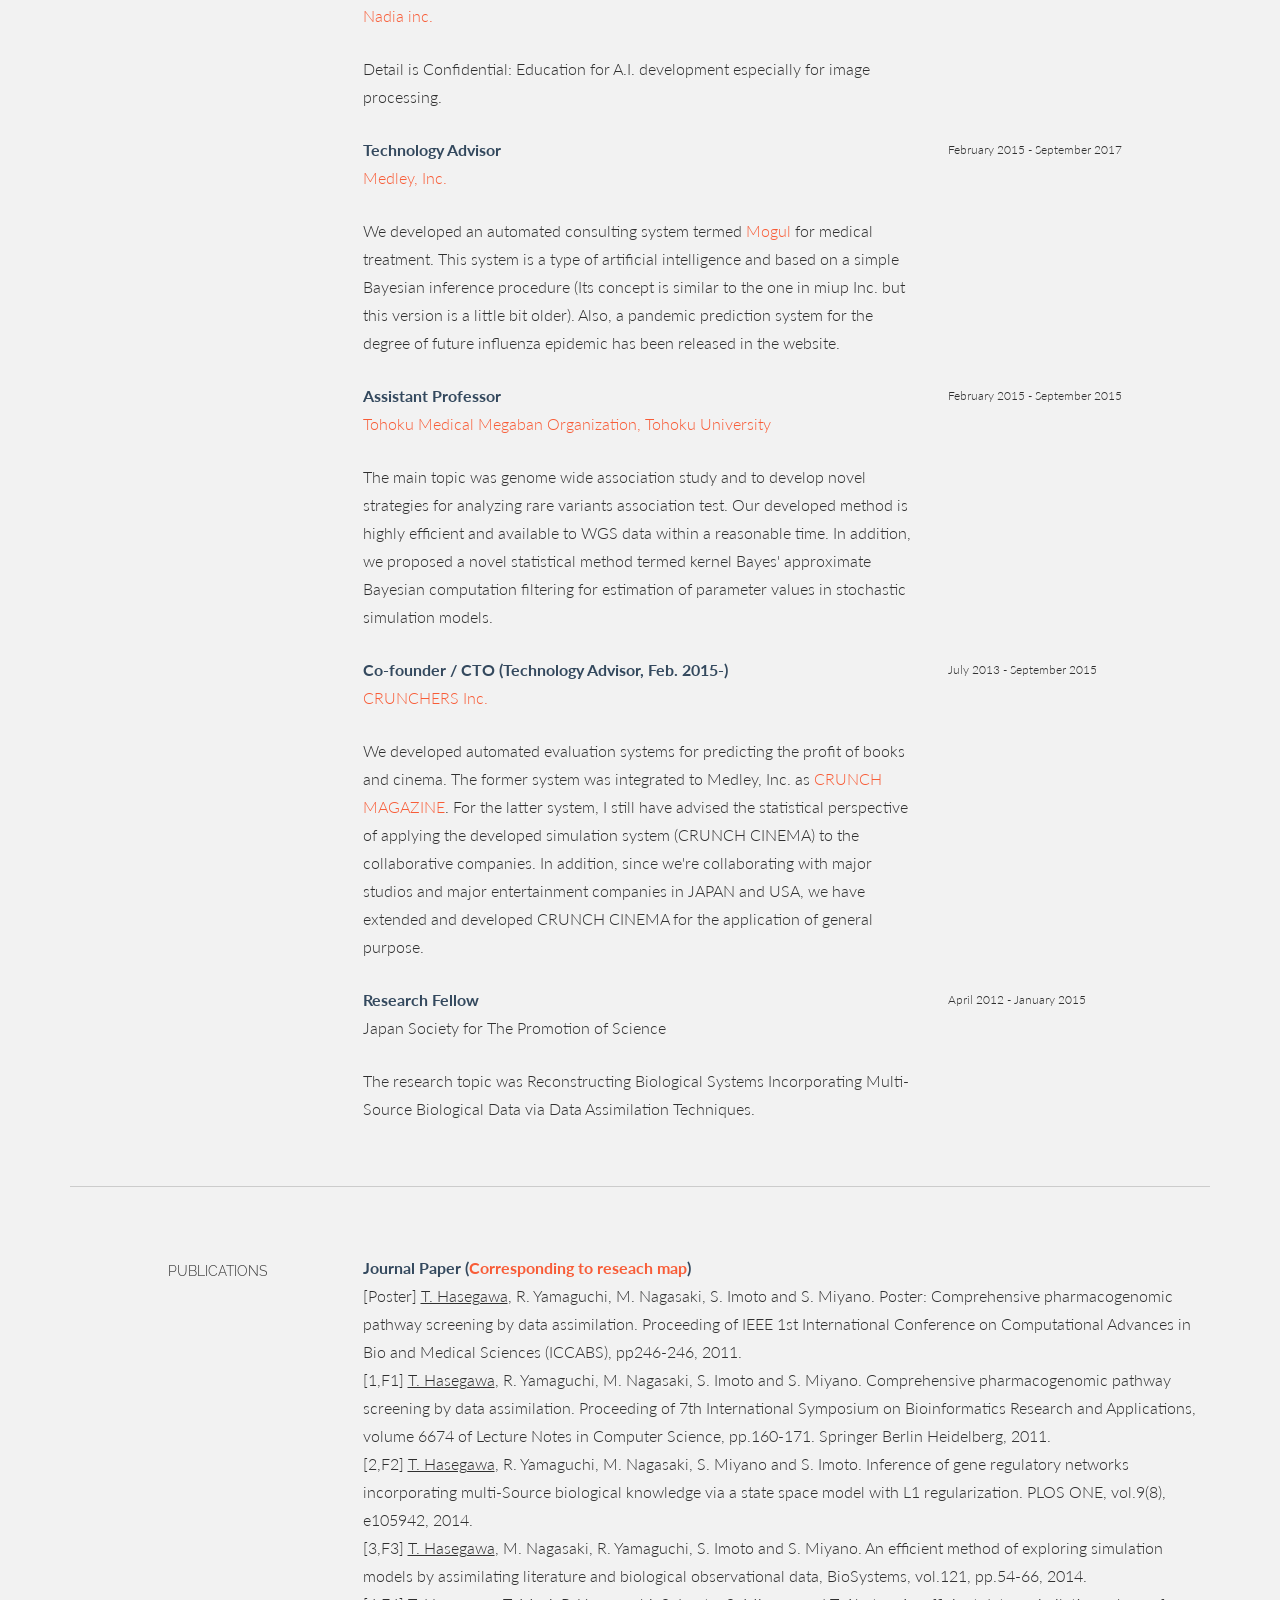
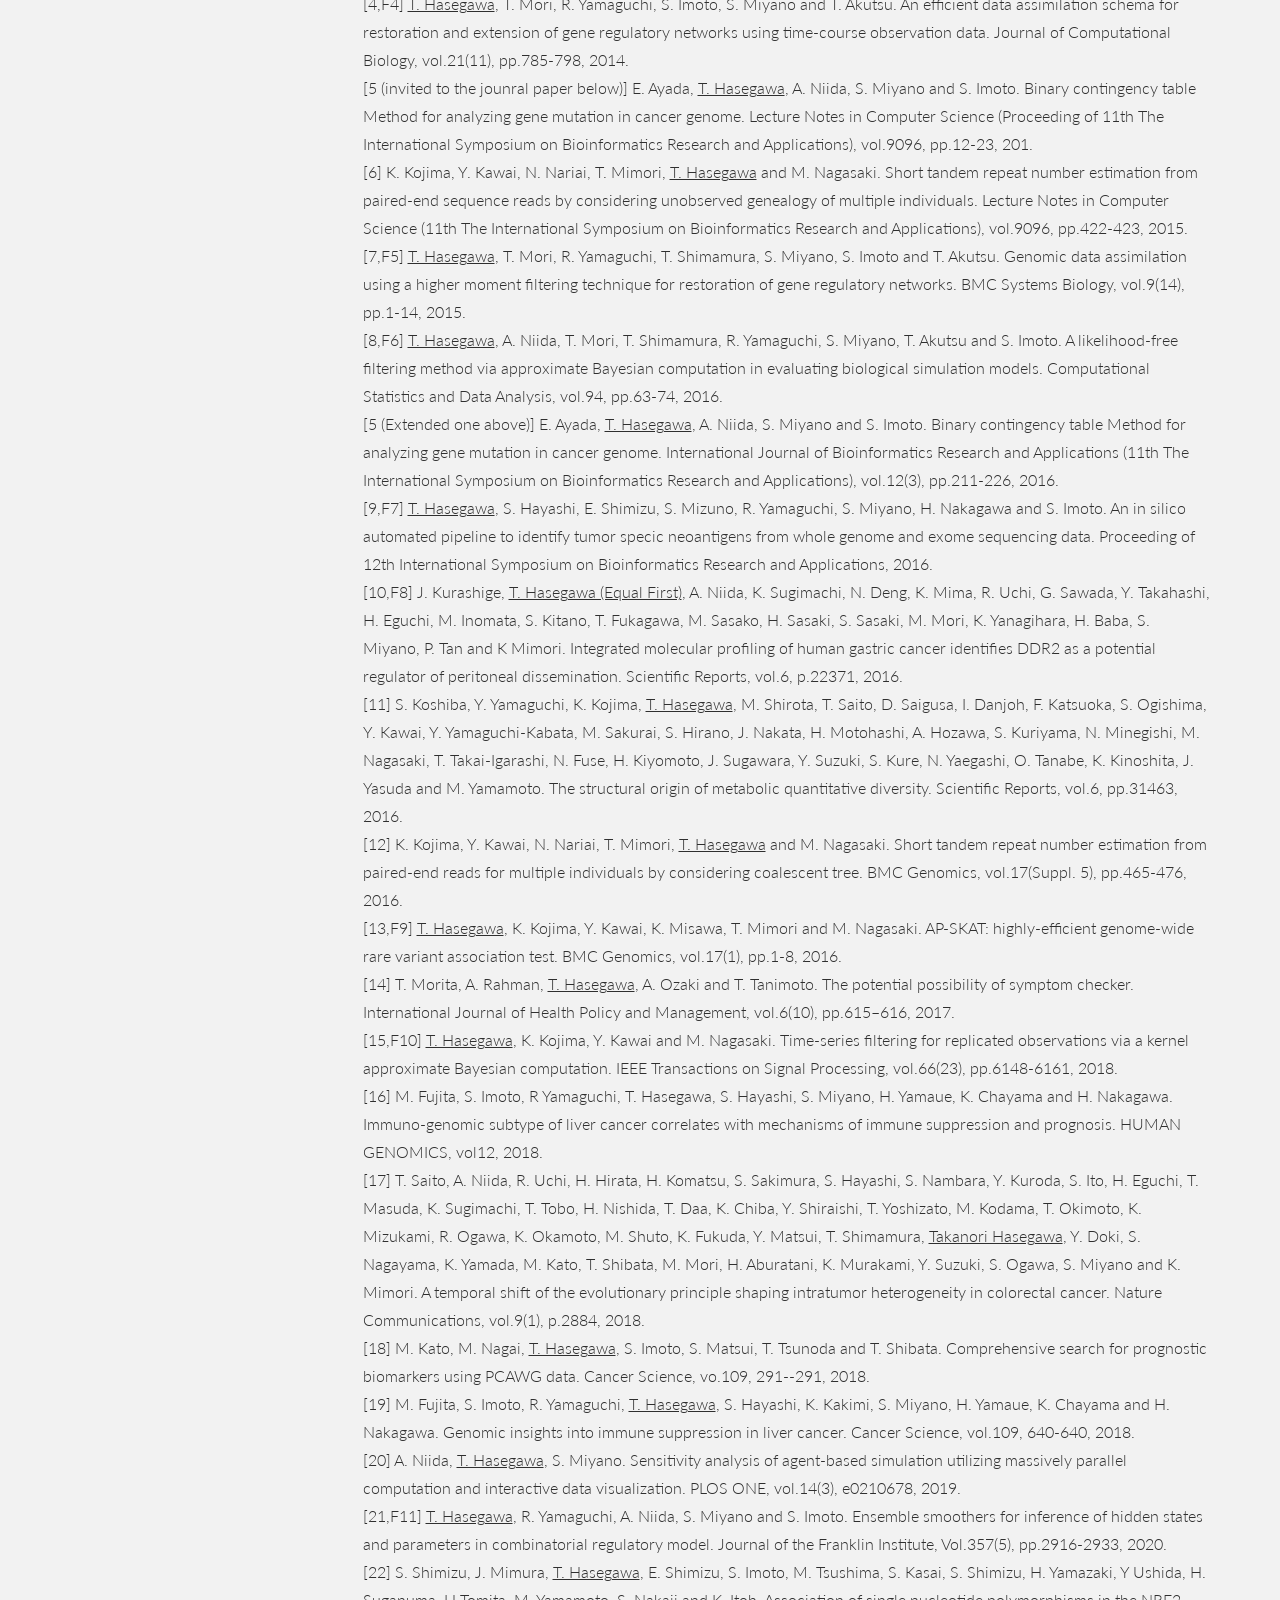
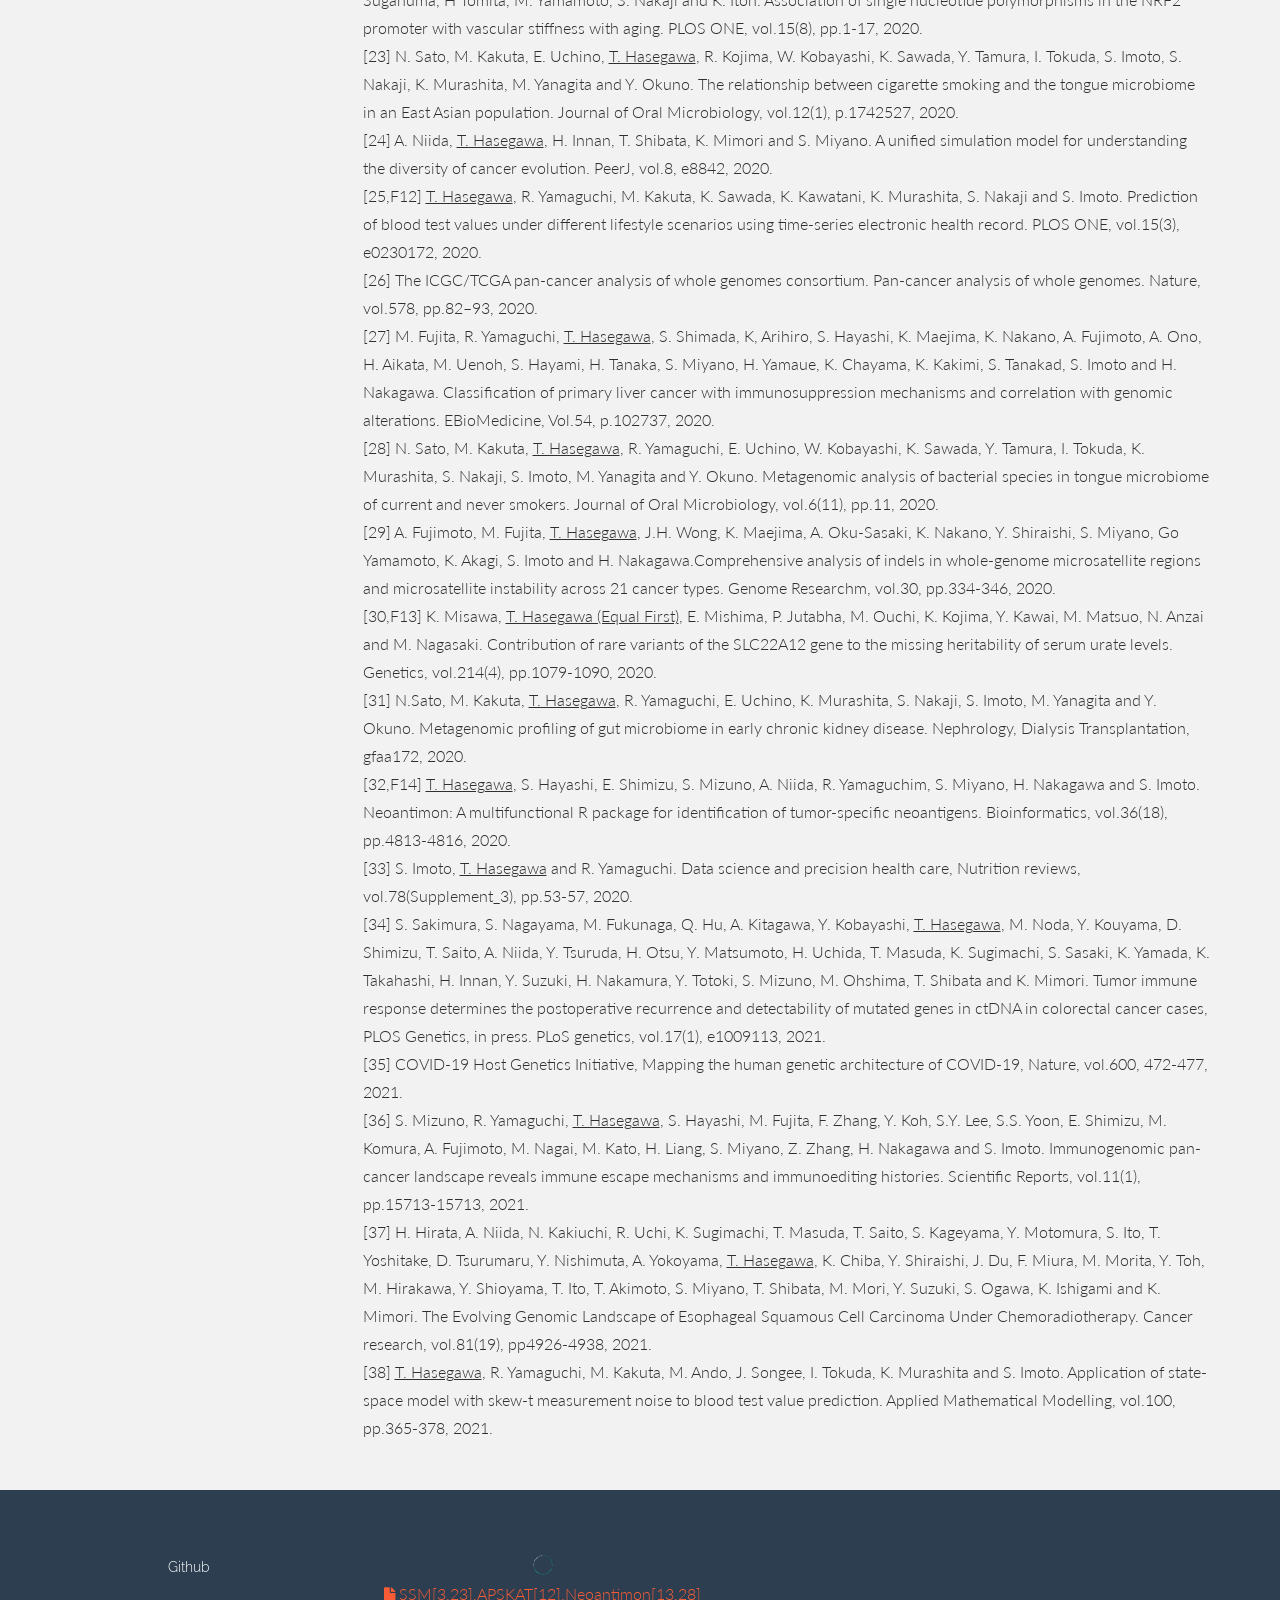
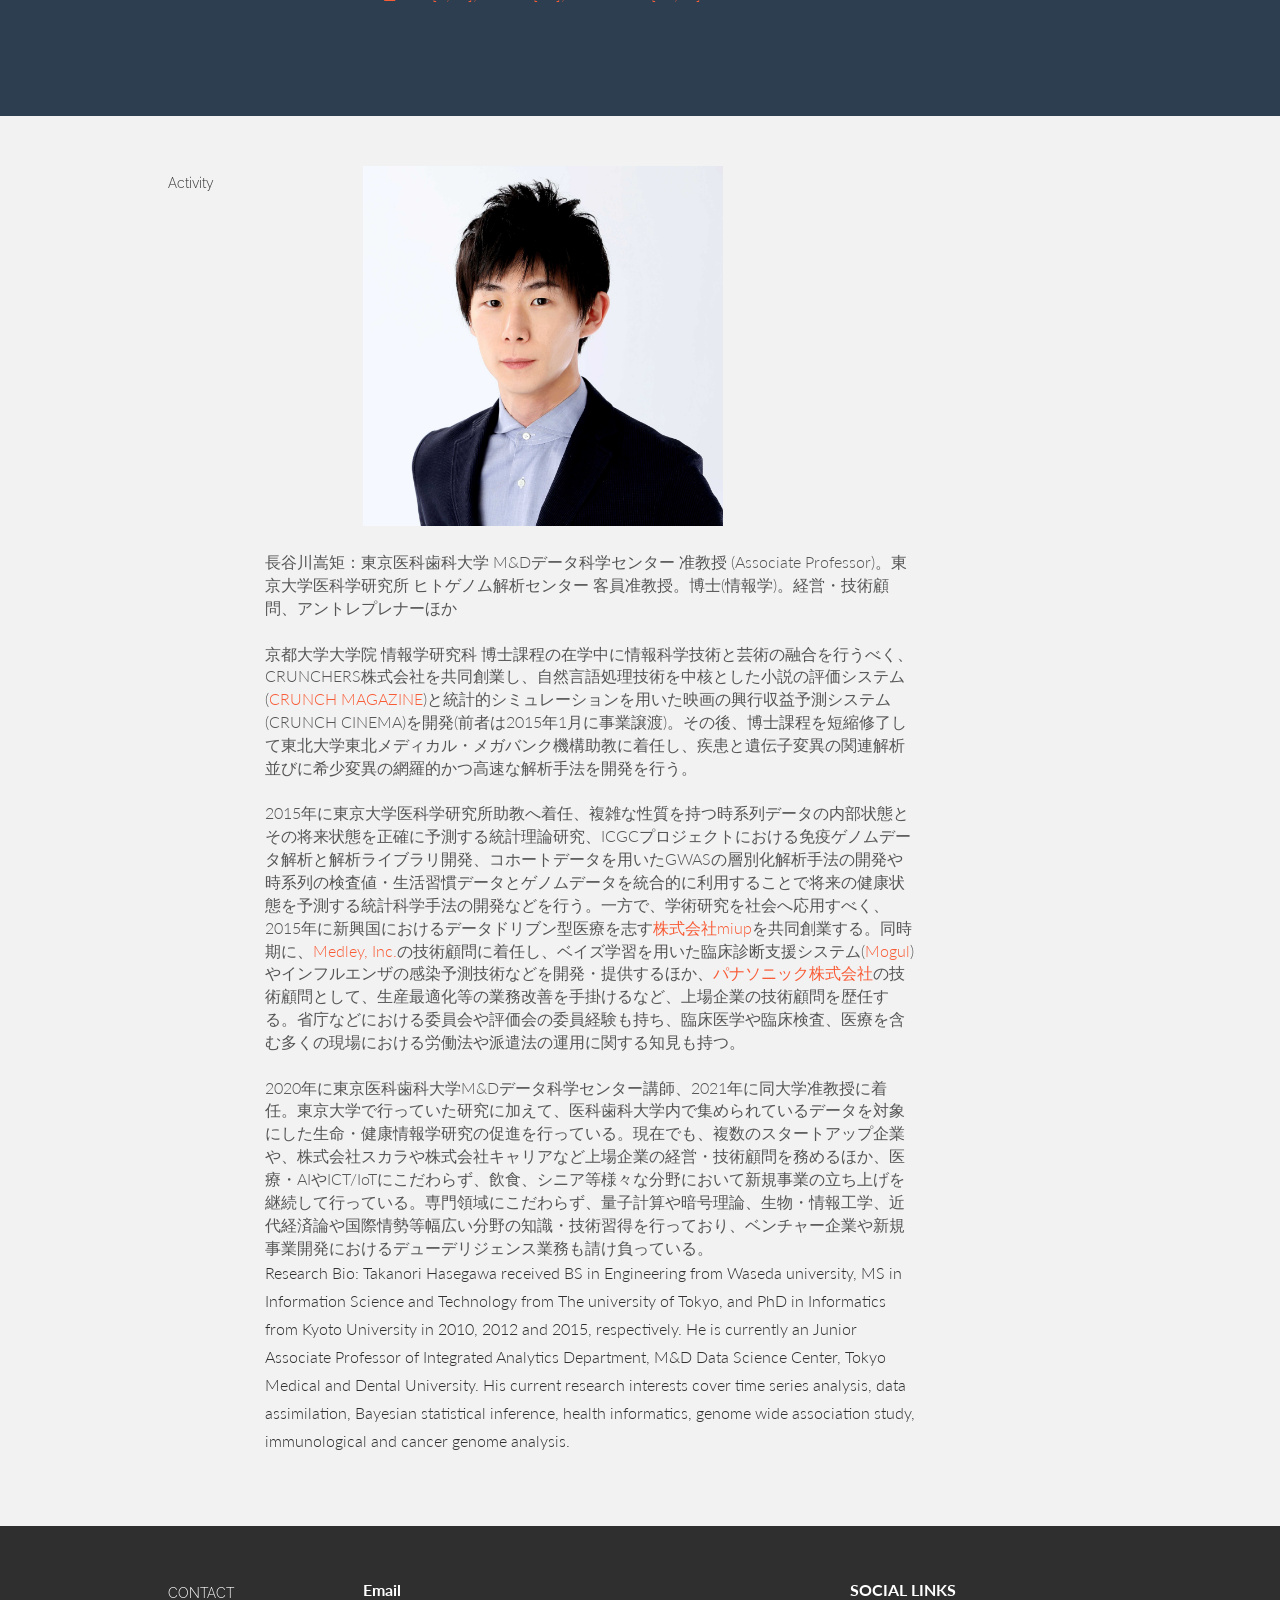
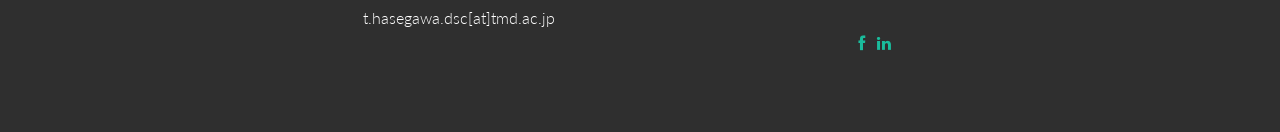
==== commit c76a7da7: "Update index.html" ====
--- a/index.html
+++ b/index.html
@@ -474,7 +474,7 @@
 	
 			2015年に東京大学医科学研究所助教へ着任、複雑な性質を持つ時系列データの内部状態とその将来状態を正確に予測する統計理論研究、ICGCプロジェクトにおける免疫ゲノムデータ解析と解析ライブラリ開発、コホートデータを用いたGWASの層別化解析手法の開発や時系列の検査値・生活習慣データとゲノムデータを統合的に利用することで将来の健康状態を予測する統計科学手法の開発などを行う。一方で、学術研究を社会へ応用すべく、2015年に新興国におけるデータドリブン型医療を志す<a href="http://miup.jp">株式会社miup</a>を共同創業する。同時期に、<a href="http://medley.life/">Medley, Inc.</a>の技術顧問に着任し、ベイズ学習を用いた臨床診断支援システム(<a href="http://medley.life/symptoms">Mogul</a>)やインフルエンザの感染予測技術などを開発・提供するほか、<a href="https://www.panasonic.com/jp/home.html">パナソニック株式会社</a>の技術顧問として、生産最適化等の業務改善を手掛けるなど、上場企業の技術顧問を歴任する。省庁などにおける委員会や評価会の委員経験も持ち、臨床医学や臨床検査、医療を含む多くの現場における労働法や派遣法の運用に関する知見も持つ。<br/><br/>
 
-			2020年に東京医科歯科大学M&Dデータ科学センター准教授に着任。東京大学で行っていた研究に加えて、医科歯科大学内で集められているデータを対象にした生命・健康情報学研究の促進を行っている。現在でも、複数のスタートアップ企業や、株式会社スカラや株式会社キャリアなど上場企業の経営・技術顧問を務めるほか、医療・AIやICT/IoTにこだわらず、飲食、シニア等様々な分野において新規事業の立ち上げを継続して行っている。専門領域にこだわらず、量子計算や暗号理論、生物・情報工学、近代経済論や国際情勢等幅広い分野の知識・技術習得を行っており、ベンチャー企業や新規事業開発におけるデューデリジェンス業務も請け負っている。
+			2020年に東京医科歯科大学M&Dデータ科学センター講師、2021年に同大学准教授に着任。東京大学で行っていた研究に加えて、医科歯科大学内で集められているデータを対象にした生命・健康情報学研究の促進を行っている。現在でも、複数のスタートアップ企業や、株式会社スカラや株式会社キャリアなど上場企業の経営・技術顧問を務めるほか、医療・AIやICT/IoTにこだわらず、飲食、シニア等様々な分野において新規事業の立ち上げを継続して行っている。専門領域にこだわらず、量子計算や暗号理論、生物・情報工学、近代経済論や国際情勢等幅広い分野の知識・技術習得を行っており、ベンチャー企業や新規事業開発におけるデューデリジェンス業務も請け負っている。
 
 			<p>Research Bio: Takanori Hasegawa received BS in Engineering from Waseda university, MS in Information Science and Technology from The university of Tokyo, and PhD in Informatics from Kyoto University in 2010, 2012 and 2015, respectively. He is currently an Junior Associate Professor of Integrated Analytics Department, M&D Data Science Center, Tokyo Medical and Dental University. His current research interests cover time series analysis, data assimilation, Bayesian statistical inference, health informatics, genome wide association study, immunological and cancer genome analysis. </p>
 		</div>
@@ -523,5 +523,3 @@
     <script src="assets/js/bootstrap.js"></script>
   </body>
 </html>
-BBBB
-BB
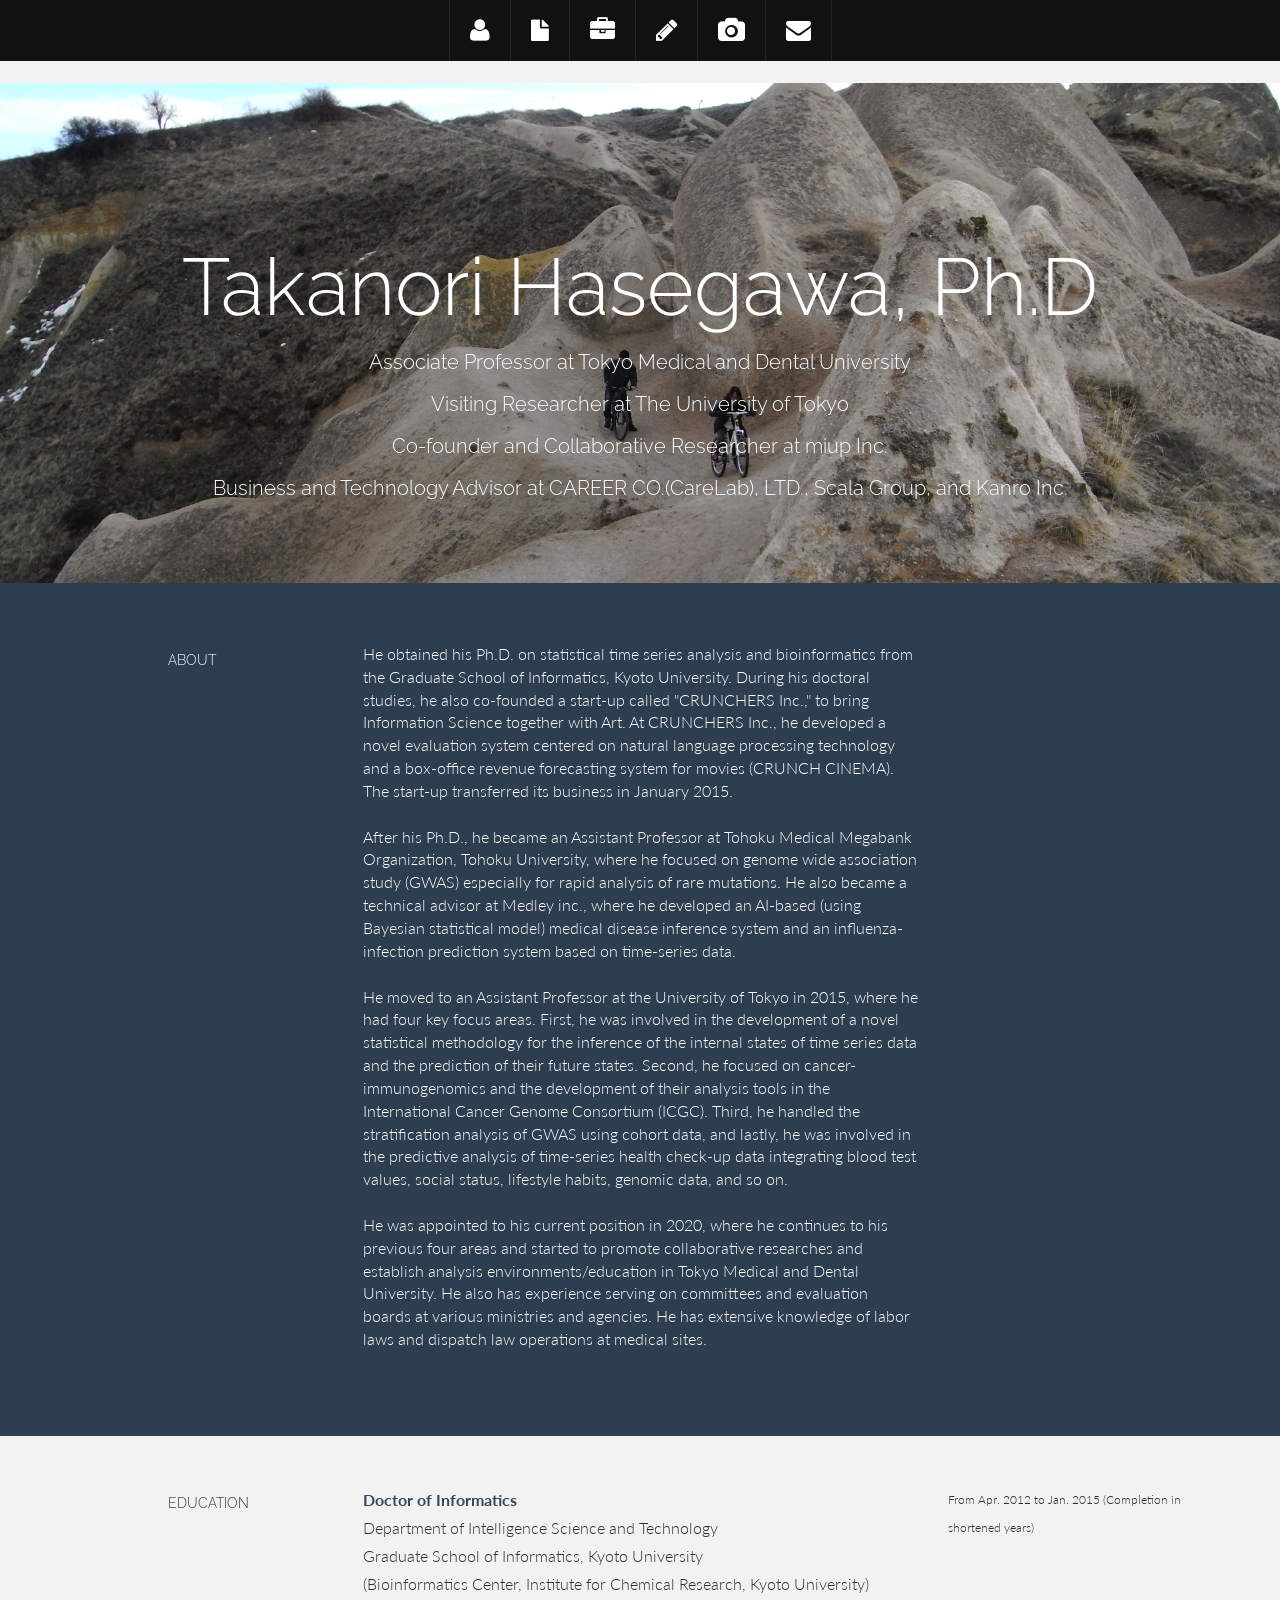
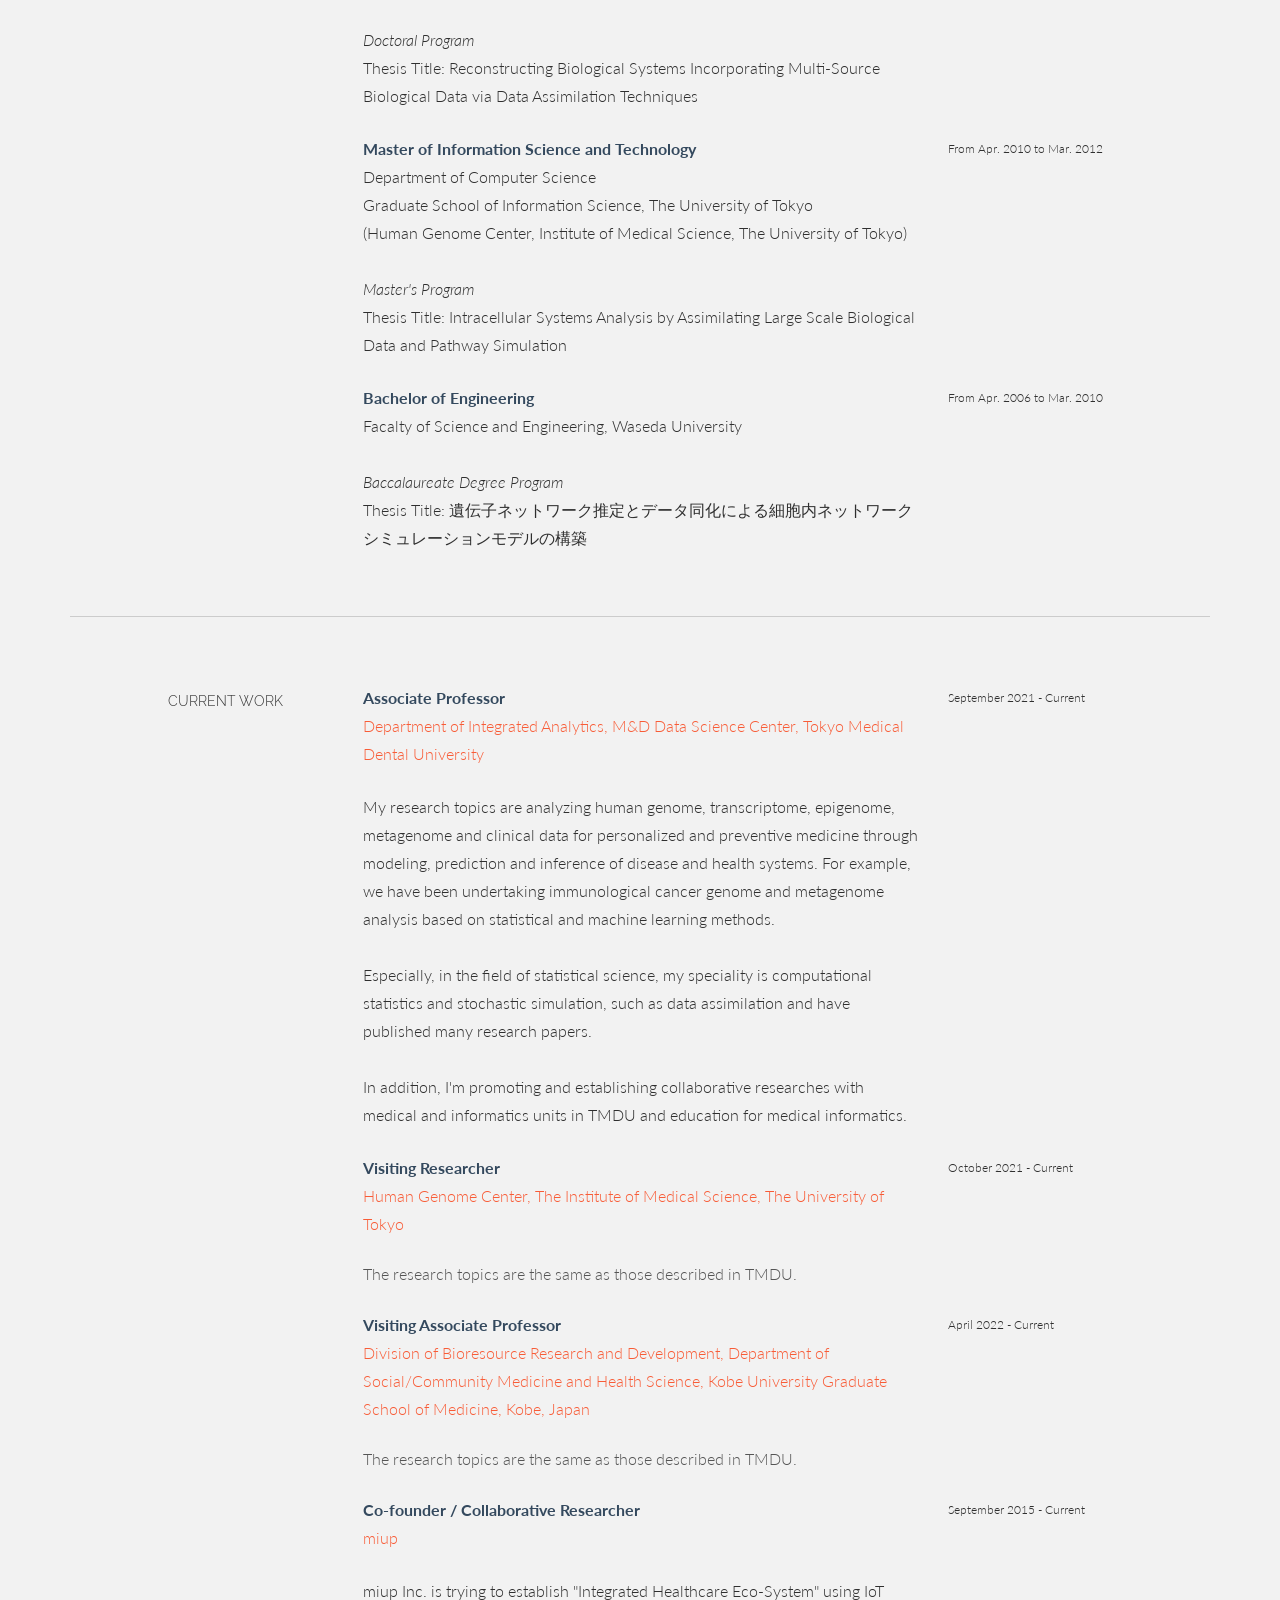
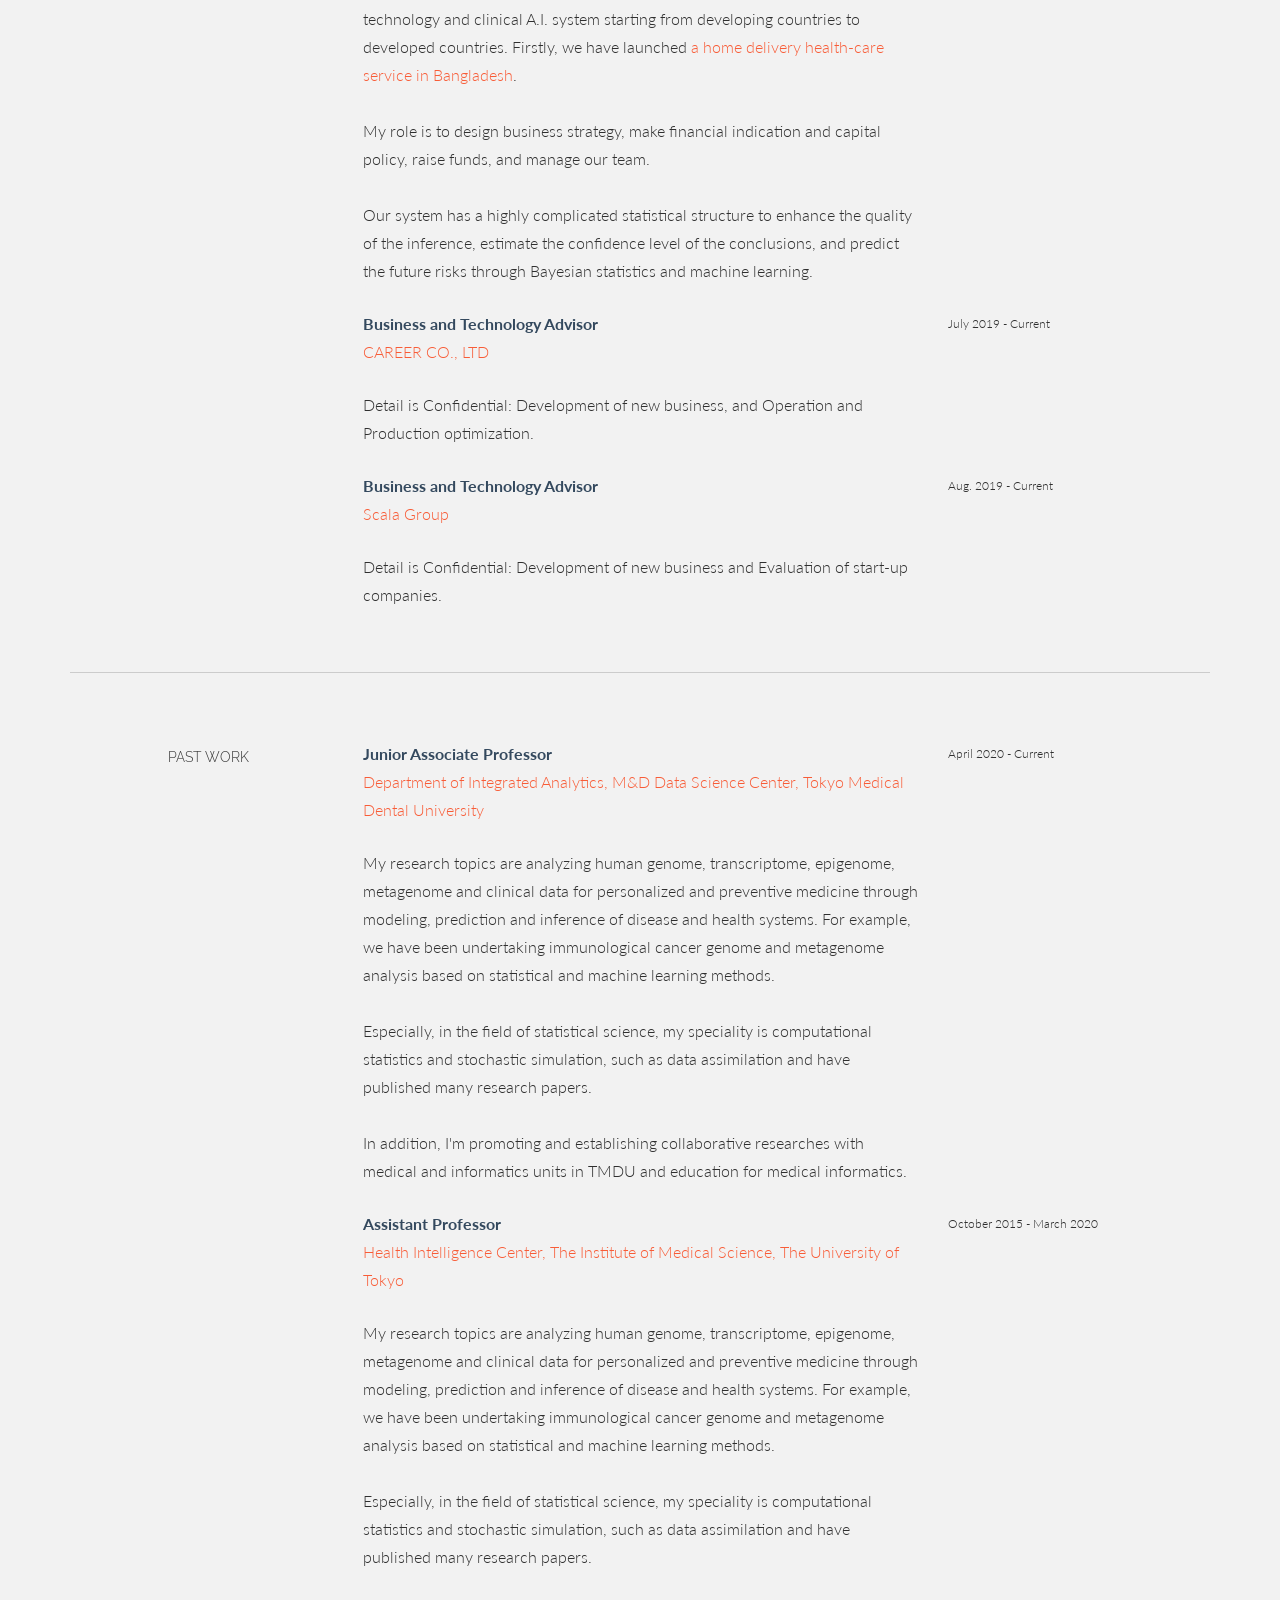
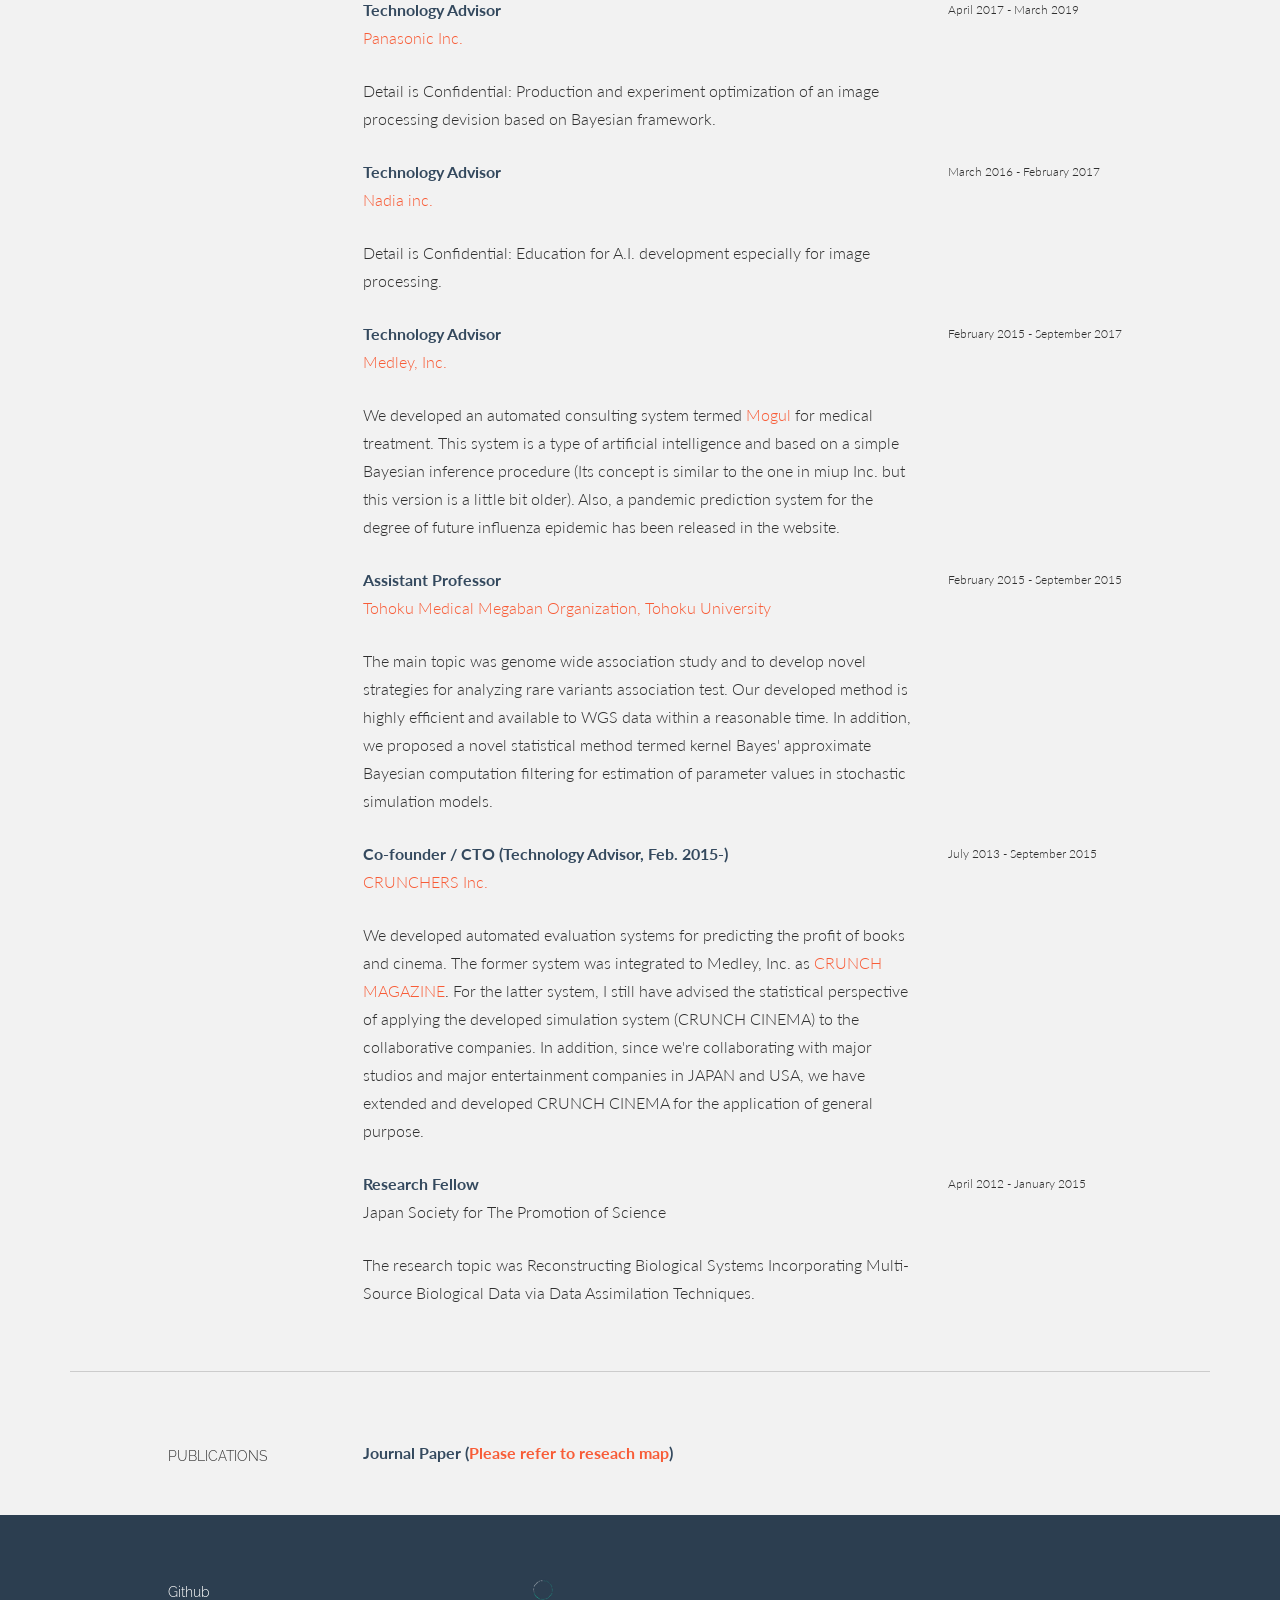
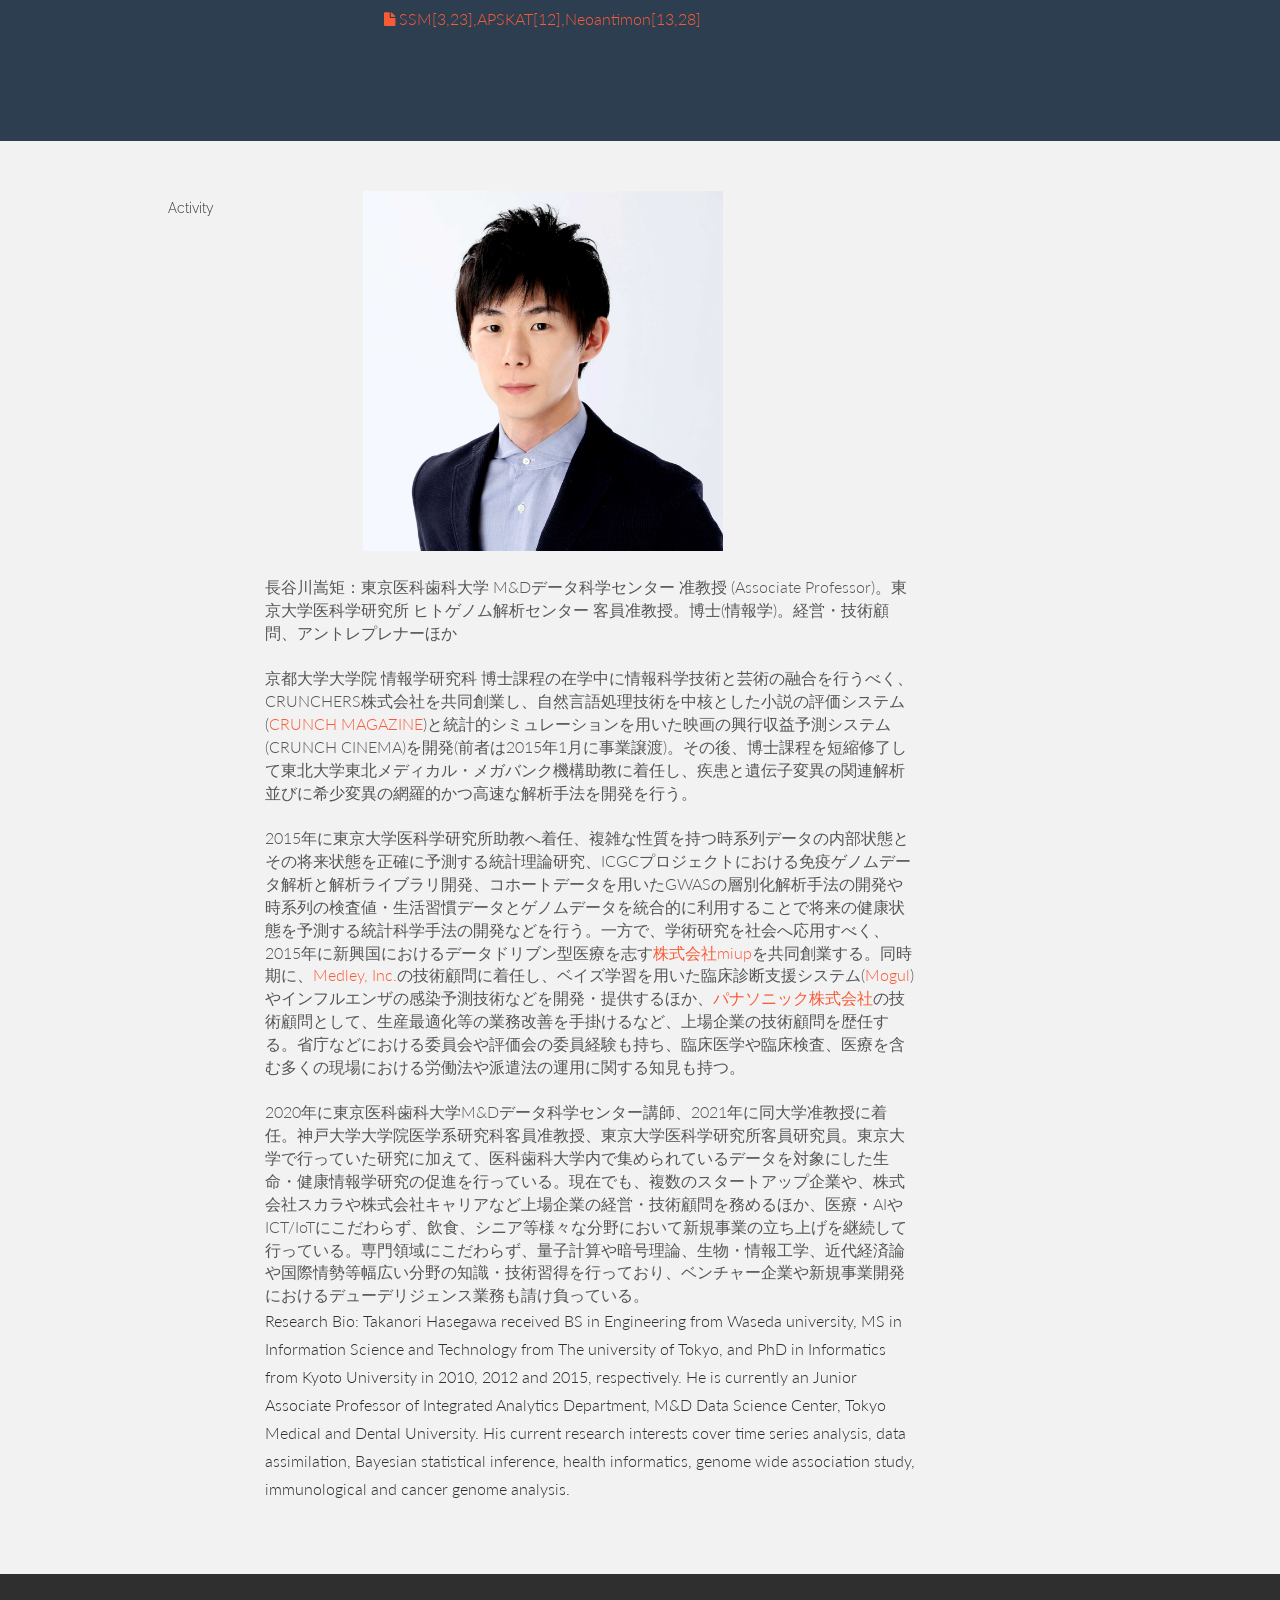
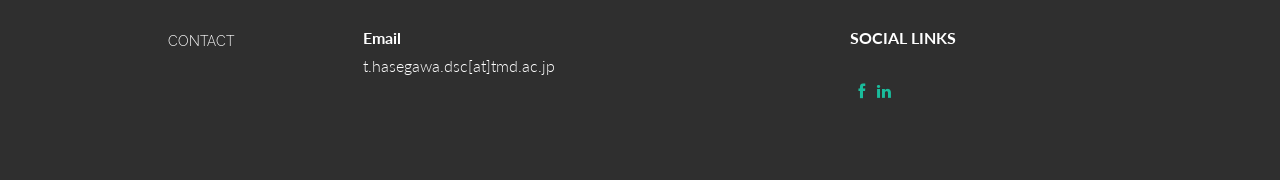
==== commit ee8508e3: "Update" ====
--- a/index.html
+++ b/index.html
@@ -63,7 +63,7 @@
 	    <h3>Associate Professor at Tokyo Medical and Dental University</h3>
 	    <h3>Visiting Researcher at The University of Tokyo</h3>
 	    <h3>Co-founder and Collaborative Researcher at miup Inc.</h3>
-	    <h3>Business and Technology Advisor at CAREER CO.(CareLab), LTD. and Scala Group.</h3>
+	    <h3>Business and Technology Advisor at CAREER CO.(CareLab), LTD., Scala Group, and Kanro Inc.</h3>
 	  </div><!--/.col-lg-12 -->
 	</div><!--/.row -->
       </div><!--/.container -->
@@ -184,6 +184,17 @@
 	<div class="col-lg-3">
 	  <p><sm>October 2021 - Current</sm></p>
 	</div>
+
+	<div class="col-lg-6 col-lg-offset-3">
+	  <p><t>Visiting Associate Professor</t><br/>
+	    <a href="https://www.hm-intelligence.com/">Division of Bioresource Research and Development, Department of Social/Community Medicine and Health Science, Kobe University Graduate School of Medicine, Kobe, Japan</a><br/>
+	  </p>
+	  The research topics are the same as those described in TMDU.
+	  <p>
+	</div>
+	<div class="col-lg-3">
+	  <p><sm>April 2022 - Current</sm></p>
+	</div>
 	
 	<div class="col-lg-6 col-lg-offset-3">
 	  <p><t>Co-founder / Collaborative Researcher</t><br/>
@@ -335,87 +346,9 @@
 	  <h5>PUBLICATIONS</h5>
 	</div>
 	<div class="col-lg-9">
-	  <p><t>Journal Paper (<a href="https://researchmap.jp/hase62">Corresponding to reseach map</a>)</t><br/>
-	    [Poster] <u>T. Hasegawa</u>, R. Yamaguchi, M. Nagasaki, S. Imoto and S. Miyano. Poster: Comprehensive pharmacogenomic pathway screening by data assimilation. Proceeding of IEEE 1st International Conference on Computational Advances in Bio and Medical Sciences (ICCABS), pp246-246, 2011.<br/>
-	    [1,F1] <u>T. Hasegawa</u>, R. Yamaguchi, M. Nagasaki, S. Imoto and S. Miyano. Comprehensive pharmacogenomic pathway screening by data assimilation. Proceeding of 7th International Symposium on Bioinformatics Research and Applications, volume 6674 of Lecture Notes in Computer Science, pp.160-171. Springer Berlin Heidelberg, 2011.<br/>
-
-	    [2,F2] <u>T. Hasegawa</u>, R. Yamaguchi, M. Nagasaki, S. Miyano and S. Imoto. Inference of gene regulatory networks incorporating multi-Source biological knowledge via a state space model with L1 regularization. PLOS ONE, vol.9(8), e105942, 2014.<br/>
-	    
-	    [3,F3] <u>T. Hasegawa</u>, M. Nagasaki, R. Yamaguchi, S. Imoto and S. Miyano. An efficient method of exploring simulation models by assimilating literature and biological observational data, BioSystems, vol.121, pp.54-66, 2014.<br/>
-	    
-	    [4,F4] <u>T. Hasegawa</u>, T. Mori, R. Yamaguchi, S. Imoto, S. Miyano and T. Akutsu. An efficient data assimilation schema for restoration and extension of gene regulatory networks using time-course observation data. Journal of Computational Biology, vol.21(11), pp.785-798, 2014.<br/>
-	    [5 (invited to the jounral paper below)] E. Ayada, <u>T. Hasegawa</u>, A. Niida, S. Miyano and S. Imoto. Binary contingency table Method for analyzing gene mutation in cancer genome. Lecture Notes in Computer Science (Proceeding of 11th The International Symposium on Bioinformatics Research and Applications), vol.9096, pp.12-23, 201.<br/>
-	    
-	    [6] K. Kojima, Y. Kawai, N. Nariai, T. Mimori, <u>T. Hasegawa</u> and M. Nagasaki. Short tandem repeat number estimation from paired-end sequence reads by considering unobserved genealogy of multiple individuals. Lecture Notes in Computer Science (11th The International Symposium on Bioinformatics Research and Applications), vol.9096, pp.422-423, 2015.<br/>
-
-	    [7,F5] <u>T. Hasegawa</u>, T. Mori, R. Yamaguchi, T. Shimamura, S. Miyano, S. Imoto and T. Akutsu. Genomic data assimilation using a higher moment filtering technique for restoration of gene regulatory networks. BMC Systems Biology, vol.9(14), pp.1-14, 2015.<br/>
-
-	    [8,F6] <u>T. Hasegawa</u>, A. Niida, T. Mori, T. Shimamura, R. Yamaguchi, S. Miyano, T. Akutsu and S. Imoto. A likelihood-free filtering method via approximate Bayesian computation in evaluating biological simulation models. Computational Statistics and Data Analysis, vol.94, pp.63-74, 2016.<br/>
-
-	    [5 (Extended one above)] E. Ayada, <u>T. Hasegawa</u>, A. Niida, S. Miyano and S. Imoto. Binary contingency table Method for analyzing gene mutation in cancer genome. International Journal of Bioinformatics Research and Applications (11th The International Symposium on Bioinformatics Research and Applications), vol.12(3), pp.211-226, 2016.<br/>
-	    
-
-	    [9,F7] <u>T. Hasegawa</u>, S. Hayashi, E. Shimizu, S. Mizuno, R. Yamaguchi, S. Miyano, H. Nakagawa and S. Imoto. An in silico automated pipeline to identify tumor specic neoantigens from whole genome and exome sequencing data. Proceeding of 12th International Symposium on Bioinformatics Research and Applications, 2016.<br/>
-	    
-	    [10,F8] J. Kurashige, <u>T. Hasegawa (Equal First)</u>, A. Niida, K. Sugimachi, N. Deng, K. Mima, R. Uchi, G. Sawada, Y. Takahashi, H. Eguchi, M. Inomata, S. Kitano, T. Fukagawa, M. Sasako, H. Sasaki, S. Sasaki, M. Mori, K. Yanagihara, H. Baba, S. Miyano, P. Tan and K Mimori. Integrated molecular profiling of human gastric cancer identifies DDR2 as a potential regulator of peritoneal dissemination. Scientific Reports, vol.6, p.22371, 2016.<br/>
-
-	    [11] S. Koshiba, Y. Yamaguchi, K. Kojima, <u>T. Hasegawa</u>, M. Shirota, T. Saito, D. Saigusa, I. Danjoh, F. Katsuoka, S. Ogishima, Y. Kawai, Y. Yamaguchi-Kabata, M. Sakurai, S. Hirano, J. Nakata, H. Motohashi, A. Hozawa, S. Kuriyama, N. Minegishi, M. Nagasaki, T. Takai-Igarashi, N. Fuse, H. Kiyomoto, J. Sugawara, Y. Suzuki, S. Kure, N. Yaegashi, O. Tanabe, K. Kinoshita, J. Yasuda and M. Yamamoto. The structural origin of metabolic quantitative diversity. Scientific Reports, vol.6, pp.31463, 2016.<br/>
-	    
-	    [12] K. Kojima, Y. Kawai, N. Nariai, T. Mimori, <u>T. Hasegawa</u> and M. Nagasaki. Short tandem repeat number estimation from paired-end reads for multiple individuals by considering coalescent tree. BMC Genomics, vol.17(Suppl. 5), pp.465-476, 2016.<br/>
-
-	    [13,F9] <u>T. Hasegawa</u>, K. Kojima, Y. Kawai, K. Misawa, T. Mimori and M. Nagasaki. AP-SKAT: highly-efficient genome-wide rare variant association test. BMC Genomics, vol.17(1), pp.1-8, 2016.<br>
-	    
-	    [14] T. Morita, A. Rahman, <u>T. Hasegawa</u>, A. Ozaki and T. Tanimoto. The potential possibility of symptom checker. International Journal of Health Policy and Management, vol.6(10), pp.615–616, 2017. <br>
-
-	    [15,F10] <u>T. Hasegawa</u>, K. Kojima, Y. Kawai and M. Nagasaki. Time-series filtering for replicated observations via a kernel approximate Bayesian computation. IEEE Transactions on Signal Processing, vol.66(23), pp.6148-6161, 2018. <br/>
-
-	    [16] M. Fujita, S. Imoto, R Yamaguchi, T. Hasegawa, S. Hayashi, S. Miyano, H. Yamaue, K. Chayama and H. Nakagawa. Immuno-genomic subtype of liver cancer correlates with mechanisms of immune suppression and prognosis. HUMAN GENOMICS, vol12, 2018. <br/>
-
-	    [17] T. Saito, A. Niida, R. Uchi, H. Hirata, H. Komatsu, S. Sakimura, S. Hayashi, S. Nambara, Y. Kuroda, S. Ito, H. Eguchi, T. Masuda, K. Sugimachi, T. Tobo, H. Nishida, T. Daa, K. Chiba, Y. Shiraishi, T. Yoshizato, M. Kodama, T. Okimoto, K. Mizukami, R. Ogawa, K. Okamoto, M. Shuto, K. Fukuda, Y. Matsui, T. Shimamura, <u>Takanori Hasegawa</u>, Y. Doki, S. Nagayama, K. Yamada, M. Kato, T. Shibata, M. Mori, H. Aburatani, K. Murakami, Y. Suzuki, S. Ogawa, S. Miyano and K. Mimori. A temporal shift of the evolutionary principle shaping intratumor heterogeneity in colorectal cancer. Nature Communications, vol.9(1), p.2884, 2018. <br/>
-	    
-	    [18] M. Kato, M. Nagai, <u>T. Hasegawa</u>, S. Imoto, S. Matsui, T. Tsunoda and T. Shibata. Comprehensive search for prognostic biomarkers using PCAWG data. Cancer Science, vo.109, 291--291, 2018. <br/>
-	    
-	    [19] M. Fujita, S. Imoto, R. Yamaguchi, <u>T. Hasegawa</u>, S. Hayashi, K. Kakimi, S. Miyano, H. Yamaue, K. Chayama and H. Nakagawa. Genomic insights into immune suppression in liver cancer. Cancer Science, vol.109, 640-640, 2018. <br/>
-
-	    [20] A. Niida, <u>T. Hasegawa</u>, S. Miyano. Sensitivity analysis of agent-based simulation utilizing massively parallel computation and interactive data visualization. PLOS ONE, vol.14(3), e0210678, 2019. <br/>
-
-	    [21,F11] <u>T. Hasegawa</u>, R. Yamaguchi, A. Niida, S. Miyano and S. Imoto. Ensemble smoothers for inference of hidden states and parameters in combinatorial regulatory model. Journal of the Franklin Institute, Vol.357(5), pp.2916-2933, 2020. <br/>
-
-	    [22] S. Shimizu, J. Mimura, <u>T. Hasegawa</u>, E. Shimizu, S. Imoto, M. Tsushima, S. Kasai, S. Shimizu, H. Yamazaki, Y Ushida, H. Suganuma, H Tomita, M. Yamamoto, S. Nakaji and K. Itoh. Association of single nucleotide polymorphisms in the NRF2 promoter with vascular stiffness with aging. PLOS ONE, vol.15(8), pp.1-17, 2020.<br/>
-
-	    [23] N. Sato, M. Kakuta, E. Uchino, <u>T. Hasegawa</u>, R. Kojima, W. Kobayashi, K. Sawada, Y. Tamura, I. Tokuda, S. Imoto, S. Nakaji, K. Murashita, M. Yanagita and Y. Okuno. The relationship between cigarette smoking and the tongue microbiome in an East Asian population. Journal of Oral Microbiology, vol.12(1), p.1742527, 2020.<br/>
-	    
-	    [24] A. Niida, <u>T. Hasegawa</u>, H. Innan, T. Shibata, K. Mimori and S. Miyano. A unified simulation model for understanding the diversity of cancer evolution. PeerJ, vol.8, e8842, 2020. <br/>
-
-	    [25,F12] <u>T. Hasegawa</u>, R. Yamaguchi, M. Kakuta, K. Sawada, K. Kawatani, K. Murashita, S. Nakaji and S. Imoto.  Prediction of blood test values under different lifestyle scenarios using time-series electronic health record. PLOS ONE, vol.15(3), e0230172, 2020. <br/>
-
-	    [26] The ICGC/TCGA pan-cancer analysis of whole genomes consortium. Pan-cancer analysis of whole genomes. Nature, vol.578, pp.82–93, 2020. <br/>
-	    
-	    [27] M. Fujita, R. Yamaguchi, <u>T. Hasegawa</u>, S. Shimada, K, Arihiro, S. Hayashi, K. Maejima, K. Nakano, A. Fujimoto, A. Ono, H. Aikata, M. Uenoh, S. Hayami, H. Tanaka, S. Miyano, H. Yamaue, K. Chayama, K. Kakimi, S. Tanakad, S. Imoto and H. Nakagawa. Classification of primary liver cancer with immunosuppression mechanisms and correlation with genomic alterations. EBioMedicine, Vol.54, p.102737, 2020. <br/>
-
-	    [28] N. Sato, M. Kakuta, <u>T. Hasegawa</u>, R. Yamaguchi, E. Uchino, W. Kobayashi, K. Sawada, Y. Tamura, I. Tokuda, K. Murashita, S. Nakaji, S. Imoto, M. Yanagita and Y. Okuno. Metagenomic analysis of bacterial species in tongue microbiome of current and never smokers. Journal of Oral Microbiology, vol.6(11), pp.11, 2020. <br/>
-	    
-	    [29] A. Fujimoto, M. Fujita, <u>T. Hasegawa</u>, J.H. Wong, K. Maejima, A. Oku-Sasaki, K. Nakano, Y. Shiraishi, S. Miyano, Go Yamamoto, K. Akagi, S. Imoto and H. Nakagawa.Comprehensive analysis of indels in whole-genome microsatellite regions and microsatellite instability across 21 cancer types. Genome Researchm, vol.30, pp.334-346, 2020.<br/>
-
-	    [30,F13] K. Misawa, <u>T. Hasegawa (Equal First)</u>, E. Mishima, P. Jutabha, M. Ouchi, K. Kojima, Y. Kawai, M. Matsuo, N. Anzai and M. Nagasaki. Contribution of rare variants of the SLC22A12 gene to the missing heritability of serum urate levels. Genetics, vol.214(4), pp.1079-1090, 2020.<br/>
-
-	    [31] N.Sato, M. Kakuta, <u>T. Hasegawa</u>, R. Yamaguchi, E. Uchino, K. Murashita, S. Nakaji, S. Imoto, M. Yanagita and Y. Okuno. Metagenomic profiling of gut microbiome in early chronic kidney disease. Nephrology, Dialysis Transplantation, gfaa172, 2020. <br/>
-
-	    [32,F14] <u>T. Hasegawa</u>, S. Hayashi, E. Shimizu, S. Mizuno, A. Niida, R. Yamaguchim, S. Miyano, H. Nakagawa and S. Imoto. Neoantimon: A multifunctional R package for identification of tumor-specific neoantigens. Bioinformatics, vol.36(18), pp.4813-4816, 2020. <br/>
-
-	    [33] S. Imoto, <u>T. Hasegawa</u> and R. Yamaguchi. Data science and precision health care, Nutrition reviews, vol.78(Supplement_3), pp.53-57, 2020.<br/>
-
-	    [34] S. Sakimura, S. Nagayama, M. Fukunaga, Q. Hu, A. Kitagawa, Y. Kobayashi, <u>T. Hasegawa</u>, M. Noda, Y. Kouyama, D. Shimizu, T. Saito, A. Niida, Y. Tsuruda, H. Otsu, Y. Matsumoto, H. Uchida, T. Masuda, K. Sugimachi, S. Sasaki, K. Yamada, K. Takahashi, H. Innan, Y. Suzuki, H. Nakamura, Y. Totoki, S. Mizuno, M. Ohshima, T. Shibata and K. Mimori. Tumor immune response determines the postoperative recurrence and detectability of mutated genes in ctDNA in colorectal cancer cases, PLOS Genetics, in press. PLoS genetics, vol.17(1), e1009113, 2021. <br/>
-
-	    [35] COVID-19 Host Genetics Initiative, Mapping the human genetic architecture of COVID-19, Nature, vol.600, 472-477, 2021. <br/>
-
-	    [36] S. Mizuno, R. Yamaguchi, <u>T. Hasegawa</u>, S. Hayashi, M. Fujita, F. Zhang, Y. Koh, S.Y. Lee, S.S. Yoon, E. Shimizu, M. Komura, A. Fujimoto, M. Nagai, M. Kato, H. Liang, S. Miyano, Z. Zhang, H. Nakagawa and S. Imoto. Immunogenomic pan-cancer landscape reveals immune escape mechanisms and immunoediting histories. Scientific Reports, vol.11(1), pp.15713-15713, 2021. <br/>
-	    [37] H. Hirata, A. Niida, N. Kakiuchi, R. Uchi, K. Sugimachi, T. Masuda, T. Saito, S. Kageyama, Y. Motomura, S. Ito, T. Yoshitake, D. Tsurumaru, Y. Nishimuta, A. Yokoyama, <u>T. Hasegawa</u>, K. Chiba, Y. Shiraishi, J. Du, F. Miura, M. Morita, Y. Toh, M. Hirakawa, Y. Shioyama, T. Ito, T. Akimoto, S. Miyano, T. Shibata, M. Mori, Y. Suzuki, S. Ogawa, K. Ishigami and K. Mimori. The Evolving Genomic Landscape of Esophageal Squamous Cell Carcinoma Under Chemoradiotherapy. Cancer research, vol.81(19), pp4926-4938, 2021. <br/>
-	    
-	    [38] <u>T. Hasegawa</u>, R. Yamaguchi, M. Kakuta, M. Ando, J. Songee, I. Tokuda, K. Murashita and S. Imoto. Application of state-space model with skew-t measurement noise to blood test value prediction. Applied Mathematical Modelling, vol.100, pp.365-378, 2021. <br/>
-	  </p>
-	</div>
-      </div><!--/.row -->
+	  <p><t>Journal Paper (<a href="https://researchmap.jp/hase62">Please refer to reseach map</a>)</t><br/> </p>
+	</div>
+     </div><!--/.row -->
       <br>
     </div><!--/.container -->
     
@@ -474,7 +407,7 @@
 	
 			2015年に東京大学医科学研究所助教へ着任、複雑な性質を持つ時系列データの内部状態とその将来状態を正確に予測する統計理論研究、ICGCプロジェクトにおける免疫ゲノムデータ解析と解析ライブラリ開発、コホートデータを用いたGWASの層別化解析手法の開発や時系列の検査値・生活習慣データとゲノムデータを統合的に利用することで将来の健康状態を予測する統計科学手法の開発などを行う。一方で、学術研究を社会へ応用すべく、2015年に新興国におけるデータドリブン型医療を志す<a href="http://miup.jp">株式会社miup</a>を共同創業する。同時期に、<a href="http://medley.life/">Medley, Inc.</a>の技術顧問に着任し、ベイズ学習を用いた臨床診断支援システム(<a href="http://medley.life/symptoms">Mogul</a>)やインフルエンザの感染予測技術などを開発・提供するほか、<a href="https://www.panasonic.com/jp/home.html">パナソニック株式会社</a>の技術顧問として、生産最適化等の業務改善を手掛けるなど、上場企業の技術顧問を歴任する。省庁などにおける委員会や評価会の委員経験も持ち、臨床医学や臨床検査、医療を含む多くの現場における労働法や派遣法の運用に関する知見も持つ。<br/><br/>
 
-			2020年に東京医科歯科大学M&Dデータ科学センター講師、2021年に同大学准教授に着任。東京大学で行っていた研究に加えて、医科歯科大学内で集められているデータを対象にした生命・健康情報学研究の促進を行っている。現在でも、複数のスタートアップ企業や、株式会社スカラや株式会社キャリアなど上場企業の経営・技術顧問を務めるほか、医療・AIやICT/IoTにこだわらず、飲食、シニア等様々な分野において新規事業の立ち上げを継続して行っている。専門領域にこだわらず、量子計算や暗号理論、生物・情報工学、近代経済論や国際情勢等幅広い分野の知識・技術習得を行っており、ベンチャー企業や新規事業開発におけるデューデリジェンス業務も請け負っている。
+			2020年に東京医科歯科大学M&Dデータ科学センター講師、2021年に同大学准教授に着任。神戸大学大学院医学系研究科客員准教授、東京大学医科学研究所客員研究員。東京大学で行っていた研究に加えて、医科歯科大学内で集められているデータを対象にした生命・健康情報学研究の促進を行っている。現在でも、複数のスタートアップ企業や、株式会社スカラや株式会社キャリアなど上場企業の経営・技術顧問を務めるほか、医療・AIやICT/IoTにこだわらず、飲食、シニア等様々な分野において新規事業の立ち上げを継続して行っている。専門領域にこだわらず、量子計算や暗号理論、生物・情報工学、近代経済論や国際情勢等幅広い分野の知識・技術習得を行っており、ベンチャー企業や新規事業開発におけるデューデリジェンス業務も請け負っている。
 
 			<p>Research Bio: Takanori Hasegawa received BS in Engineering from Waseda university, MS in Information Science and Technology from The university of Tokyo, and PhD in Informatics from Kyoto University in 2010, 2012 and 2015, respectively. He is currently an Junior Associate Professor of Integrated Analytics Department, M&D Data Science Center, Tokyo Medical and Dental University. His current research interests cover time series analysis, data assimilation, Bayesian statistical inference, health informatics, genome wide association study, immunological and cancer genome analysis. </p>
 		</div>
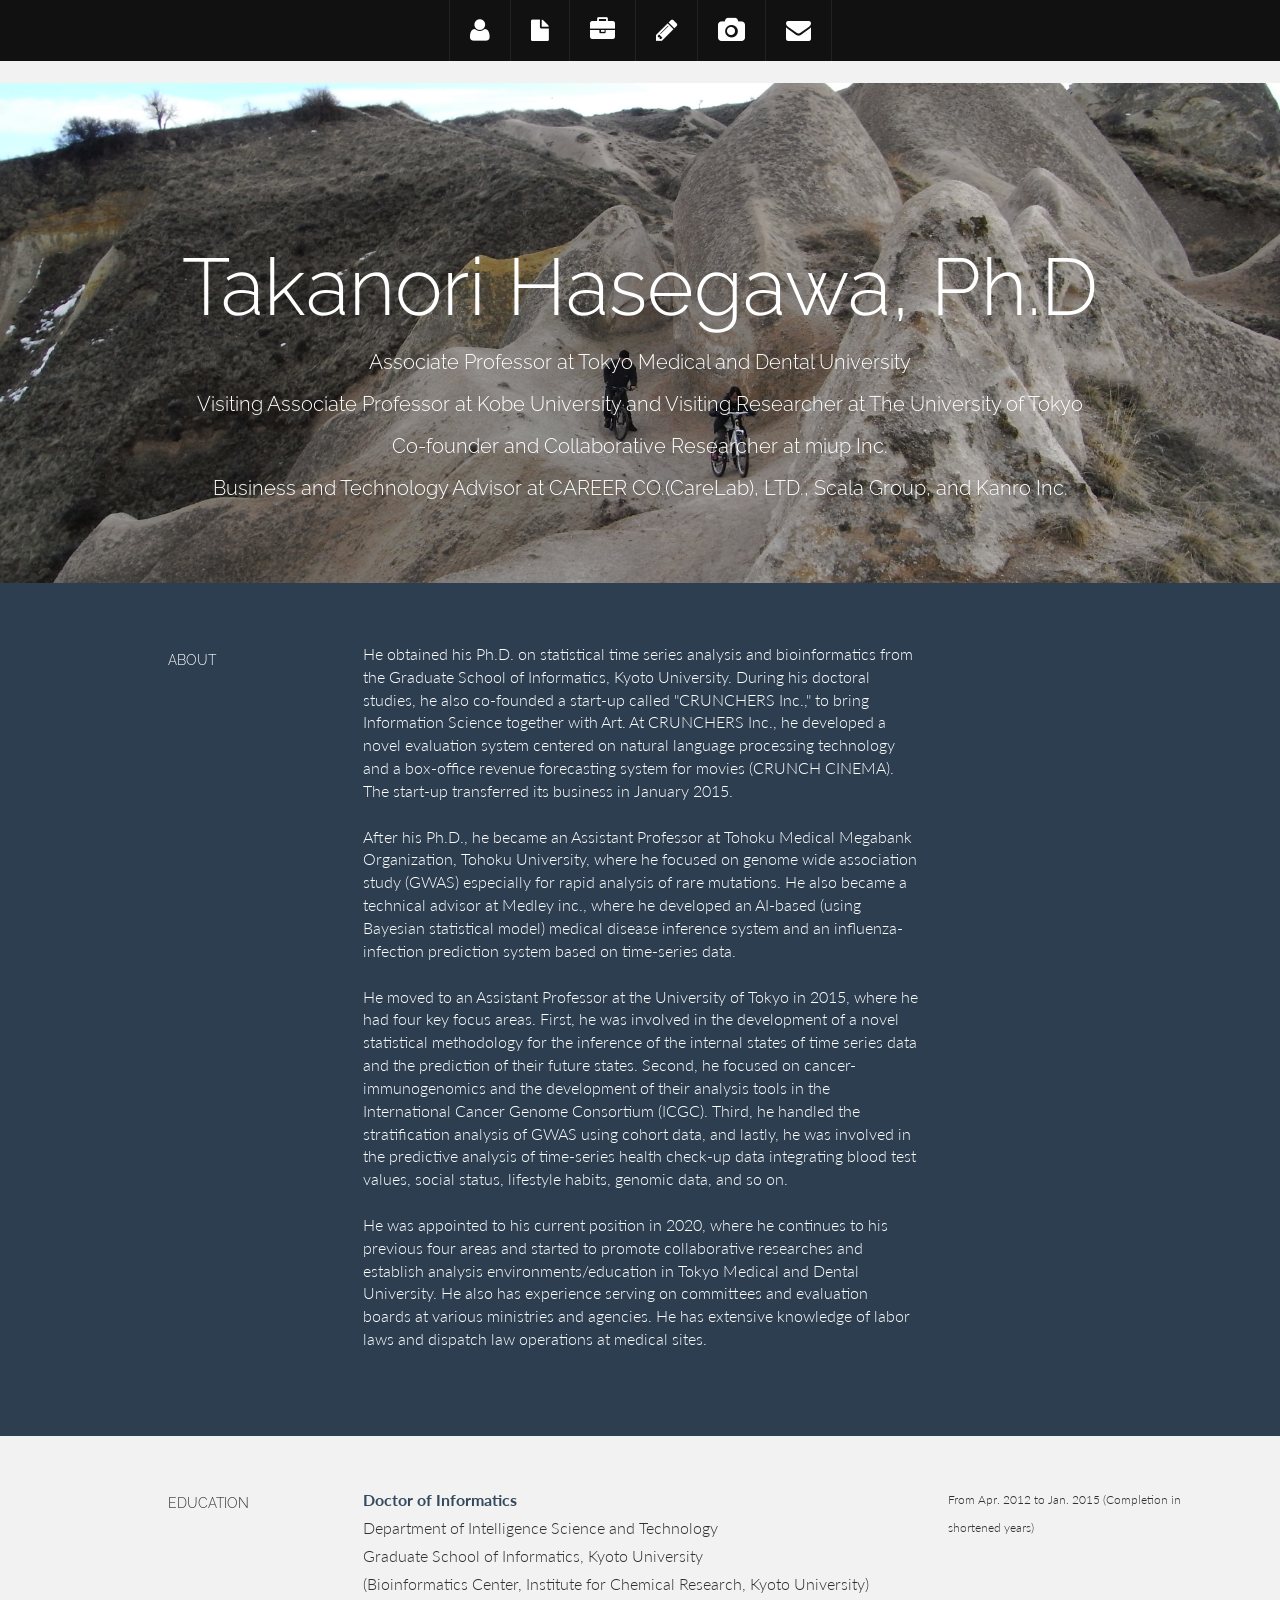
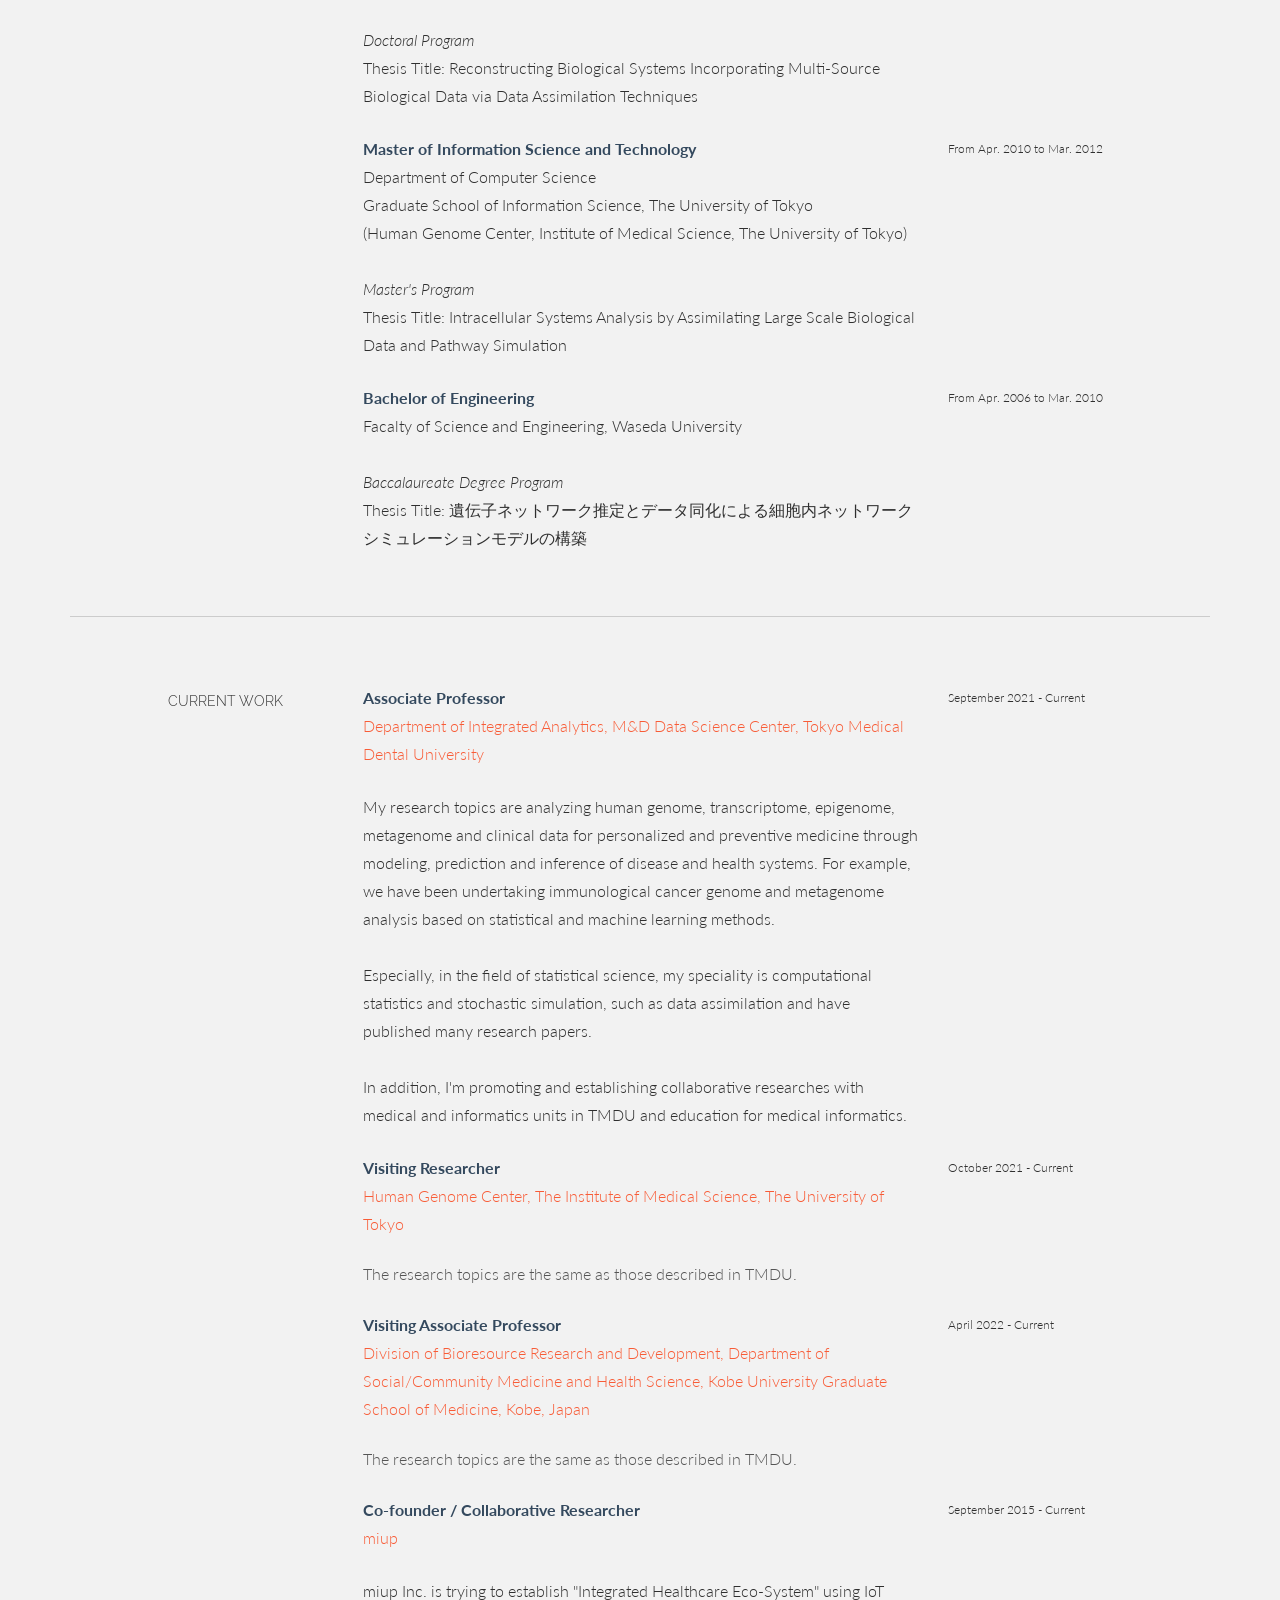
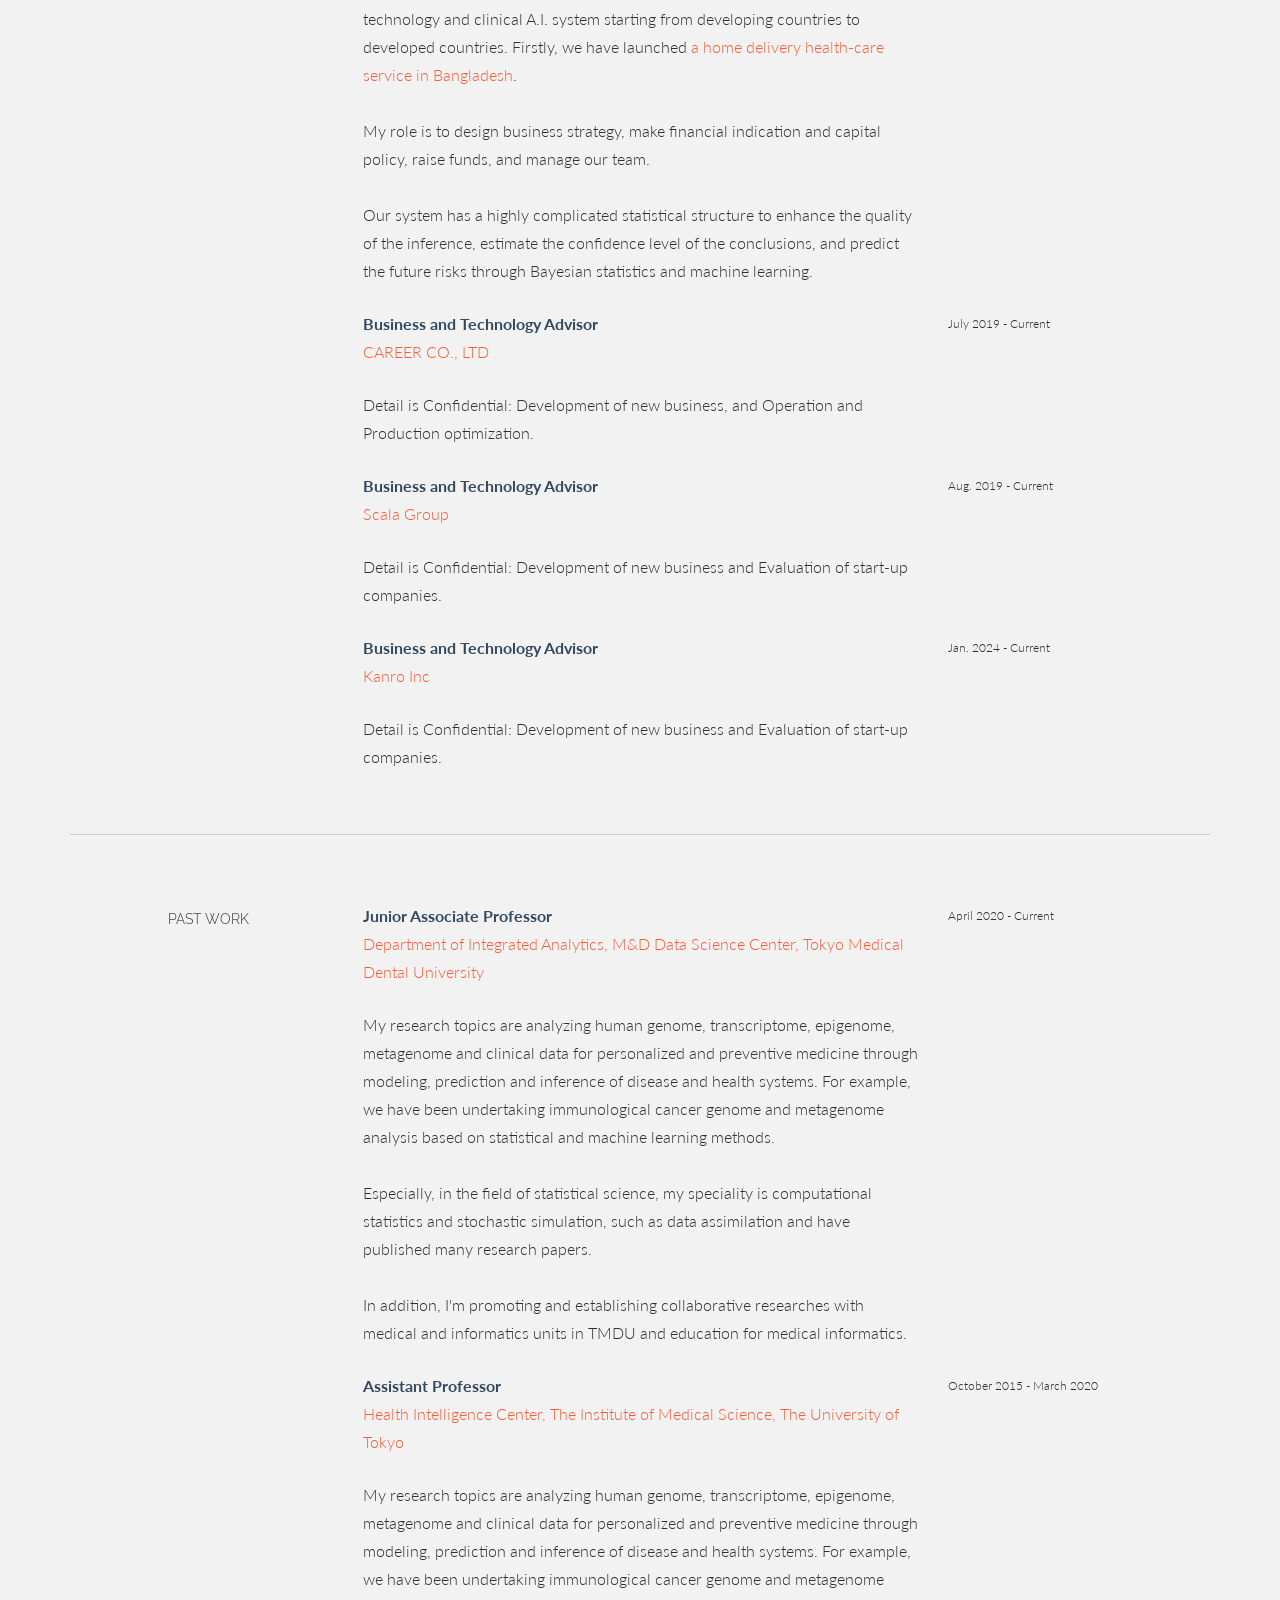
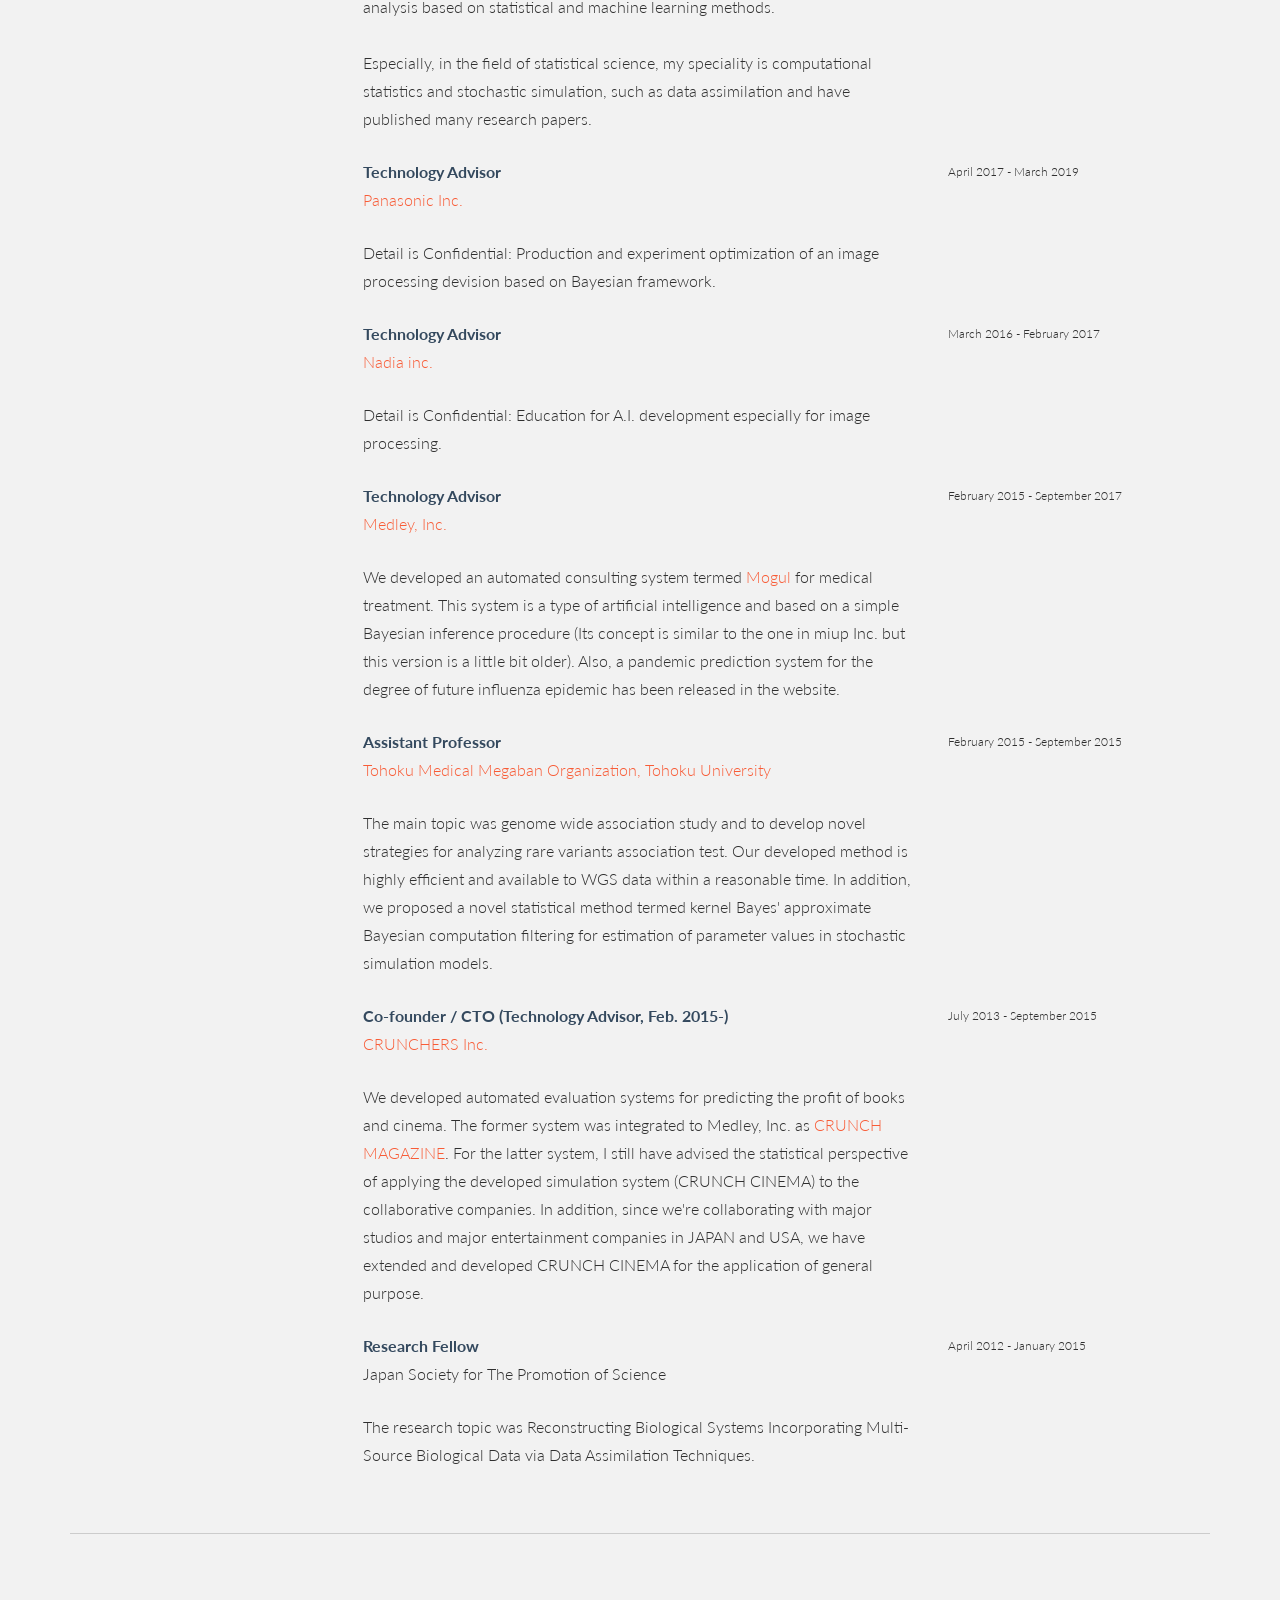
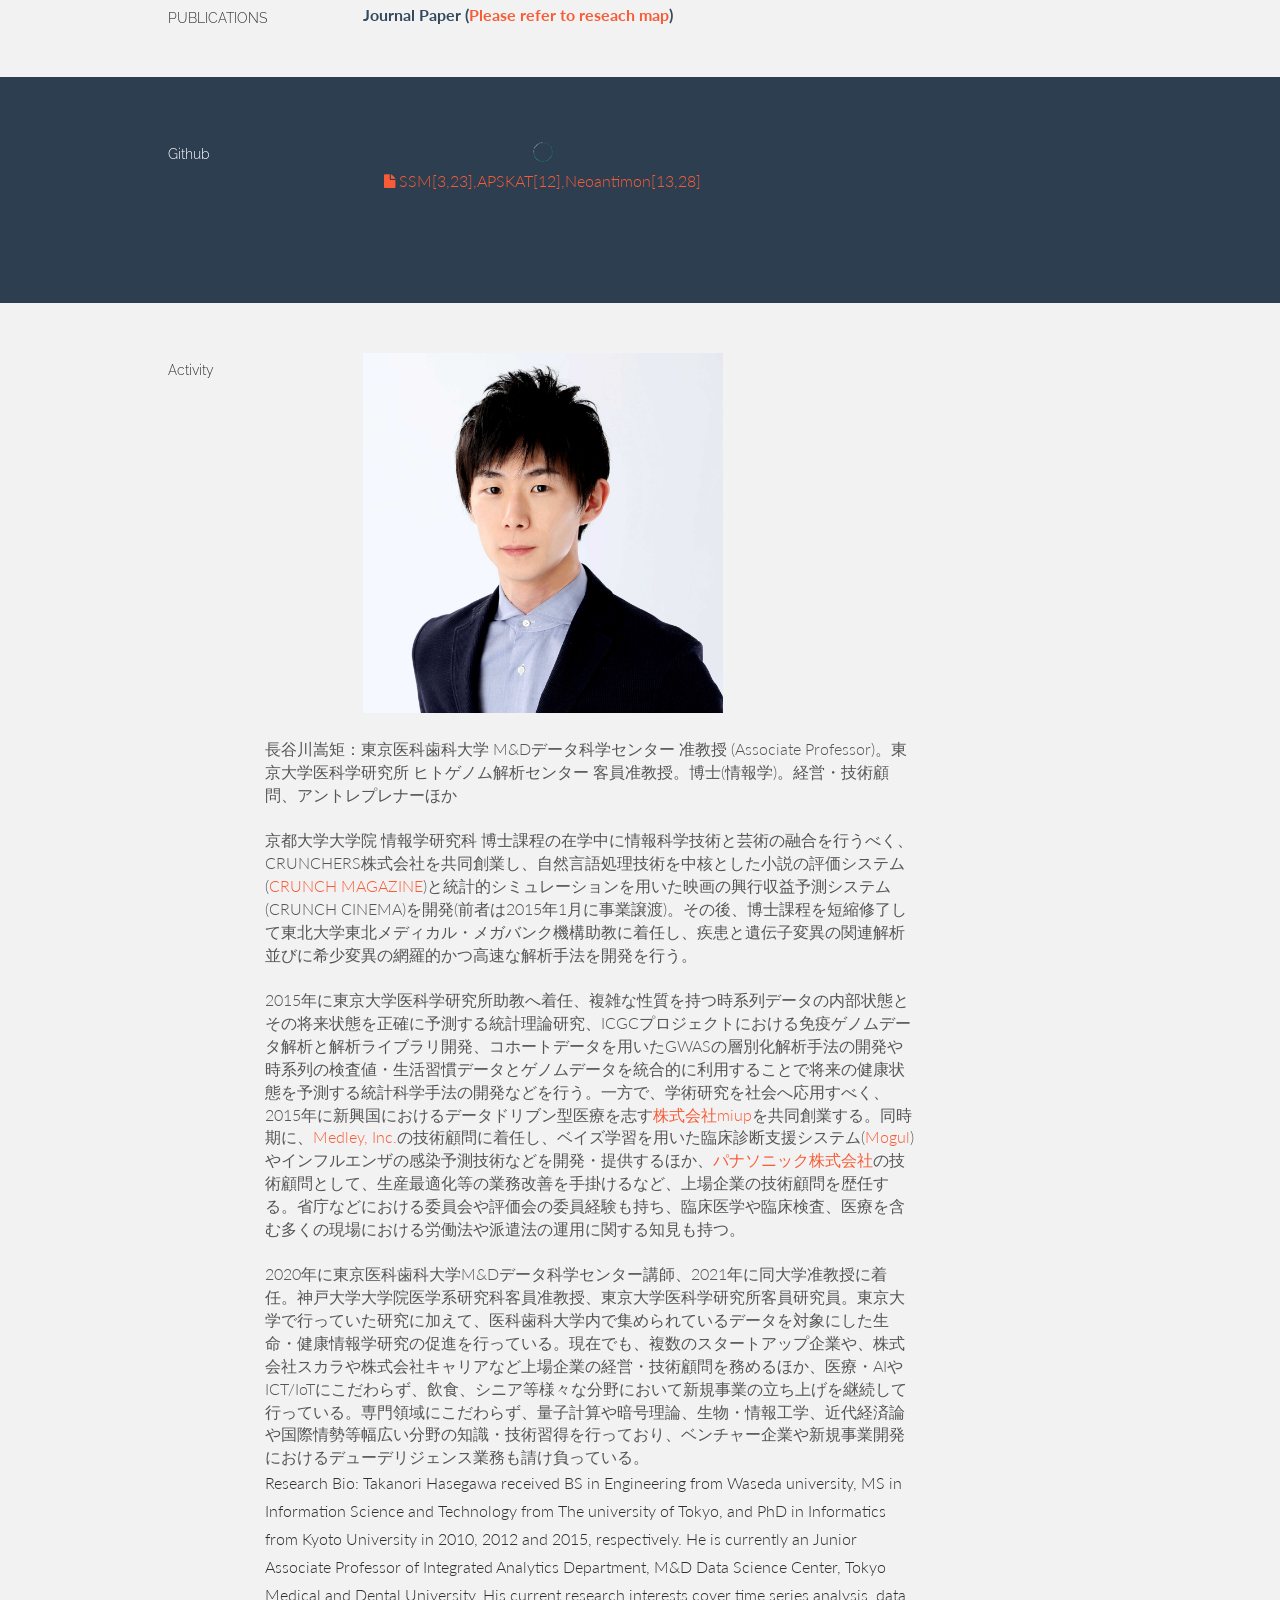
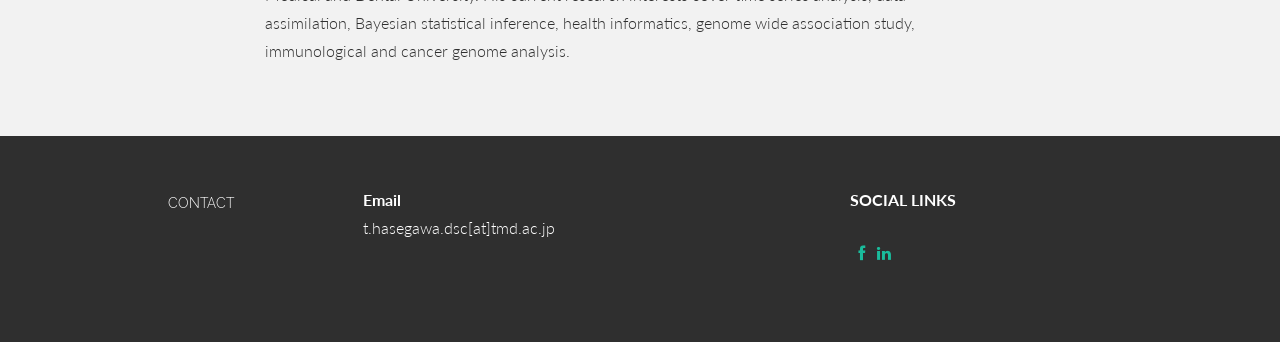
==== commit 903a953b: "Update" ====
--- a/index.html
+++ b/index.html
@@ -61,7 +61,7 @@
 	  <div class="col-lg-12">
 	    <h1>Takanori Hasegawa, Ph.D</h1>
 	    <h3>Associate Professor at Tokyo Medical and Dental University</h3>
-	    <h3>Visiting Researcher at The University of Tokyo</h3>
+	    <h3>Visiting Associate Professor at Kobe University and Visiting Researcher at The University of Tokyo</h3>
 	    <h3>Co-founder and Collaborative Researcher at miup Inc.</h3>
 	    <h3>Business and Technology Advisor at CAREER CO.(CareLab), LTD., Scala Group, and Kanro Inc.</h3>
 	  </div><!--/.col-lg-12 -->
@@ -187,7 +187,7 @@
 
 	<div class="col-lg-6 col-lg-offset-3">
 	  <p><t>Visiting Associate Professor</t><br/>
-	    <a href="https://www.hm-intelligence.com/">Division of Bioresource Research and Development, Department of Social/Community Medicine and Health Science, Kobe University Graduate School of Medicine, Kobe, Japan</a><br/>
+	    <a href="https://www.med.kobe-u.ac.jp/brd/">Division of Bioresource Research and Development, Department of Social/Community Medicine and Health Science, Kobe University Graduate School of Medicine, Kobe, Japan</a><br/>
 	  </p>
 	  The research topics are the same as those described in TMDU.
 	  <p>
@@ -229,6 +229,16 @@
 	</div>
 	<div class="col-lg-3">
 	  <p><sm>Aug. 2019 - Current</sm></p>
+	</div>
+
+	<div class="col-lg-6 col-lg-offset-3">
+	  <p><t>Business and Technology Advisor</t><br/>
+	    <a href="https://www.kanro.co.jp/">Kanro Inc</a><br/>
+	  </p>
+	  <p>Detail is Confidential: Development of new business and Evaluation of start-up companies.</p>
+	</div>
+	<div class="col-lg-3">
+	  <p><sm>Jan. 2024 - Current</sm></p>
 	</div>
 
       </div><!--/.row -->
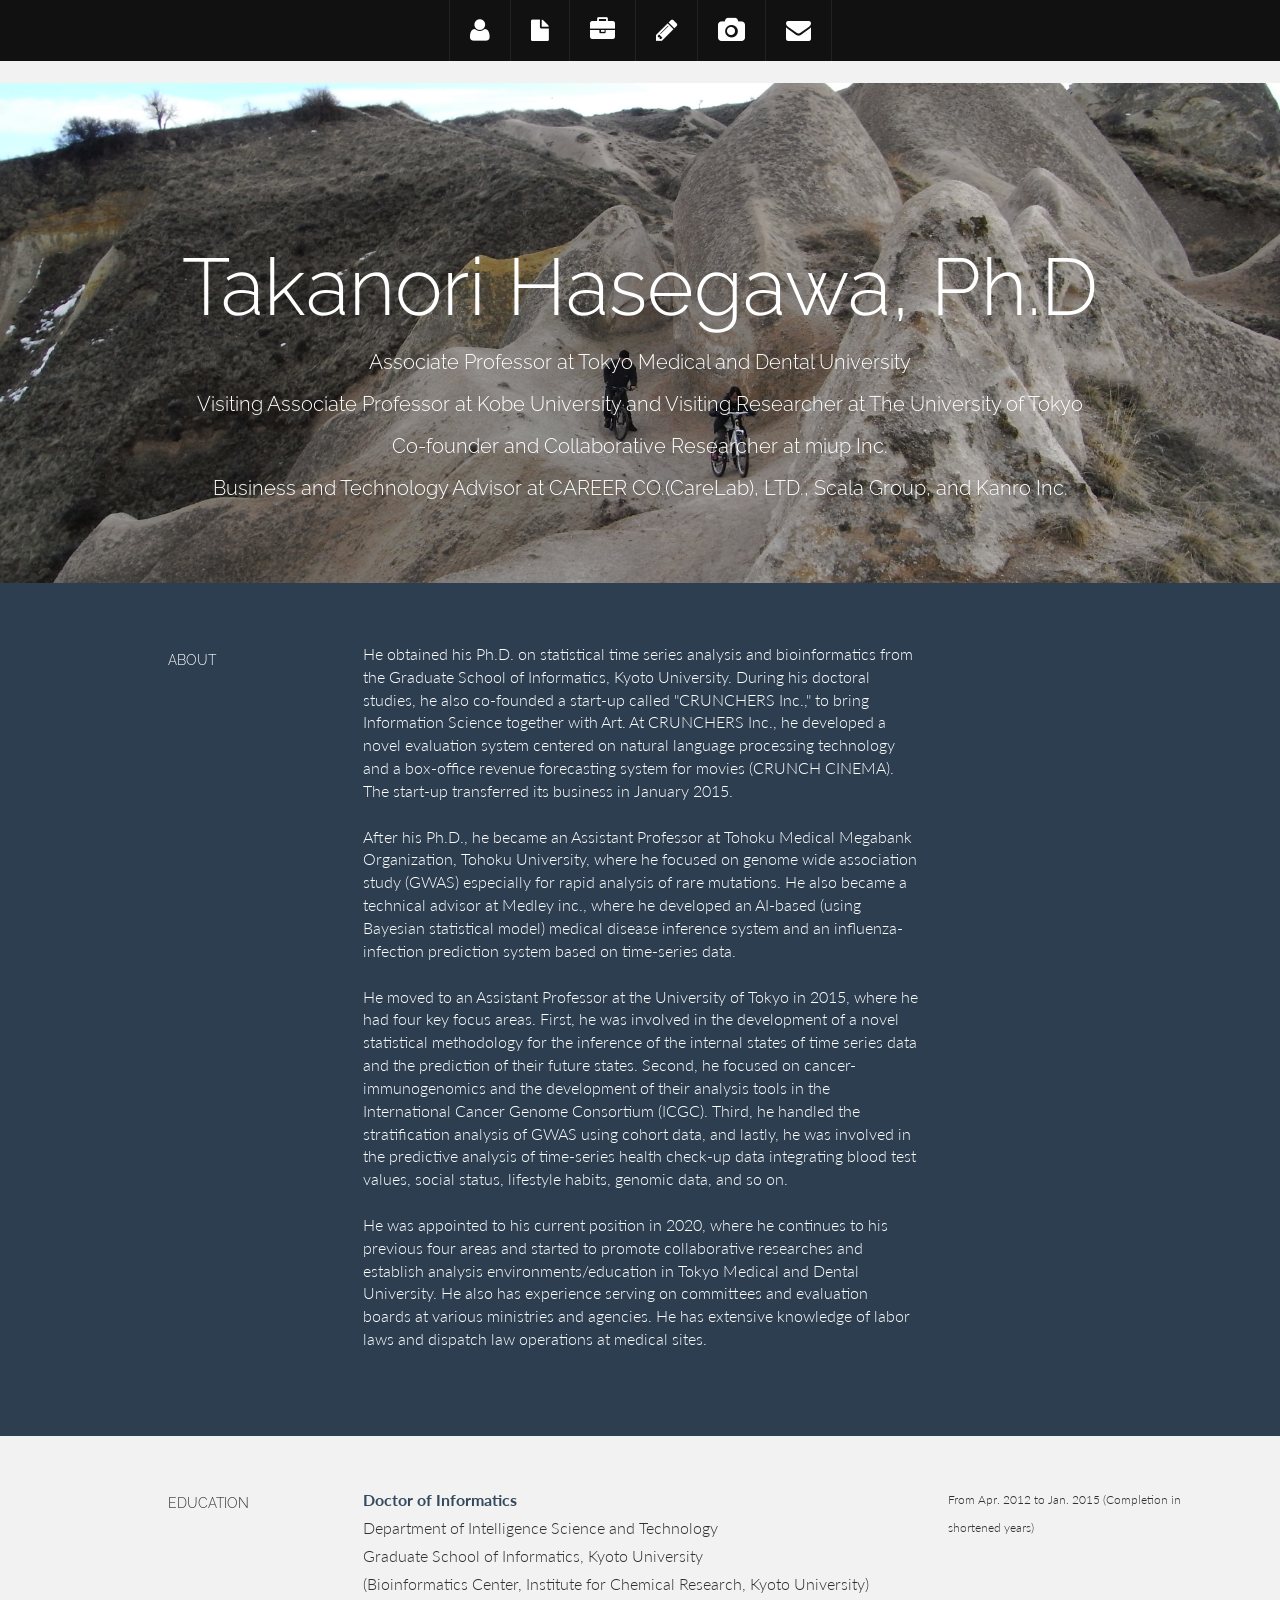
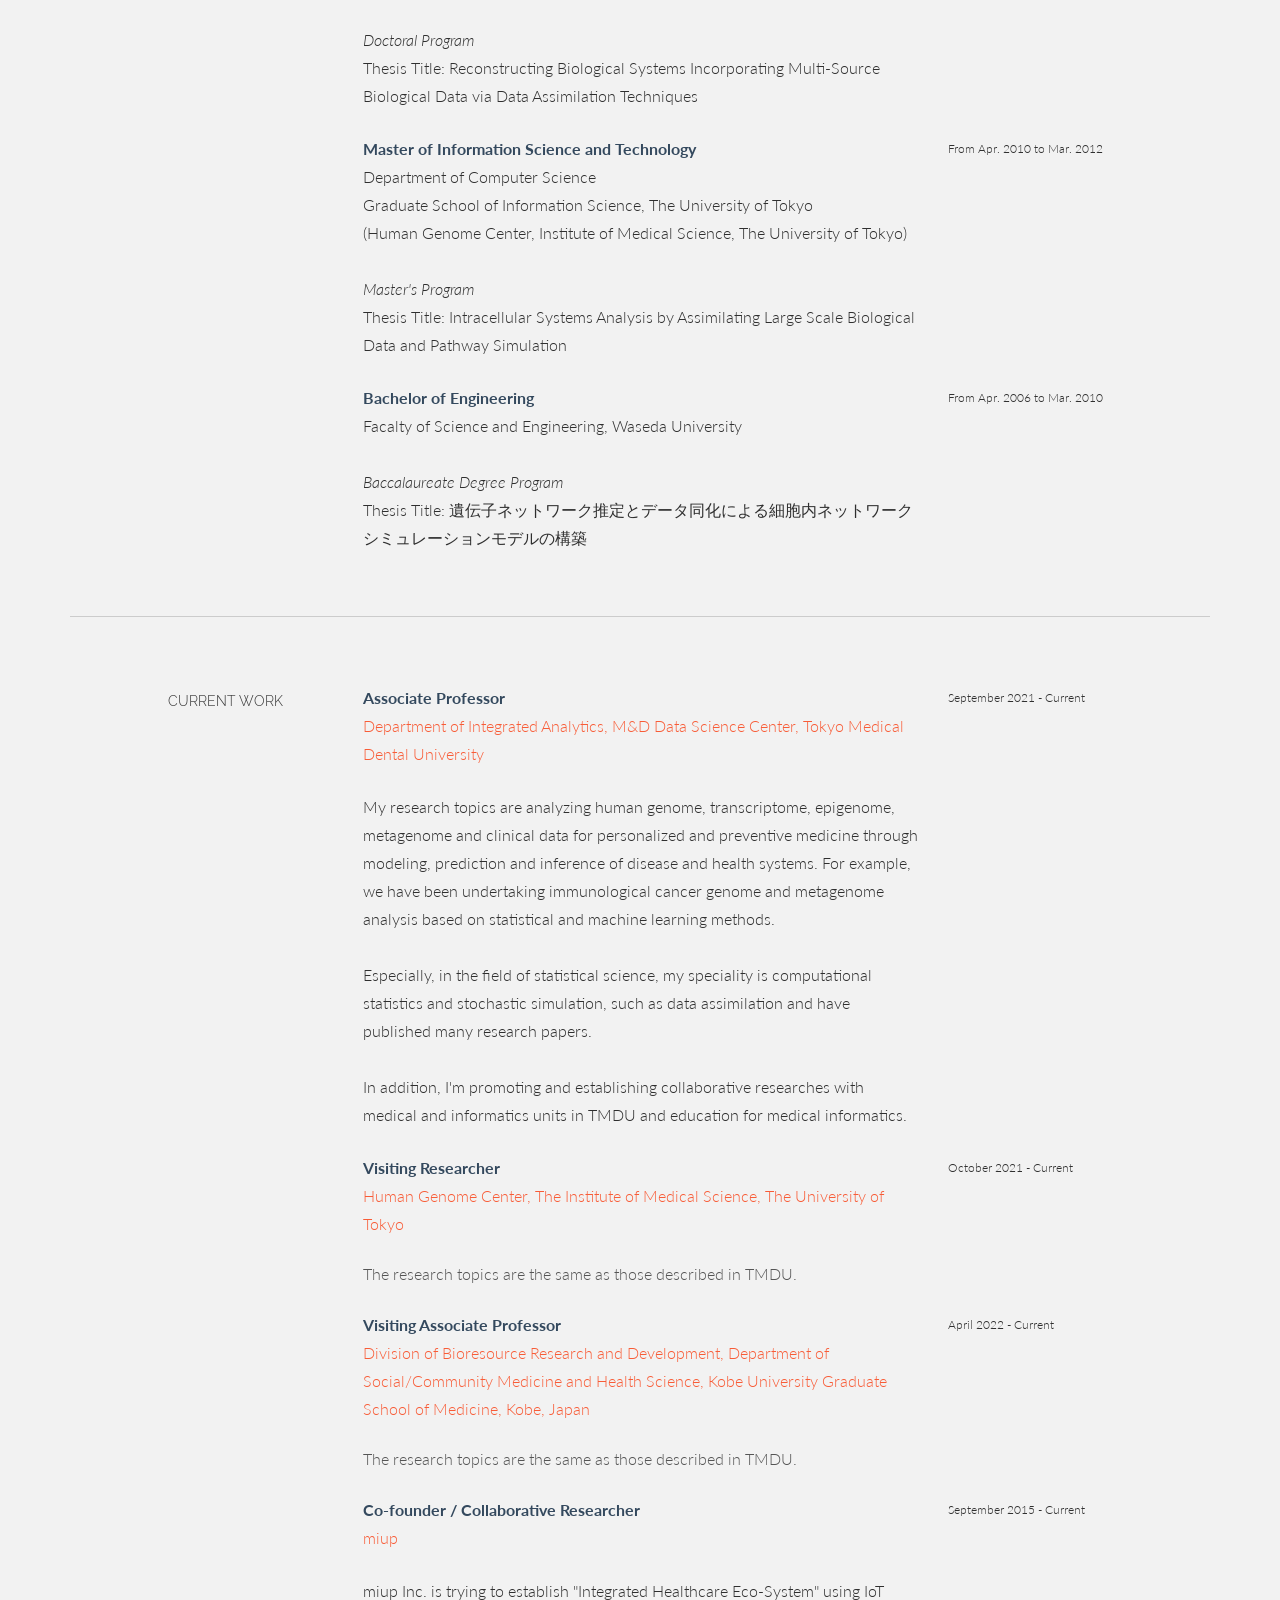
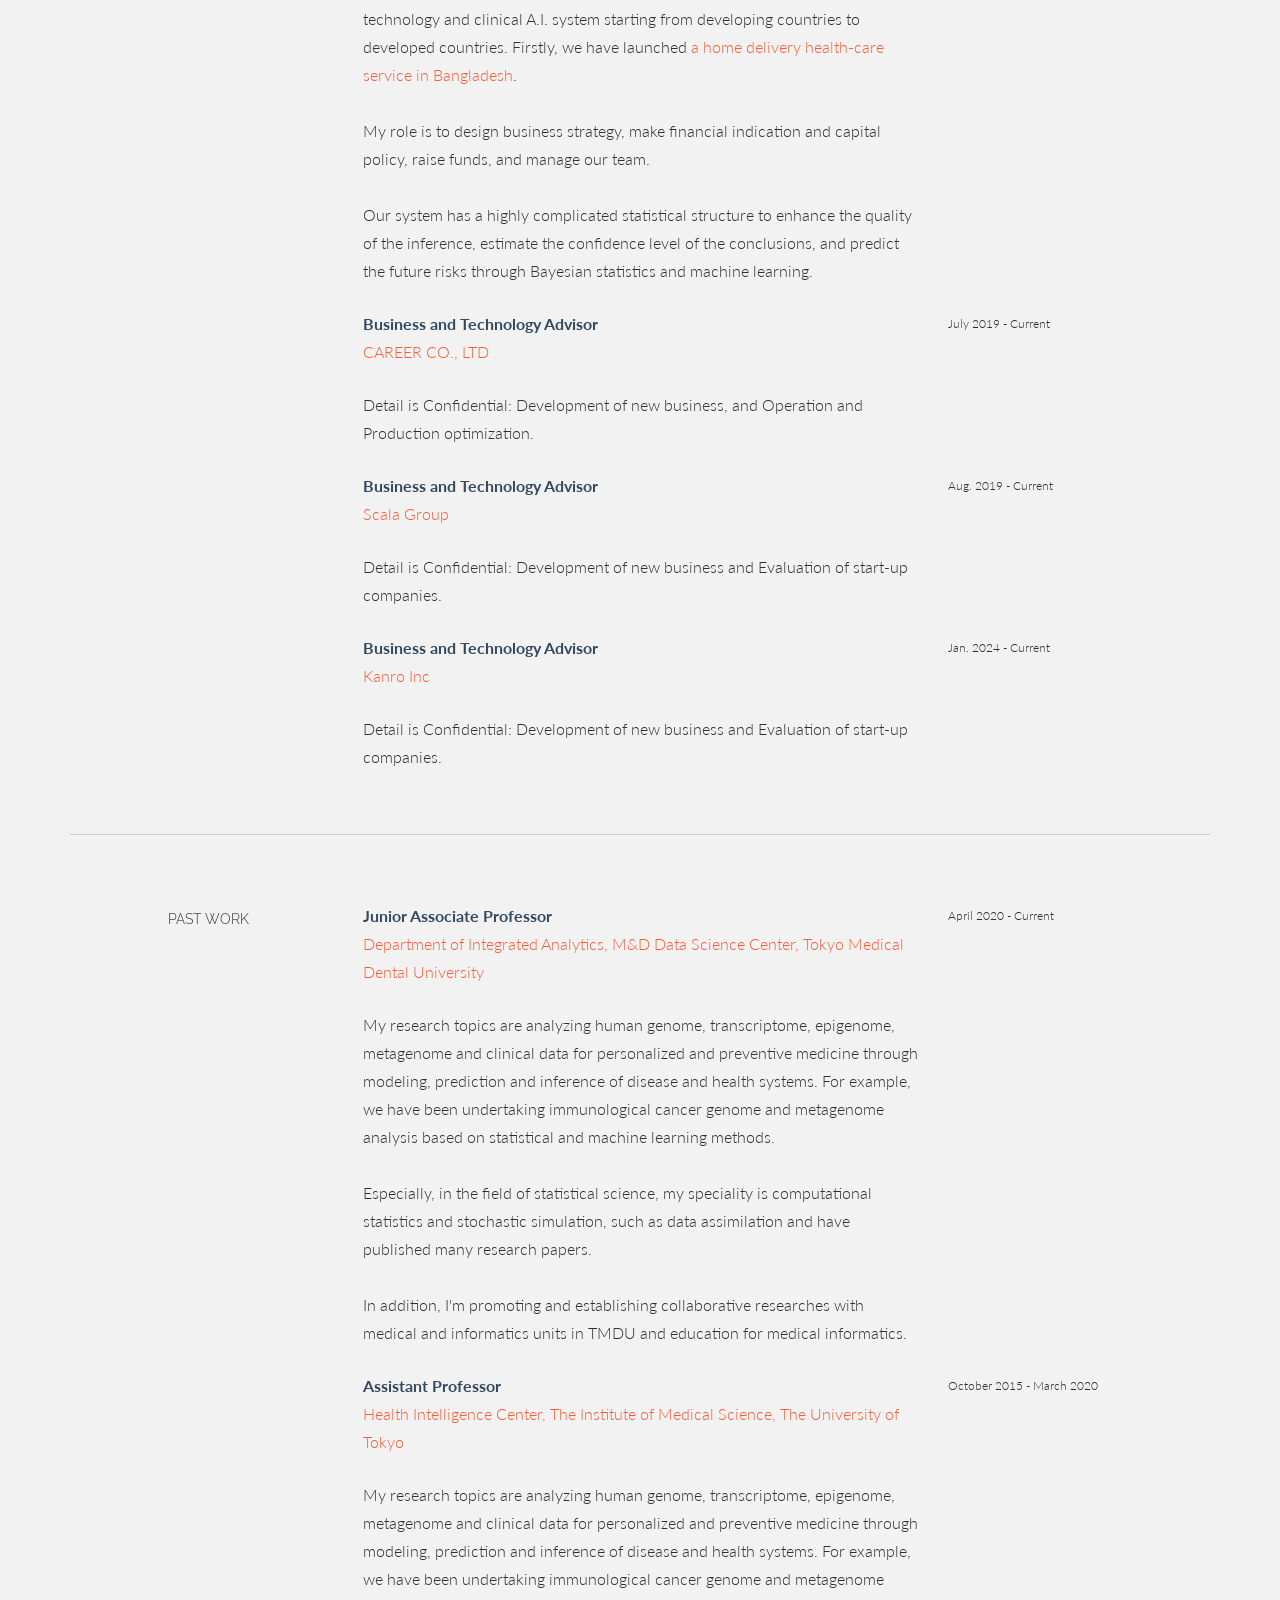
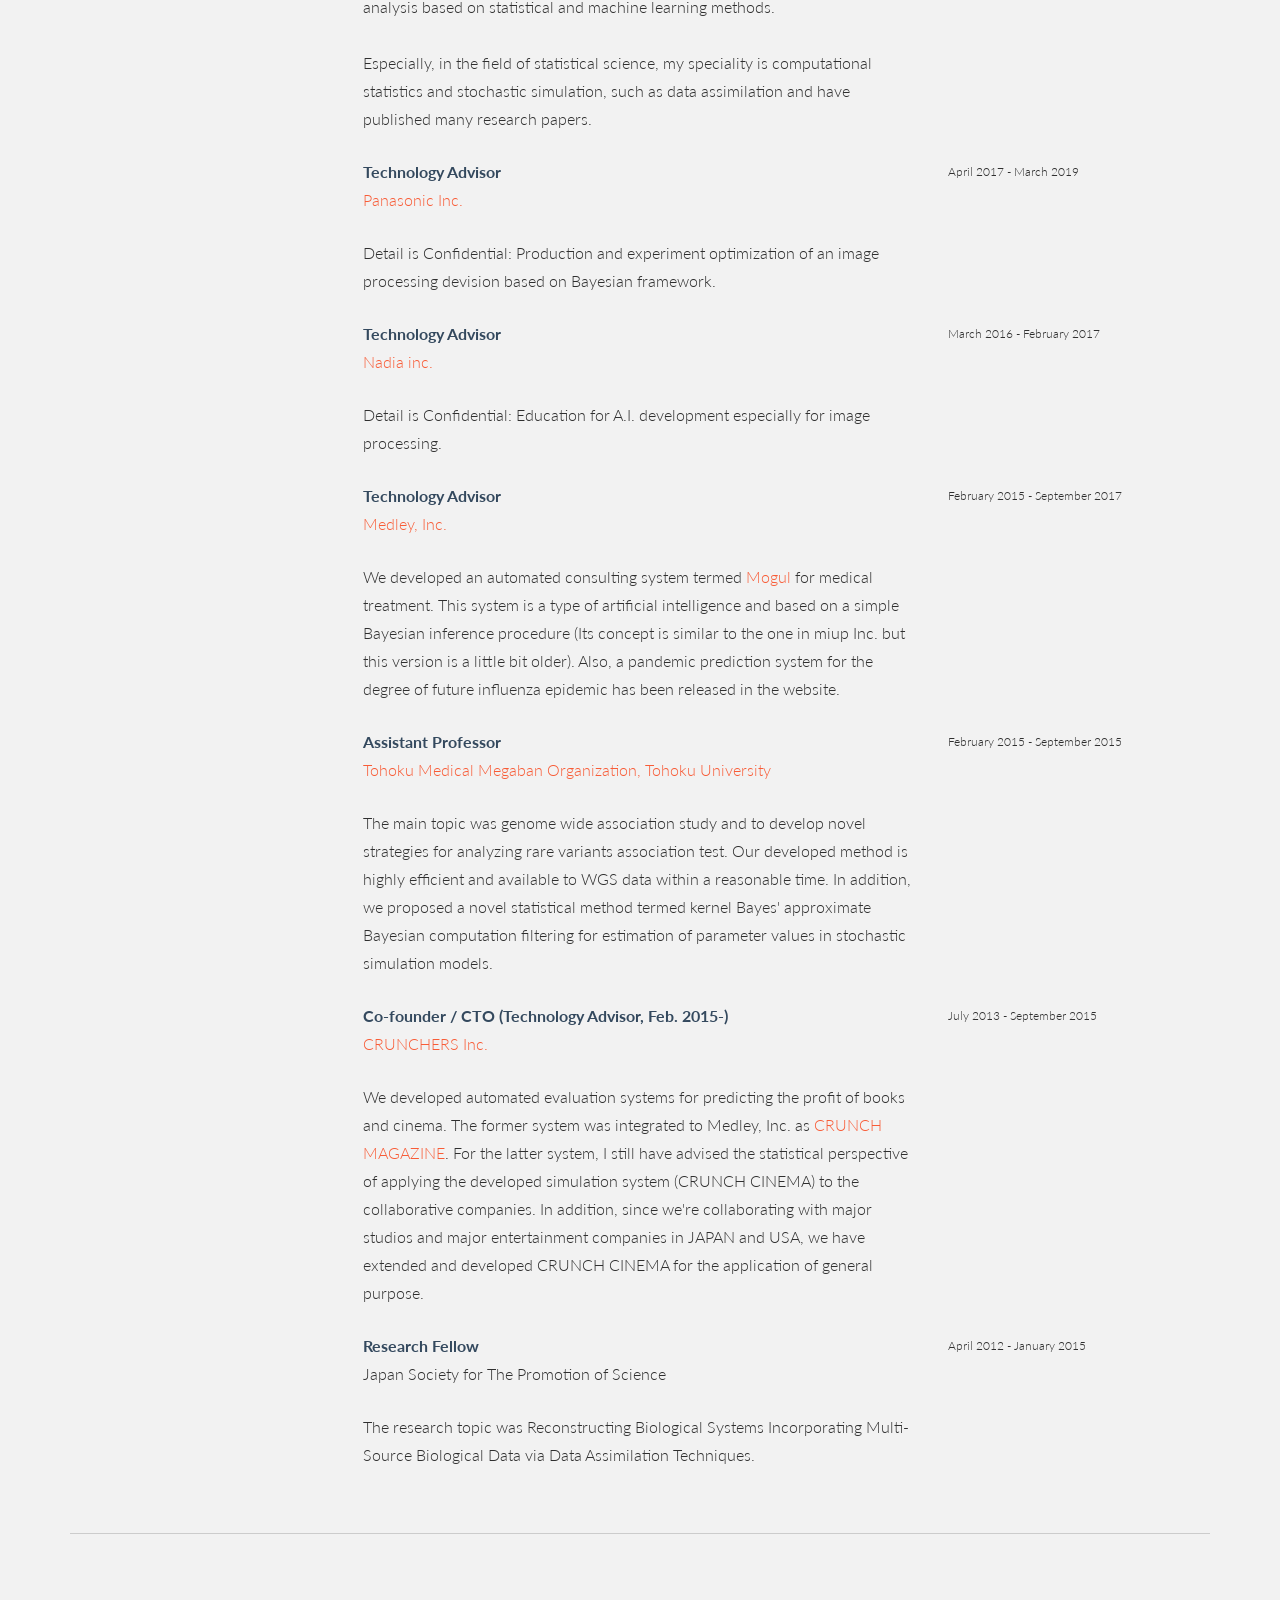
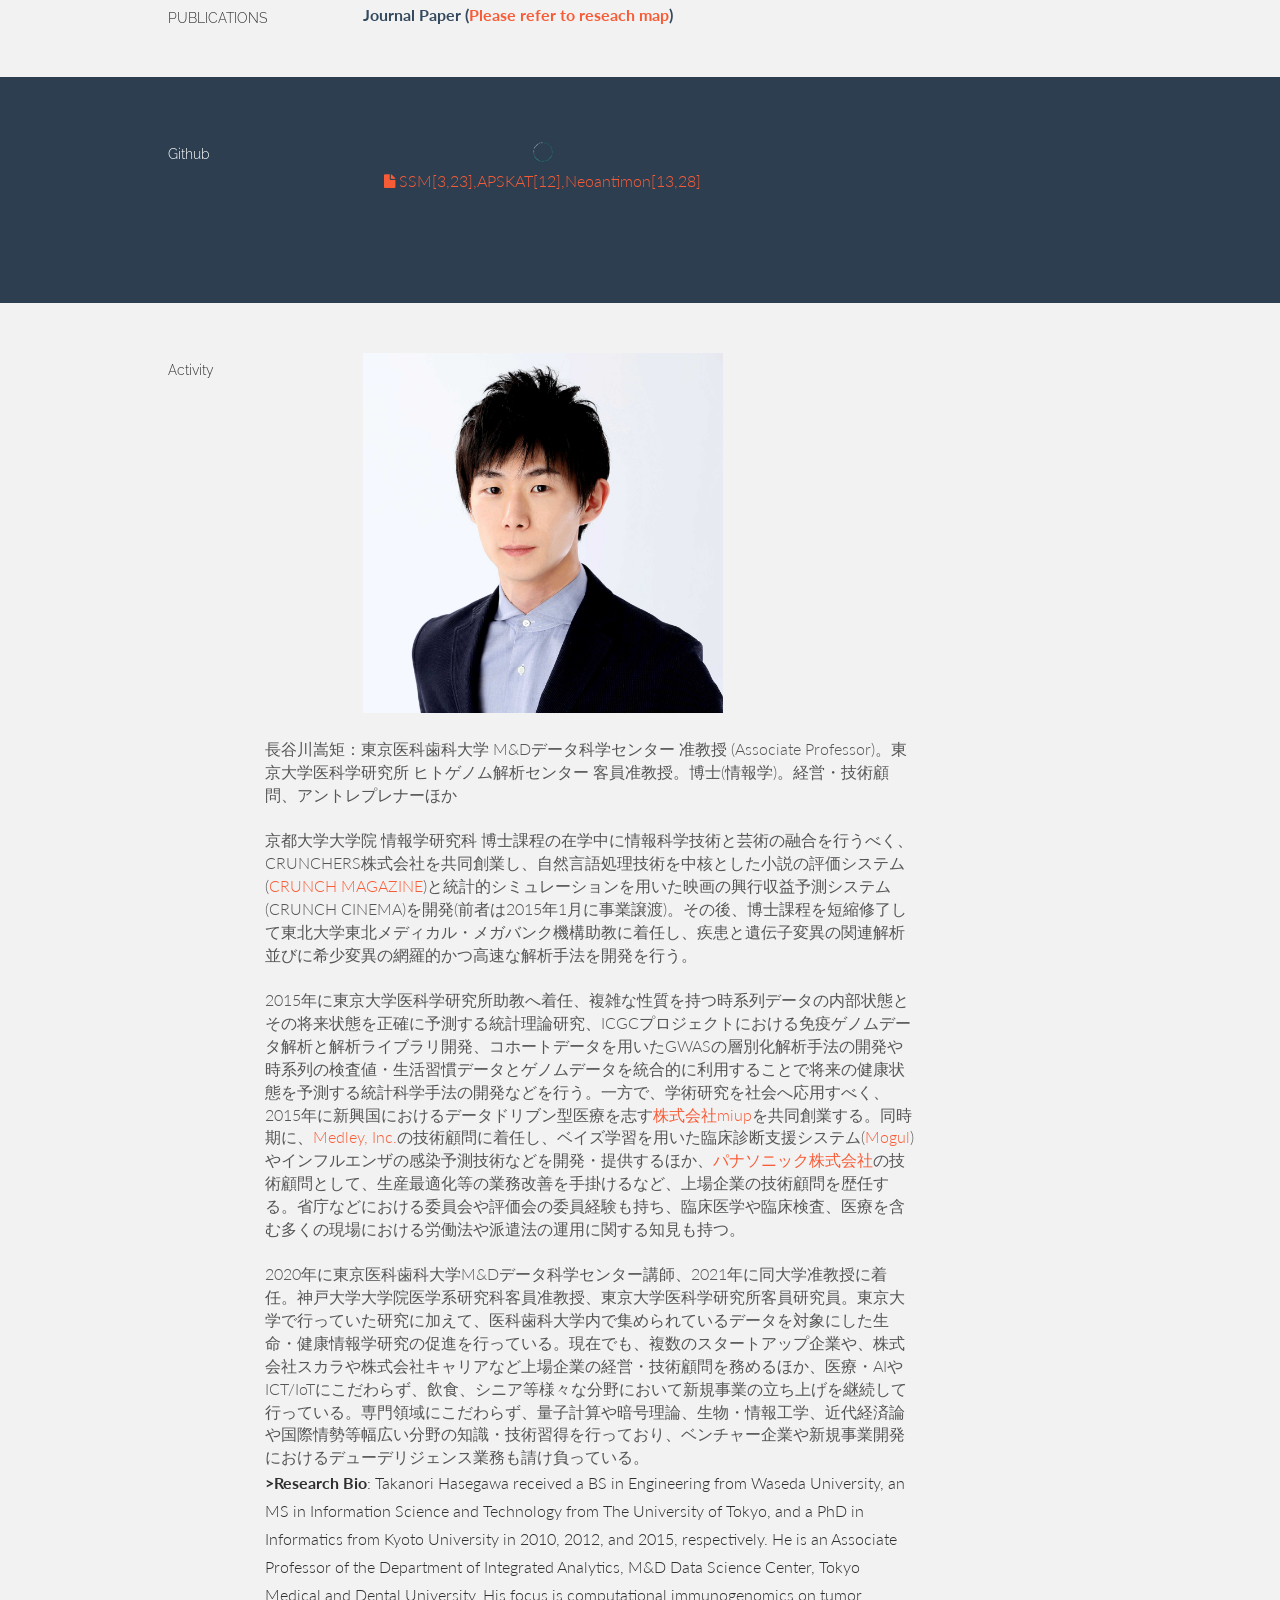
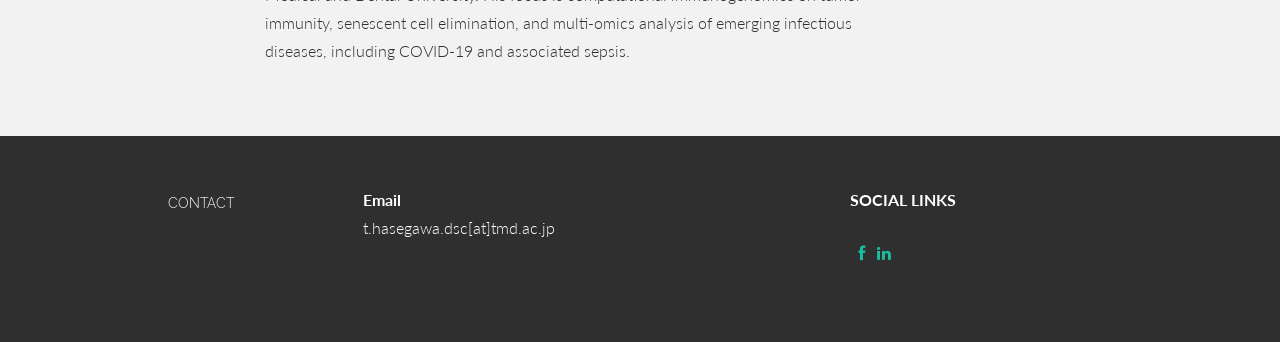
==== commit 25b03a34: "bio update" ====
--- a/index.html
+++ b/index.html
@@ -419,7 +419,7 @@
 
 			2020年に東京医科歯科大学M&Dデータ科学センター講師、2021年に同大学准教授に着任。神戸大学大学院医学系研究科客員准教授、東京大学医科学研究所客員研究員。東京大学で行っていた研究に加えて、医科歯科大学内で集められているデータを対象にした生命・健康情報学研究の促進を行っている。現在でも、複数のスタートアップ企業や、株式会社スカラや株式会社キャリアなど上場企業の経営・技術顧問を務めるほか、医療・AIやICT/IoTにこだわらず、飲食、シニア等様々な分野において新規事業の立ち上げを継続して行っている。専門領域にこだわらず、量子計算や暗号理論、生物・情報工学、近代経済論や国際情勢等幅広い分野の知識・技術習得を行っており、ベンチャー企業や新規事業開発におけるデューデリジェンス業務も請け負っている。
 
-			<p>Research Bio: Takanori Hasegawa received BS in Engineering from Waseda university, MS in Information Science and Technology from The university of Tokyo, and PhD in Informatics from Kyoto University in 2010, 2012 and 2015, respectively. He is currently an Junior Associate Professor of Integrated Analytics Department, M&D Data Science Center, Tokyo Medical and Dental University. His current research interests cover time series analysis, data assimilation, Bayesian statistical inference, health informatics, genome wide association study, immunological and cancer genome analysis. </p>
+						<p><b>>Research Bio</b>: Takanori Hasegawa received a BS in Engineering from Waseda University, an MS in Information Science and Technology from The University of Tokyo, and a PhD in Informatics from Kyoto University in 2010, 2012, and 2015, respectively. He is an Associate Professor of the Department of Integrated Analytics, M&D Data Science Center, Tokyo Medical and Dental University. His focus is computational immunogenomics on tumor immunity, senescent cell elimination, and multi-omics analysis of emerging infectious diseases, including COVID-19 and associated sepsis.</p>
 		</div>
       </div><!--/.row -->
       <br>
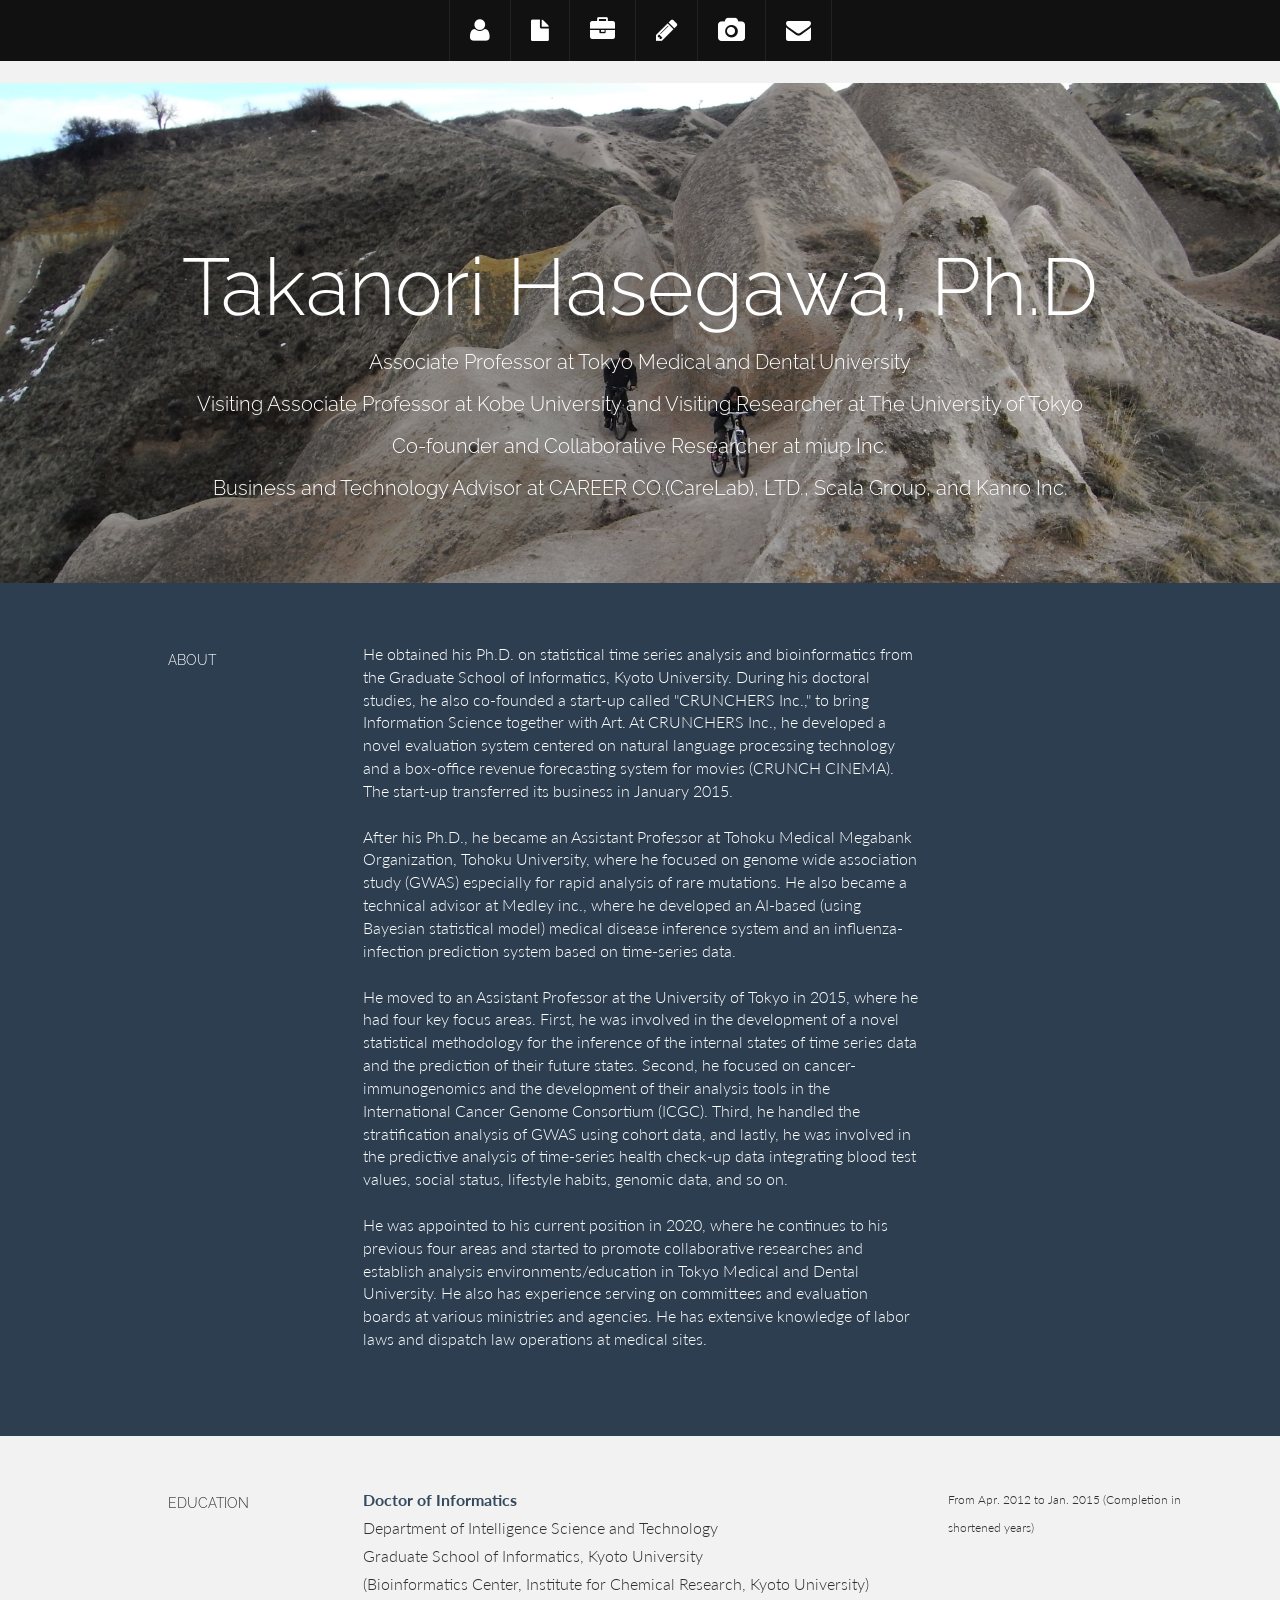
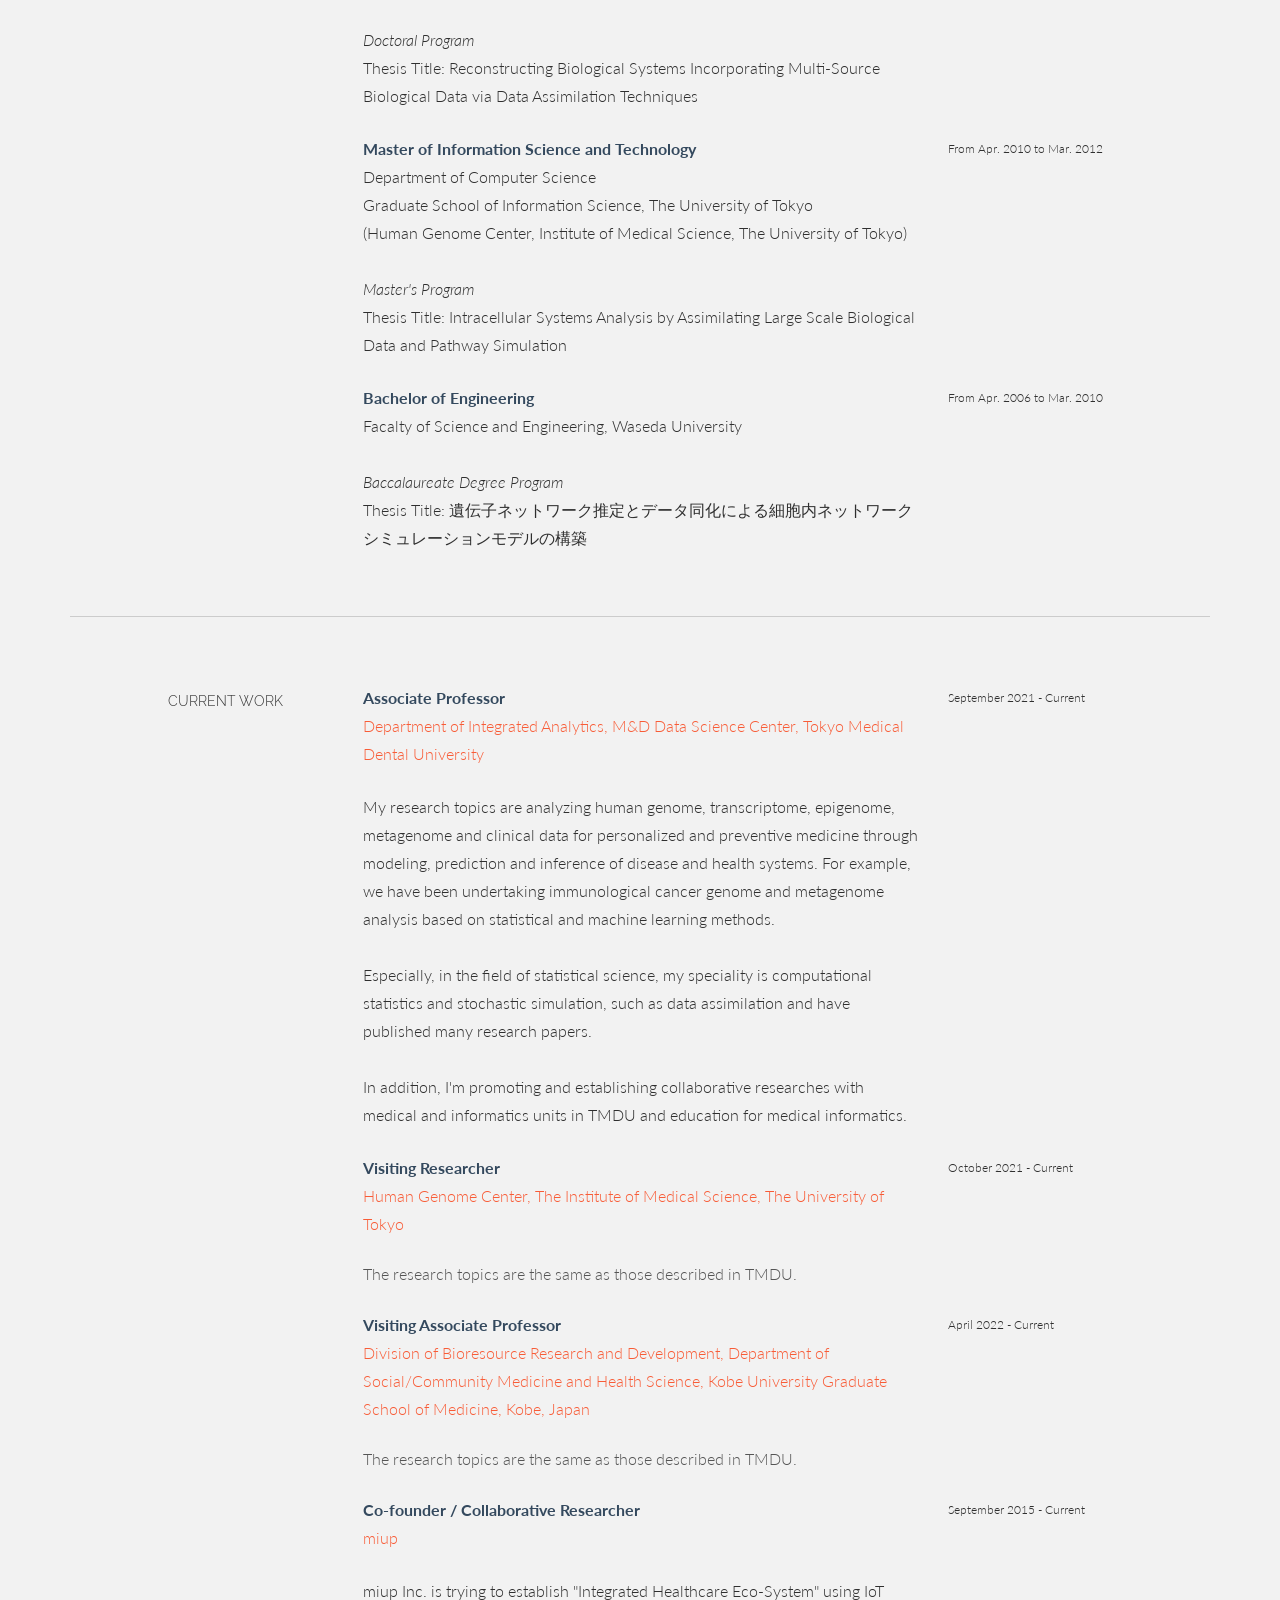
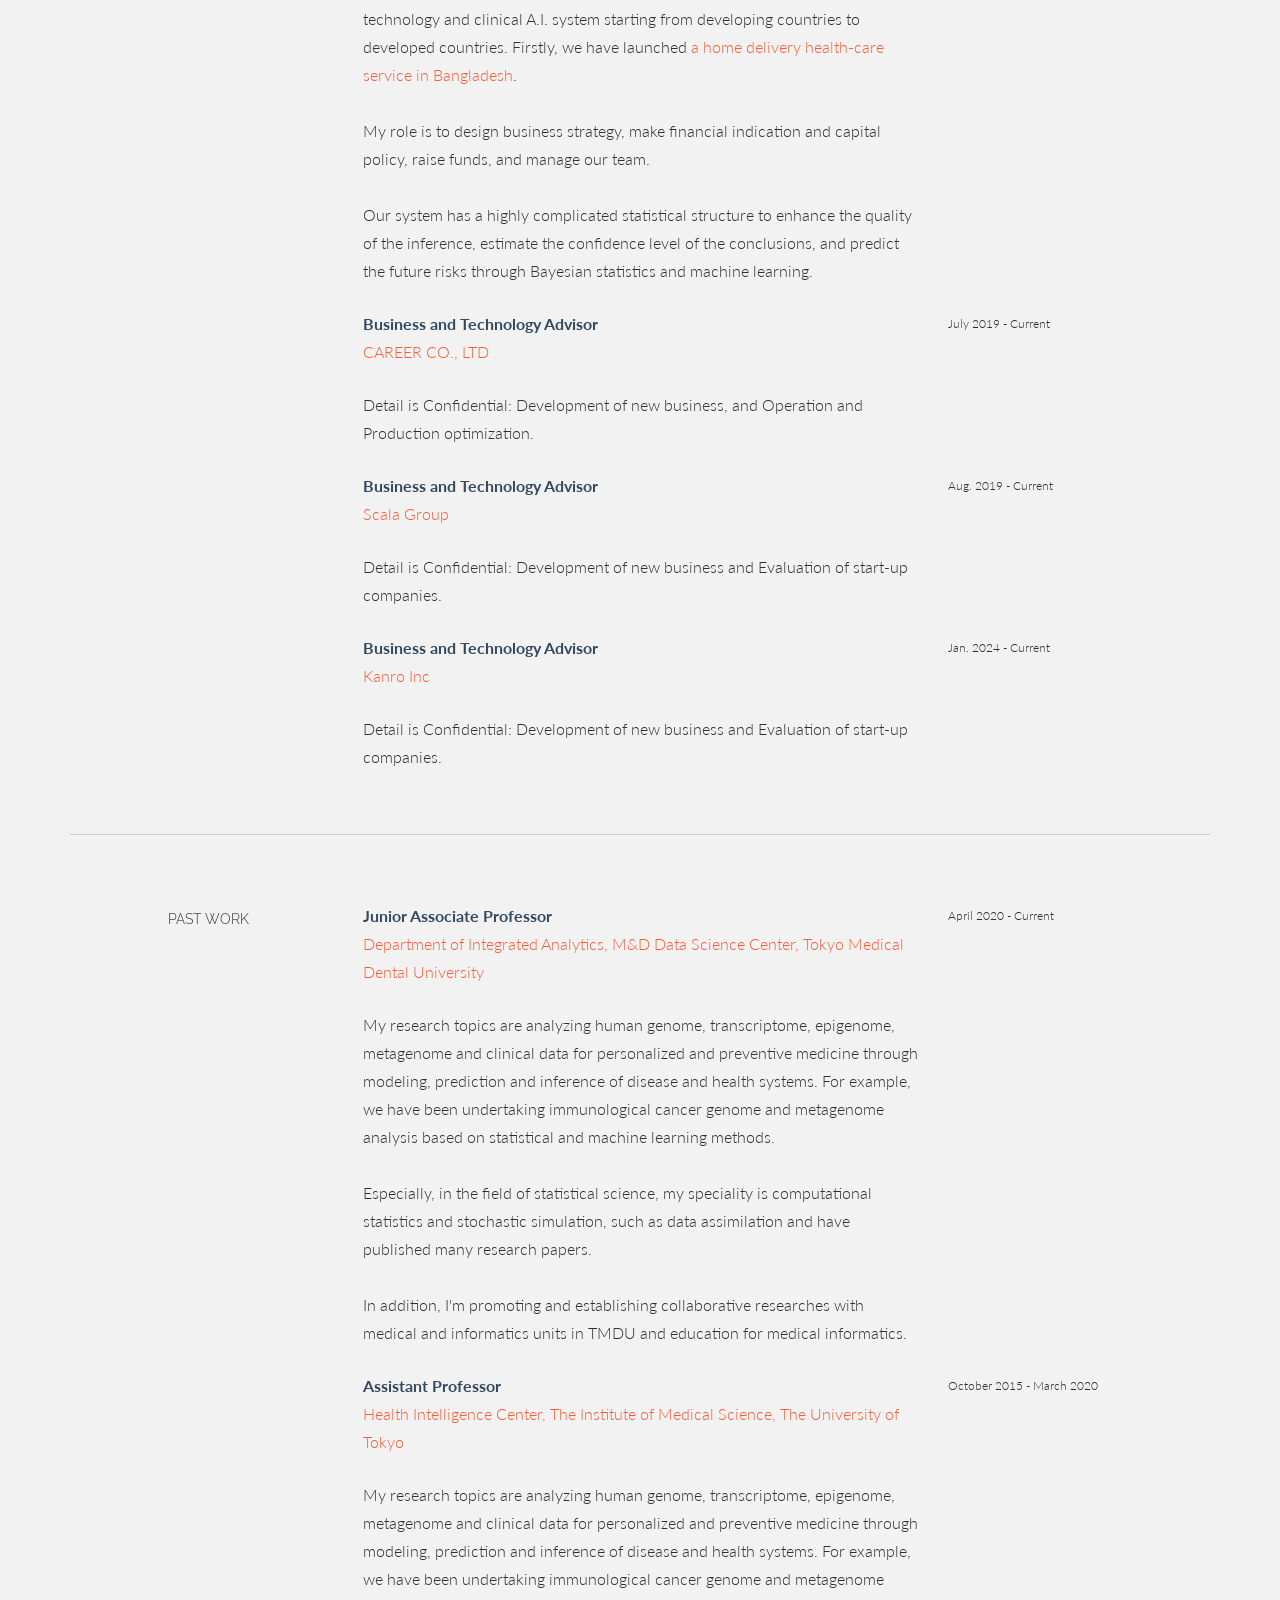
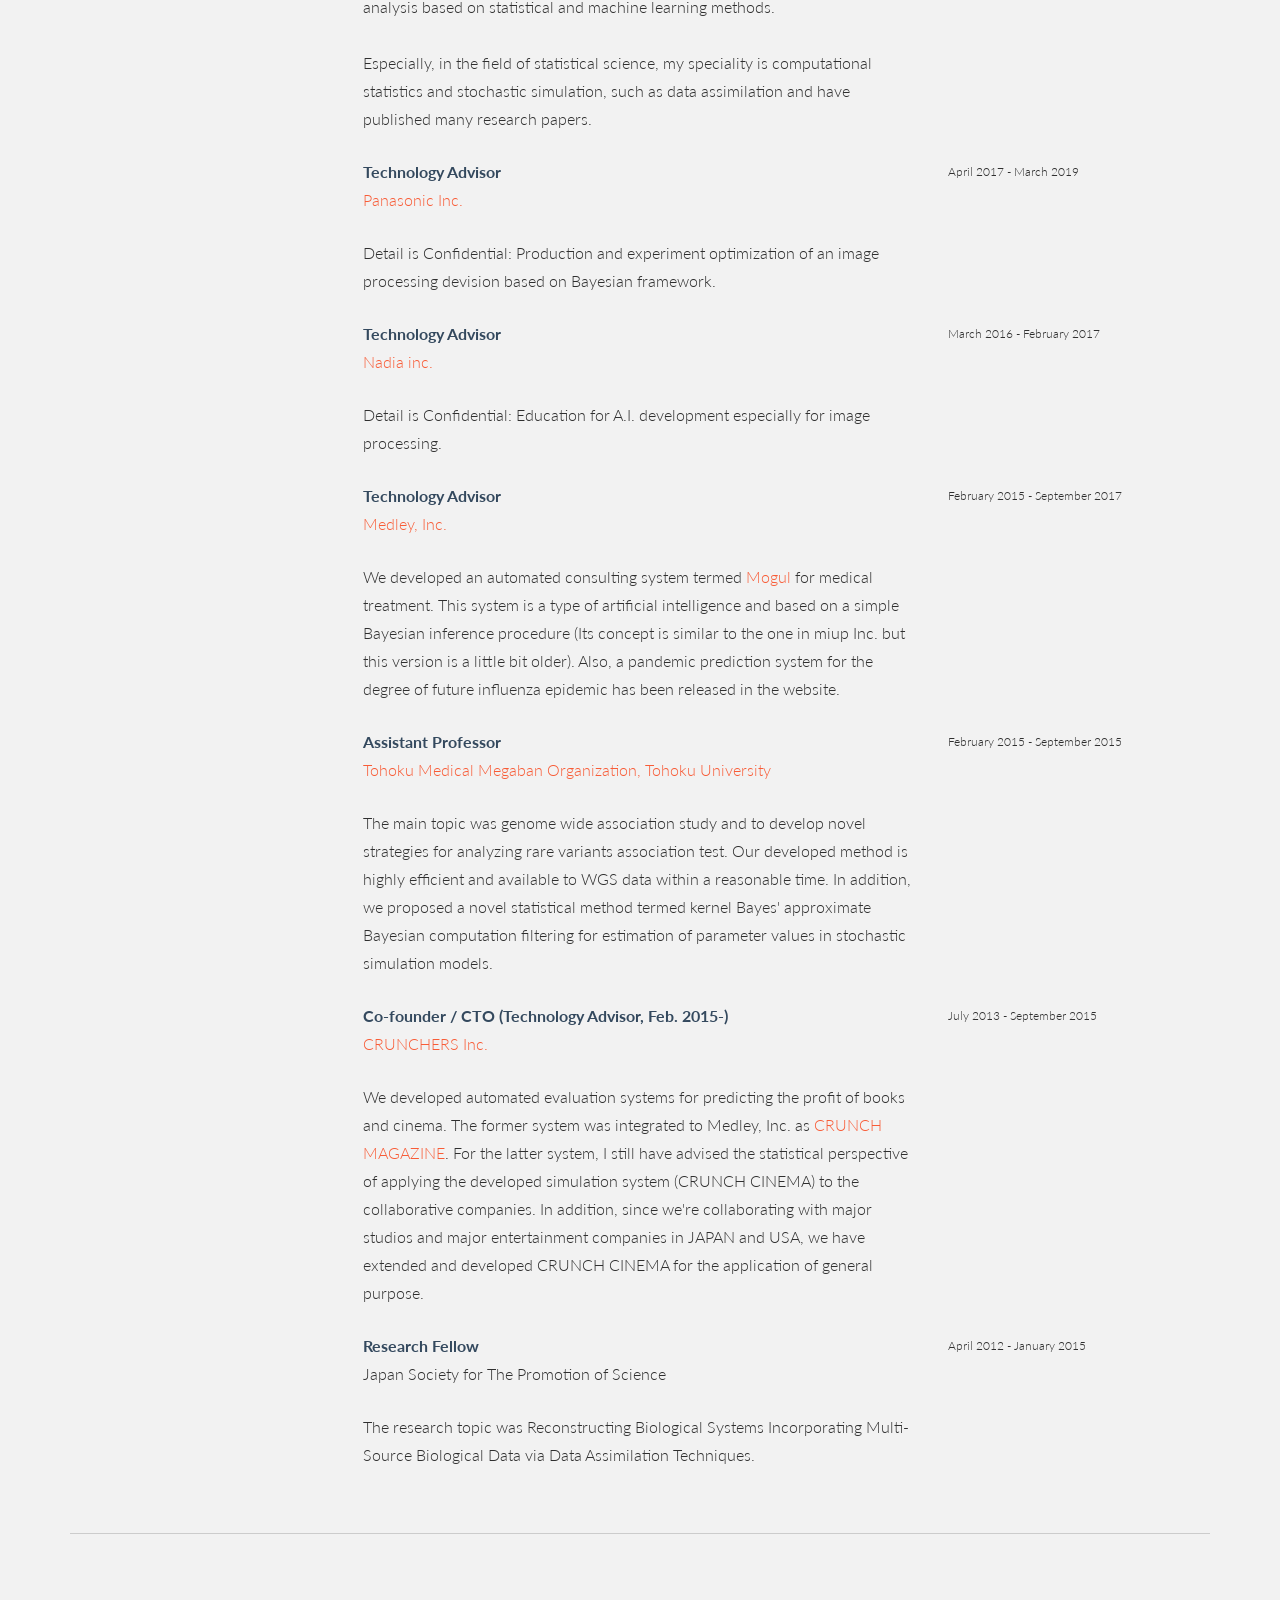
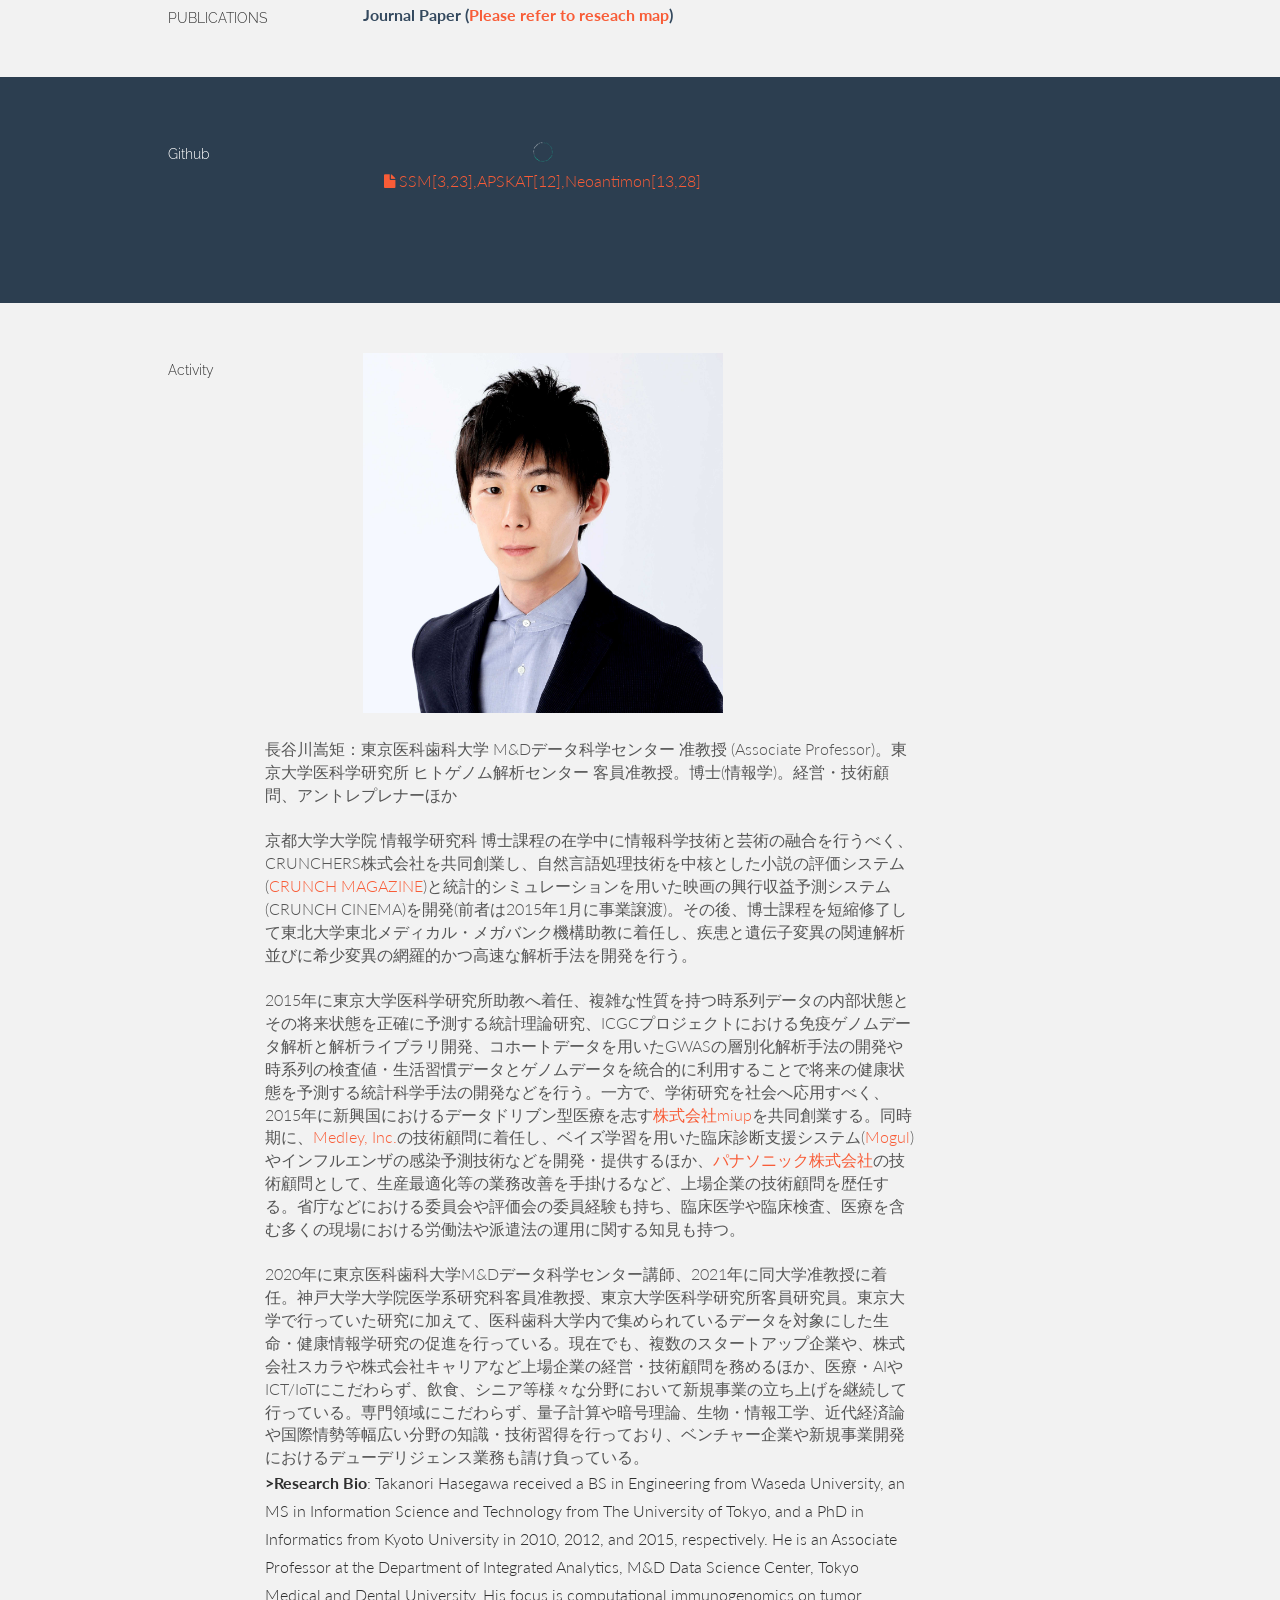
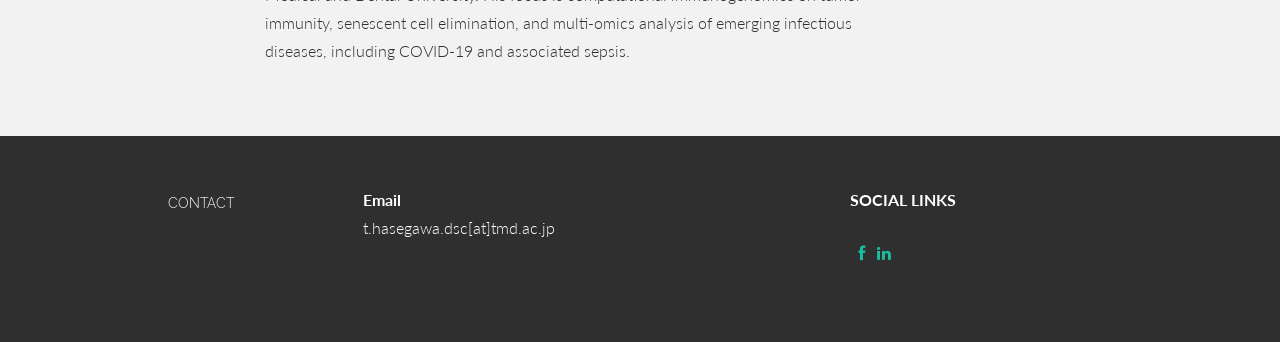
==== commit a0c09140: "minor update" ====
--- a/index.html
+++ b/index.html
@@ -419,7 +419,7 @@
 
 			2020年に東京医科歯科大学M&Dデータ科学センター講師、2021年に同大学准教授に着任。神戸大学大学院医学系研究科客員准教授、東京大学医科学研究所客員研究員。東京大学で行っていた研究に加えて、医科歯科大学内で集められているデータを対象にした生命・健康情報学研究の促進を行っている。現在でも、複数のスタートアップ企業や、株式会社スカラや株式会社キャリアなど上場企業の経営・技術顧問を務めるほか、医療・AIやICT/IoTにこだわらず、飲食、シニア等様々な分野において新規事業の立ち上げを継続して行っている。専門領域にこだわらず、量子計算や暗号理論、生物・情報工学、近代経済論や国際情勢等幅広い分野の知識・技術習得を行っており、ベンチャー企業や新規事業開発におけるデューデリジェンス業務も請け負っている。
 
-						<p><b>>Research Bio</b>: Takanori Hasegawa received a BS in Engineering from Waseda University, an MS in Information Science and Technology from The University of Tokyo, and a PhD in Informatics from Kyoto University in 2010, 2012, and 2015, respectively. He is an Associate Professor of the Department of Integrated Analytics, M&D Data Science Center, Tokyo Medical and Dental University. His focus is computational immunogenomics on tumor immunity, senescent cell elimination, and multi-omics analysis of emerging infectious diseases, including COVID-19 and associated sepsis.</p>
+						<p><b>>Research Bio</b>: Takanori Hasegawa received a BS in Engineering from Waseda University, an MS in Information Science and Technology from The University of Tokyo, and a PhD in Informatics from Kyoto University in 2010, 2012, and 2015, respectively. He is an Associate Professor at the Department of Integrated Analytics, M&D Data Science Center, Tokyo Medical and Dental University. His focus is computational immunogenomics on tumor immunity, senescent cell elimination, and multi-omics analysis of emerging infectious diseases, including COVID-19 and associated sepsis.</p>
 		</div>
       </div><!--/.row -->
       <br>
